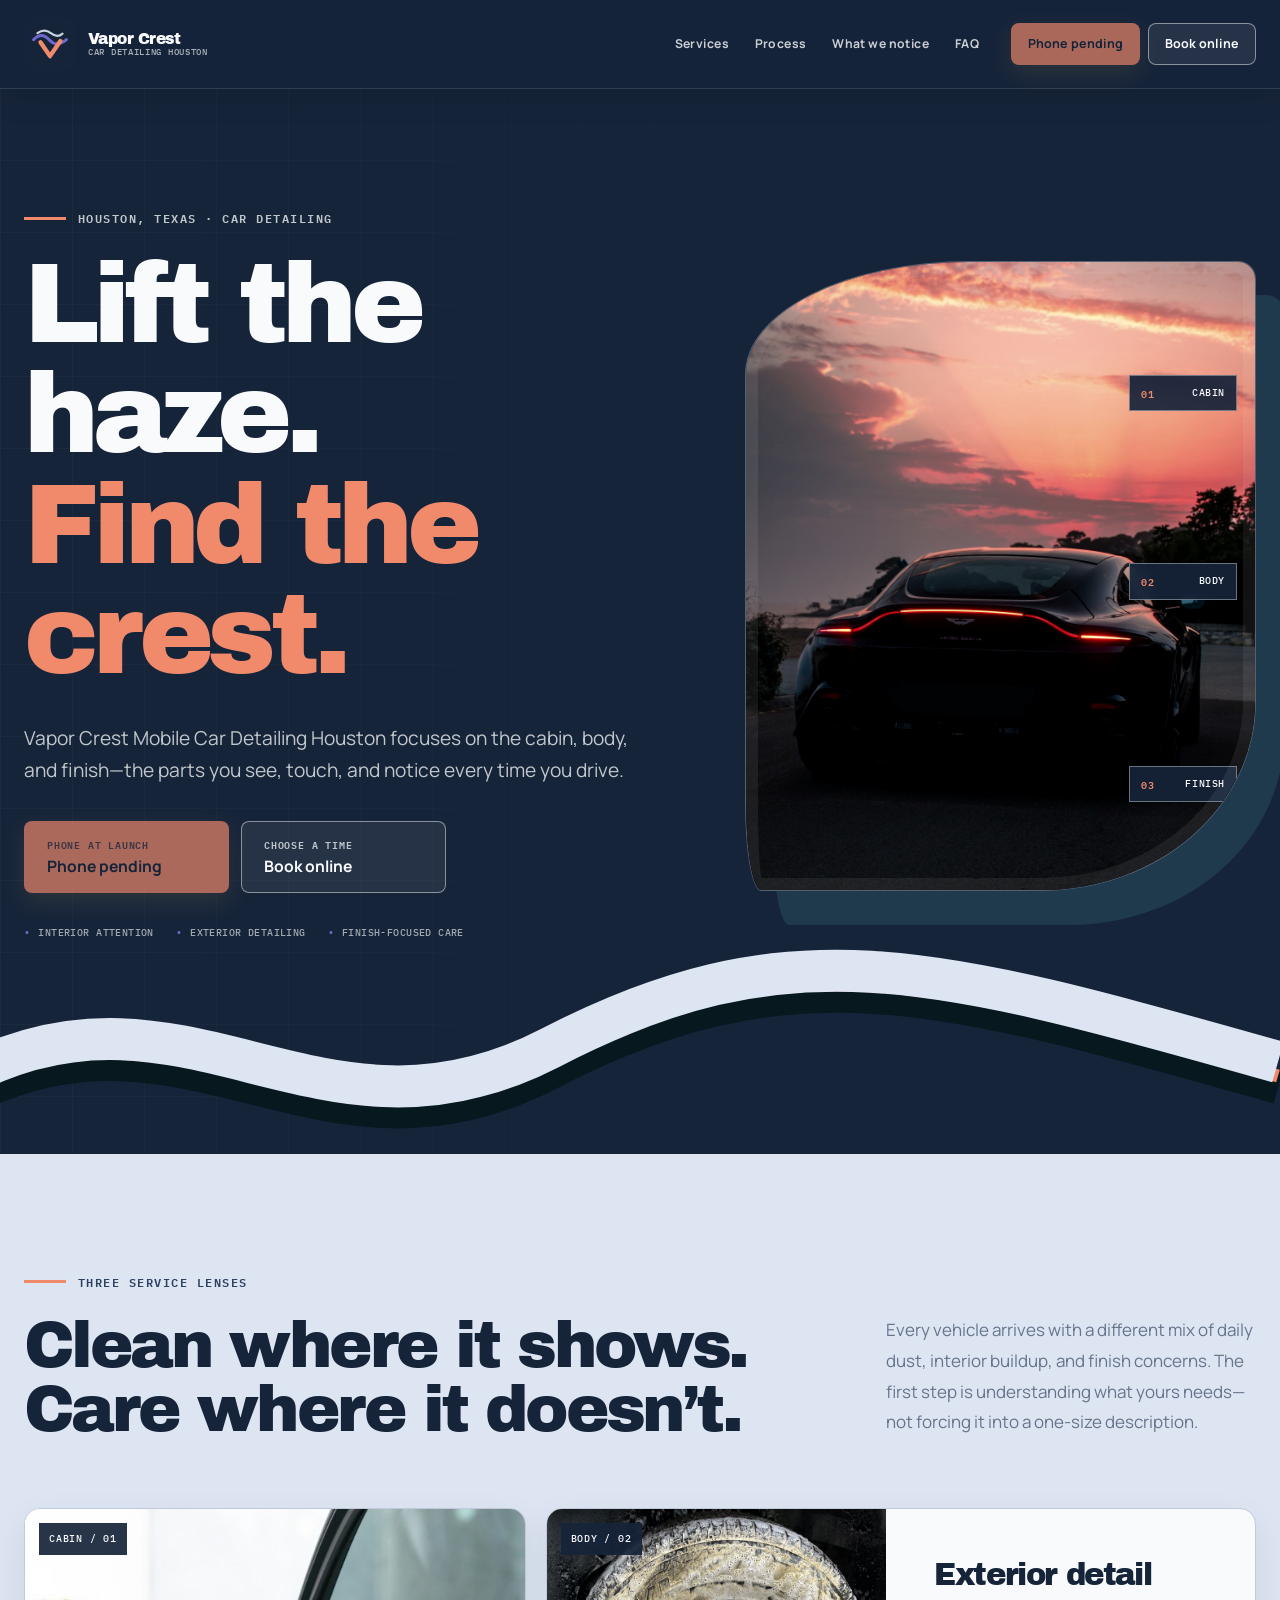
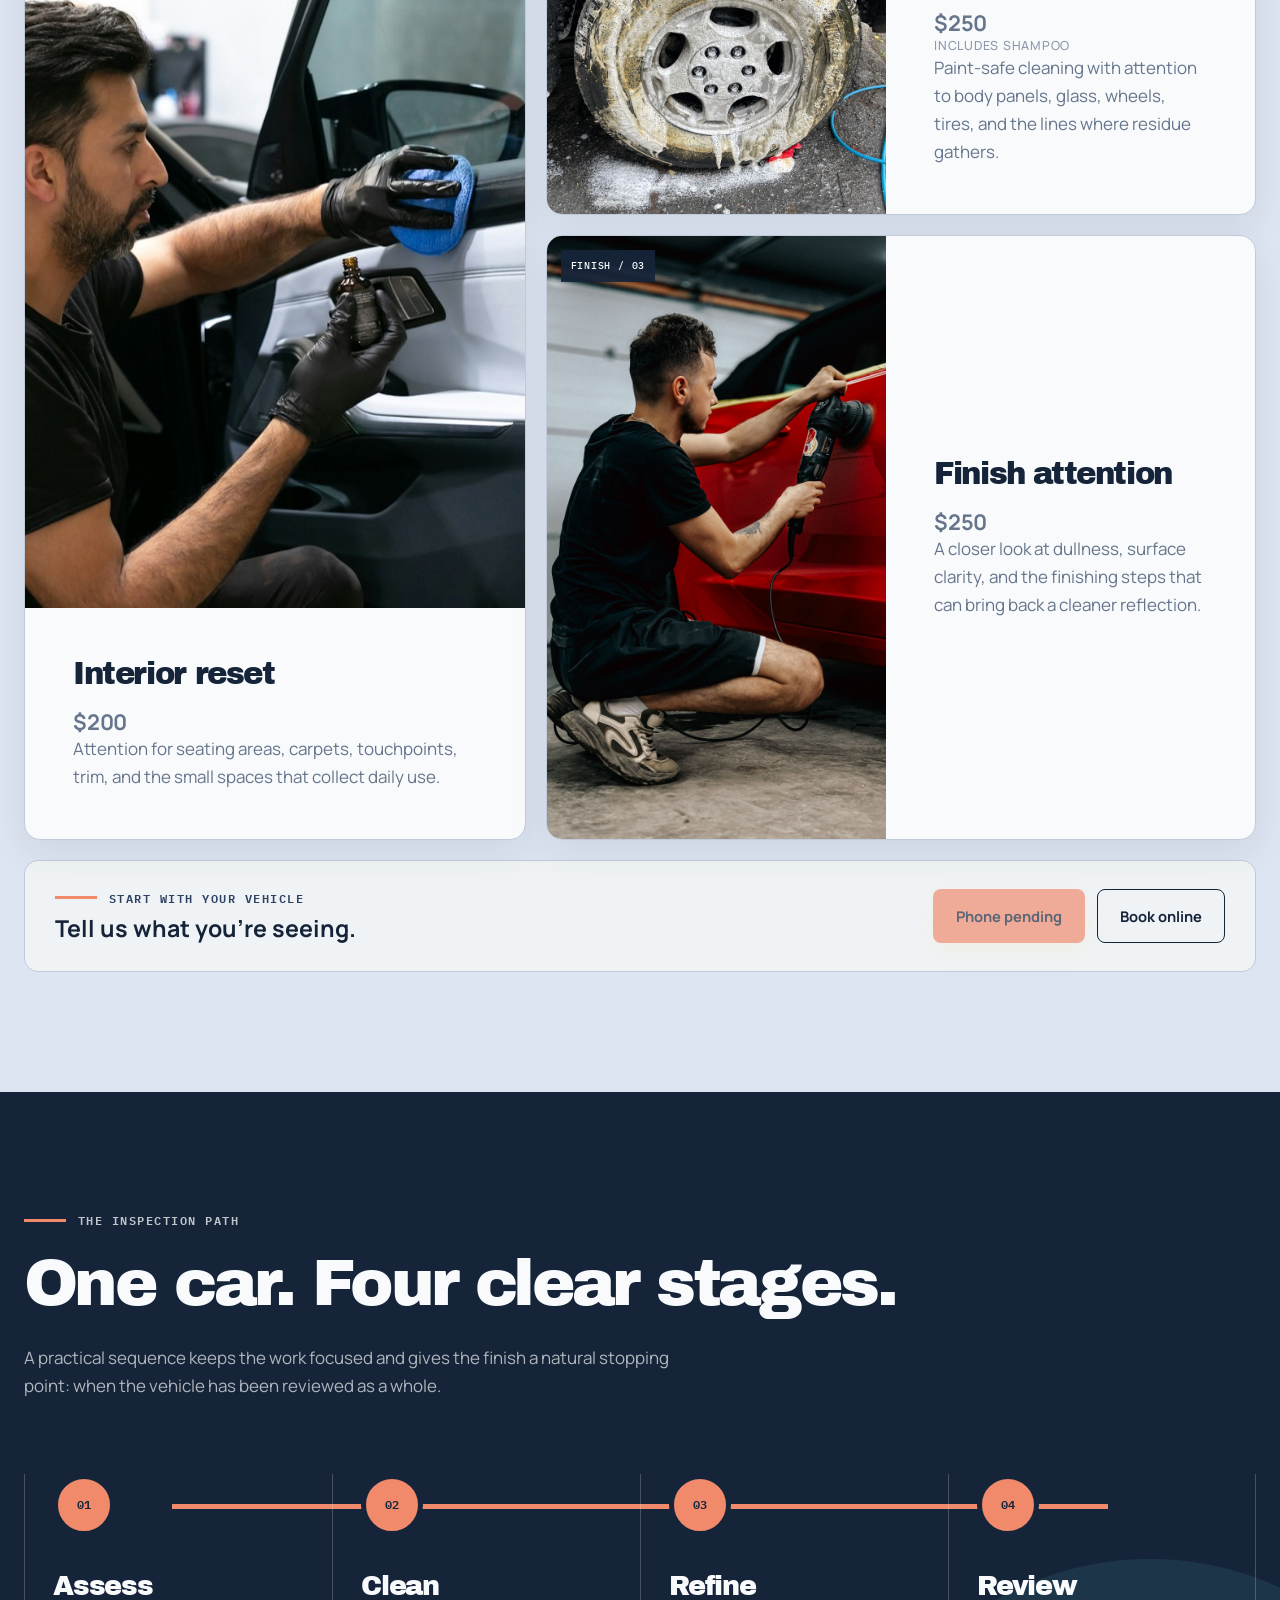
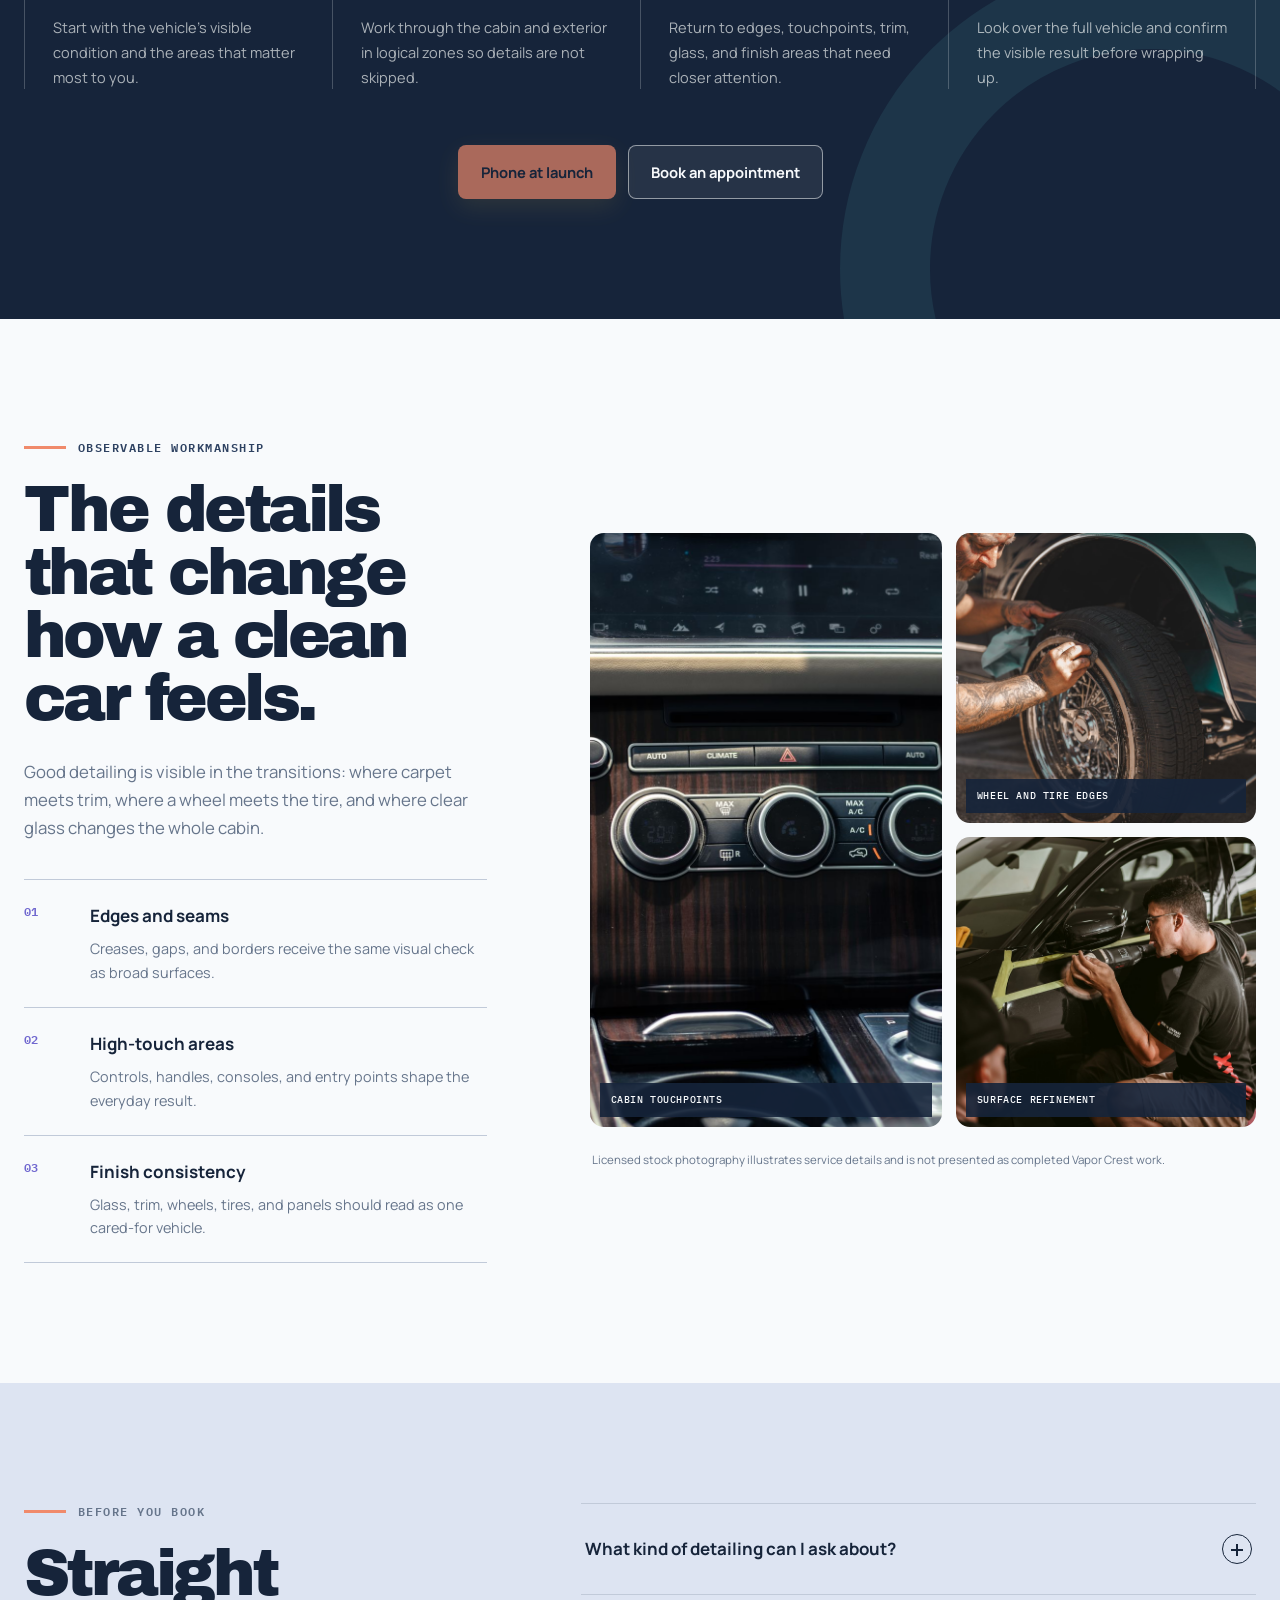
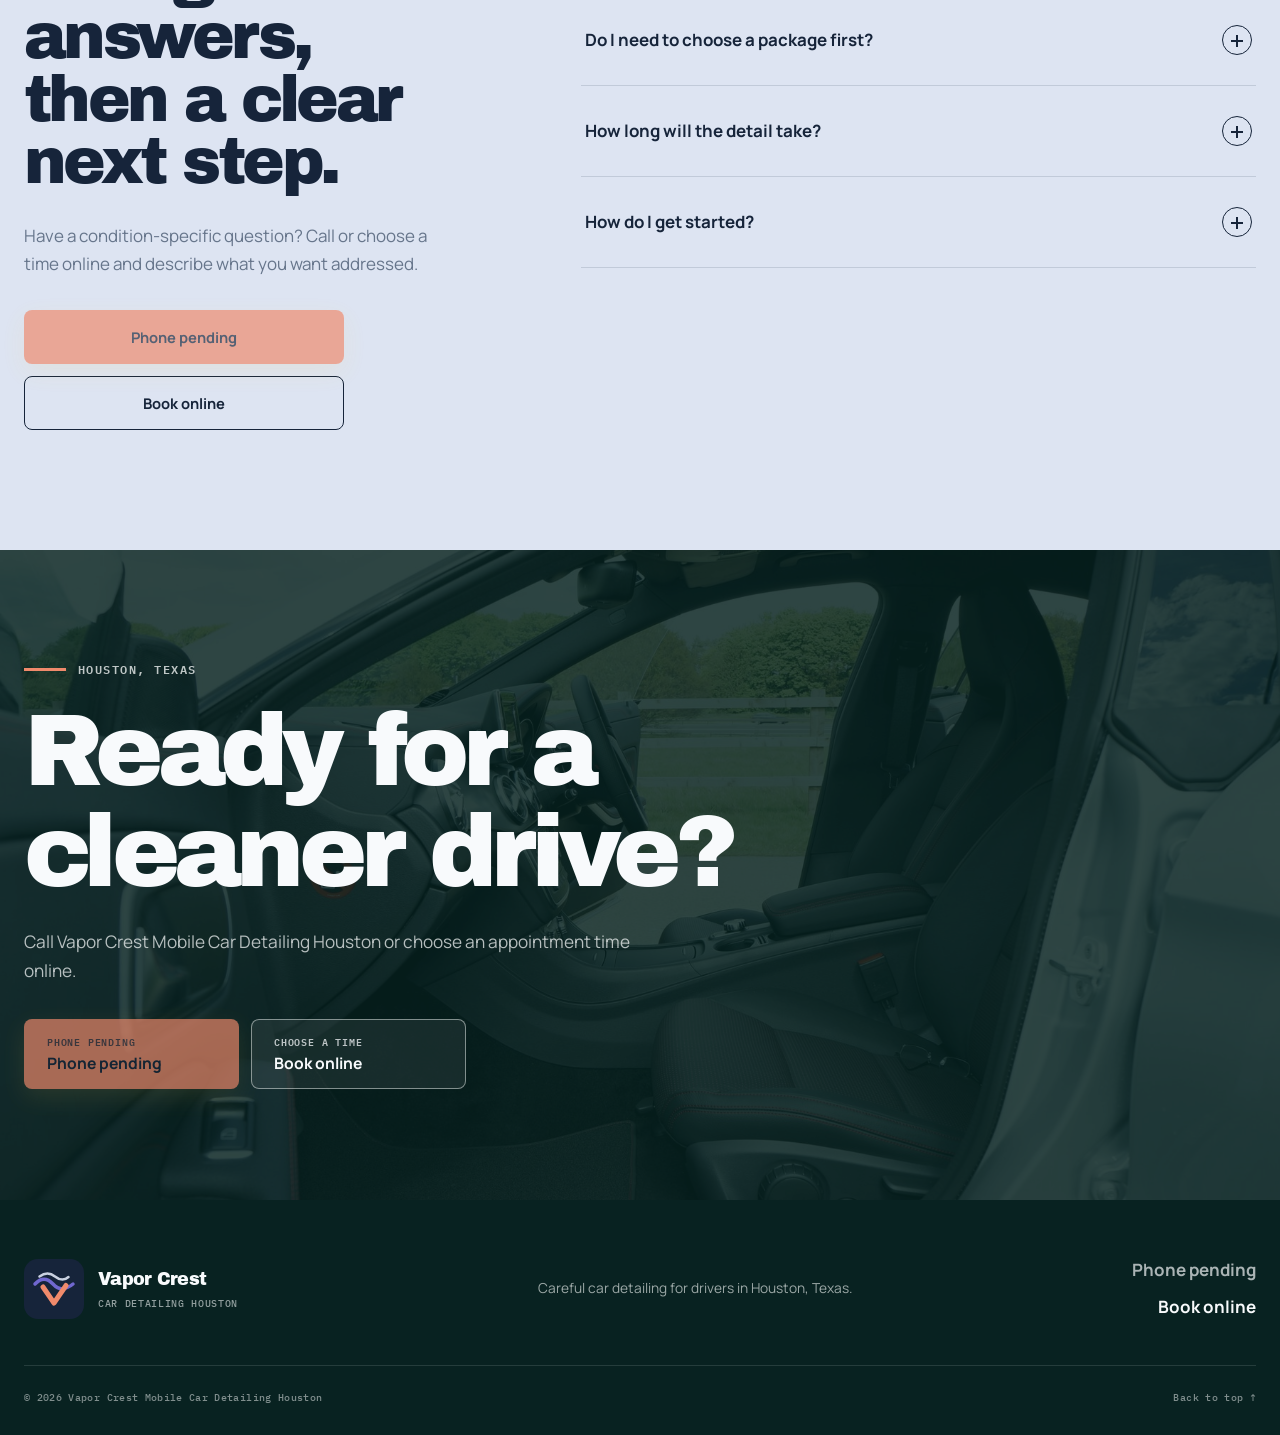
==== index.html @ 4734936b "feat: add service pricing to site Interior $200, exterior $250 with shampoo, complete $250. Adds pri" ====
<!doctype html>
<html lang="en">
  <head>
    <meta charset="utf-8">
    <meta name="viewport" content="width=device-width, initial-scale=1">
    <title>Vapor Crest Mobile Car Detailing Houston | Call or Book</title>
    <meta name="description" content="Vapor Crest Mobile Car Detailing Houston offers careful interior, exterior, and finish-focused car detailing in Houston, Texas. Call or book online.">
    <meta name="theme-color" content="#24152b">
    <meta name="robots" content="index,follow,max-image-preview:large">
    <link rel="canonical" href="https://vaporcrest.shop/">
    <link rel="icon" href="assets/favicon.svg" type="image/svg+xml">
    <link rel="preload" href="assets/fonts/archivo-black.ttf" as="font" type="font/ttf" crossorigin>
    <link rel="preload" href="assets/hero-foam-car.jpg" as="image">
    <link rel="stylesheet" href="styles.css">
    <meta property="og:type" content="website">
    <meta property="og:title" content="Vapor Crest Mobile Car Detailing Houston">
    <meta property="og:description" content="Careful car detailing for the cabin, body, and finish. Call or book online in Houston, Texas.">
    <meta property="og:url" content="https://vaporcrest.shop/">
    <meta property="og:image" content="https://vaporcrest.shop/assets/hero-foam-car.jpg">
    <meta property="og:locale" content="en_US">
    <meta name="twitter:card" content="summary_large_image">
    <script type="application/ld+json">
      {
        "@context": "https://schema.org",
        "@type": "LocalBusiness",
        "name": "Vapor Crest Mobile Car Detailing Houston",
        "url": "https://vaporcrest.shop/",
        "description": "Careful interior, exterior, and finish-focused car detailing for drivers in Houston, Texas.",
        "areaServed": {
          "@type": "City",
          "name": "Houston, Texas"
        },
        "knowsAbout": [
          "Car detailing",
          "Interior car detailing",
          "Exterior car detailing",
          "Vehicle finish care"
        ],
        "priceRange": "$200-$250"
      }
    </script>
  </head>
  <body>
    <a class="skip-link" href="#main-content">Skip to content</a>

    <header class="site-header" data-header>
      <div class="header-inner shell">
        <a class="brand" href="#top" aria-label="Vapor Crest home">
          <img src="assets/logo.svg" width="56" height="56" alt="">
          <span class="brand-copy">
            <strong>Vapor Crest</strong>
            <small>Car Detailing Houston</small>
          </span>
        </a>

        <button class="menu-toggle" type="button" aria-expanded="false" aria-controls="site-nav">
          <span class="menu-toggle-label">Menu</span>
          <span class="menu-icon" aria-hidden="true"><i></i><i></i></span>
        </button>

        <nav class="site-nav" id="site-nav" aria-label="Main navigation">
          <div class="nav-links">
            <a href="#services">Services</a>
            <a href="#process">Process</a>
            <a href="#details">What we notice</a>
            <a href="#questions">FAQ</a>
          </div>
          <div class="nav-actions">
            <a class="button button-call button-small" href="#contact" aria-disabled="true" aria-label="Call Vapor Crest at Phone pending">Phone pending</a>
            <a class="button button-book button-small" href="https://cal.com/sumitdatta/auto-detail-service">Book online</a>
          </div>
        </nav>
      </div>
    </header>

    <main id="main-content">
      <section class="hero" id="top">
        <div class="hero-grid shell">
          <div class="hero-copy">
            <p class="eyebrow light"><span></span> Houston, Texas · Car detailing</p>
            <h1>Lift the haze. <em>Find the crest.</em></h1>
            <p class="hero-lede">Vapor Crest Mobile Car Detailing Houston focuses on the cabin, body, and finish—the parts you see, touch, and notice every time you drive.</p>
            <div class="action-pair hero-actions">
              <a class="button button-call" href="#contact" aria-disabled="true">
                <span>Phone at launch</span>
                <strong>Phone pending</strong>
              </a>
              <a class="button button-book" href="https://cal.com/sumitdatta/auto-detail-service">
                <span>Choose a time</span>
                <strong>Book online</strong>
              </a>
            </div>
            <div class="hero-notes" aria-label="Service highlights">
              <span>Interior attention</span>
              <span>Exterior detailing</span>
              <span>Finish-focused care</span>
            </div>
          </div>

          <div class="hero-visual" aria-label="Vehicle finish shown in motion on a Houston road">
            <img src="assets/hero-foam-car.jpg" width="2200" height="3300" alt="A dark vehicle driving along a road at sunset">
            <div class="visual-label label-top"><b>01</b><span>Cabin</span></div>
            <div class="visual-label label-mid"><b>02</b><span>Body</span></div>
            <div class="visual-label label-bottom"><b>03</b><span>Finish</span></div>
          </div>
        </div>

        <svg class="waterline" viewBox="0 0 1600 220" preserveAspectRatio="none" aria-hidden="true">
          <path class="waterline-shadow" d="M-30 152 C260 18 425 238 720 116 S1190 30 1630 130"></path>
          <path class="waterline-sun" d="M-30 140 C260 6 425 226 720 104 S1190 18 1630 118"></path>
          <path class="waterline-glint" d="M-30 126 C260 -8 425 212 720 90 S1190 4 1630 104"></path>
        </svg>
      </section>

      <section class="services section" id="services">
        <div class="shell">
          <div class="section-heading split-heading">
            <div>
              <p class="eyebrow"><span></span> Three service lenses</p>
              <h2>Clean where it shows.<br>Care where it doesn’t.</h2>
            </div>
            <p>Every vehicle arrives with a different mix of daily dust, interior buildup, and finish concerns. The first step is understanding what yours needs—not forcing it into a one-size description.</p>
          </div>

          <div class="service-grid">
            <article class="service-card service-card-tall">
              <div class="service-photo">
                <img src="assets/clean-interior.jpg" width="1800" height="1200" loading="lazy" alt="Clean black vehicle seats and center console">
                <span class="photo-code">CABIN / 01</span>
              </div>
              <div class="service-copy">
                <h3>Interior reset</h3>
                <p class="service-price">$200</p>
                <p>Attention for seating areas, carpets, touchpoints, trim, and the small spaces that collect daily use.</p>
              </div>
            </article>

            <article class="service-card">
              <div class="service-photo">
                <img src="assets/wheel-suds.jpg" width="1800" height="1200" loading="lazy" alt="A wheel being cleaned by hand with soap suds">
                <span class="photo-code">BODY / 02</span>
              </div>
              <div class="service-copy">
                <h3>Exterior detail</h3>
                <p class="service-price">$250<span>Includes shampoo</span></p>
                <p>Paint-safe cleaning with attention to body panels, glass, wheels, tires, and the lines where residue gathers.</p>
              </div>
            </article>

            <article class="service-card service-card-wide">
              <div class="service-photo">
                <img src="assets/polish-closeup.jpg" width="1800" height="1200" loading="lazy" alt="A polishing machine moving across a dark vehicle panel">
                <span class="photo-code">FINISH / 03</span>
              </div>
              <div class="service-copy">
                <h3>Finish attention</h3>
                <p class="service-price">$250</p>
                <p>A closer look at dullness, surface clarity, and the finishing steps that can bring back a cleaner reflection.</p>
              </div>
            </article>
          </div>

          <div class="service-contact contact-strip">
            <div>
              <p class="eyebrow"><span></span> Start with your vehicle</p>
              <h3>Tell us what you’re seeing.</h3>
            </div>
            <div class="action-pair compact-actions">
              <a class="button button-call" href="#contact" aria-disabled="true">Phone pending</a>
              <a class="button button-book dark-book" href="https://cal.com/sumitdatta/auto-detail-service">Book online</a>
            </div>
          </div>
        </div>
      </section>

      <section class="process section" id="process">
        <div class="shell">
          <div class="process-intro">
            <p class="eyebrow light"><span></span> The inspection path</p>
            <h2>One car. Four clear stages.</h2>
            <p>A practical sequence keeps the work focused and gives the finish a natural stopping point: when the vehicle has been reviewed as a whole.</p>
          </div>

          <ol class="process-track">
            <li>
              <span class="step-number">01</span>
              <div><h3>Assess</h3><p>Start with the vehicle’s visible condition and the areas that matter most to you.</p></div>
            </li>
            <li>
              <span class="step-number">02</span>
              <div><h3>Clean</h3><p>Work through the cabin and exterior in logical zones so details are not skipped.</p></div>
            </li>
            <li>
              <span class="step-number">03</span>
              <div><h3>Refine</h3><p>Return to edges, touchpoints, trim, glass, and finish areas that need closer attention.</p></div>
            </li>
            <li>
              <span class="step-number">04</span>
              <div><h3>Review</h3><p>Look over the full vehicle and confirm the visible result before wrapping up.</p></div>
            </li>
          </ol>

          <div class="process-actions action-pair">
            <a class="button button-call" href="#contact" aria-disabled="true">Phone at launch</a>
            <a class="button button-book button-book-light" href="https://cal.com/sumitdatta/auto-detail-service">Book an appointment</a>
          </div>
        </div>
      </section>

      <section class="details section" id="details">
        <div class="shell details-grid">
          <div class="details-copy">
            <p class="eyebrow"><span></span> Observable workmanship</p>
            <h2>The details that change how a clean car feels.</h2>
            <p class="details-lede">Good detailing is visible in the transitions: where carpet meets trim, where a wheel meets the tire, and where clear glass changes the whole cabin.</p>
            <ul class="inspection-list">
              <li><span>01</span><div><strong>Edges and seams</strong><p>Creases, gaps, and borders receive the same visual check as broad surfaces.</p></div></li>
              <li><span>02</span><div><strong>High-touch areas</strong><p>Controls, handles, consoles, and entry points shape the everyday result.</p></div></li>
              <li><span>03</span><div><strong>Finish consistency</strong><p>Glass, trim, wheels, tires, and panels should read as one cared-for vehicle.</p></div></li>
            </ul>
          </div>

          <div class="detail-gallery" aria-label="Car detailing service illustrations">
            <figure class="gallery-main">
              <img src="assets/dashboard-detail.jpg" width="1800" height="1200" loading="lazy" alt="Close view of a vehicle dashboard and steering wheel">
              <figcaption>Cabin touchpoints</figcaption>
            </figure>
            <figure>
              <img src="assets/wheel-detail.jpg" width="1800" height="1200" loading="lazy" alt="A vehicle wheel being cleaned with detailing tools">
              <figcaption>Wheel and tire edges</figcaption>
            </figure>
            <figure>
              <img src="assets/polishing-work.jpg" width="1800" height="1200" loading="lazy" alt="A detailer polishing the side panel of a vehicle">
              <figcaption>Surface refinement</figcaption>
            </figure>
            <p class="stock-note">Licensed stock photography illustrates service details and is not presented as completed Vapor Crest work.</p>
          </div>
        </div>
      </section>

      <section class="questions section" id="questions">
        <div class="shell questions-grid">
          <div class="questions-intro">
            <p class="eyebrow"><span></span> Before you book</p>
            <h2>Straight answers, then a clear next step.</h2>
            <p>Have a condition-specific question? Call or choose a time online and describe what you want addressed.</p>
            <div class="action-pair stacked-actions">
              <a class="button button-call" href="#contact" aria-disabled="true">Phone pending</a>
              <a class="button button-book dark-book" href="https://cal.com/sumitdatta/auto-detail-service">Book online</a>
            </div>
          </div>

          <div class="faq-list">
            <details>
              <summary>What kind of detailing can I ask about?<span aria-hidden="true"></span></summary>
              <p>Ask about interior cleaning, exterior detailing, wheel and tire attention, or finish-focused care. Vehicle condition varies, so confirm the right scope when you call or book.</p>
            </details>
            <details>
              <summary>Do I need to choose a package first?<span aria-hidden="true"></span></summary>
              <p>No. Start with what you notice about the vehicle and what you want improved. The appropriate service scope can be discussed from there.</p>
            </details>
            <details>
              <summary>How long will the detail take?<span aria-hidden="true"></span></summary>
              <p>Timing depends on vehicle size, condition, and the agreed scope. Ask about timing for your specific vehicle when you call or book online.</p>
            </details>
            <details>
              <summary>How do I get started?<span aria-hidden="true"></span></summary>
              <p>Call Vapor Crest at Phone pending or use the online appointment link. Both paths let you start with your vehicle and what it needs.</p>
            </details>
          </div>
        </div>
      </section>

      <section class="final-cta" id="contact">
        <div class="final-photo" aria-hidden="true">
          <img src="assets/interior-finish.jpg" width="1800" height="1196" loading="lazy" alt="">
        </div>
        <div class="shell final-inner">
          <p class="eyebrow light"><span></span> Houston, Texas</p>
          <h2>Ready for a cleaner drive?</h2>
          <p>Call Vapor Crest Mobile Car Detailing Houston or choose an appointment time online.</p>
          <div class="action-pair final-actions">
            <a class="button button-call" href="#contact" aria-disabled="true"><span>Phone pending</span><strong>Phone pending</strong></a>
            <a class="button button-book" href="https://cal.com/sumitdatta/auto-detail-service"><span>Choose a time</span><strong>Book online</strong></a>
          </div>
        </div>
      </section>
    </main>

    <footer class="site-footer">
      <div class="shell footer-grid">
        <div class="footer-brand">
          <img src="assets/logo.svg" width="64" height="64" alt="">
          <div><strong>Vapor Crest</strong><span>Car Detailing Houston</span></div>
        </div>
        <p>Careful car detailing for drivers in Houston, Texas.</p>
        <div class="footer-actions">
          <a href="#contact" aria-disabled="true">Phone pending</a>
          <a href="https://cal.com/sumitdatta/auto-detail-service">Book online</a>
        </div>
      </div>
      <div class="shell footer-bottom">
        <span>© <span data-year>2026</span> Vapor Crest Mobile Car Detailing Houston</span>
        <a href="#top">Back to top ↑</a>
      </div>
    </footer>

    <div class="mobile-sticky" aria-label="Contact options">
      <a class="sticky-call" href="#contact" aria-disabled="true"><span>Call</span><strong>Phone pending</strong></a>
      <a class="sticky-book" href="https://cal.com/sumitdatta/auto-detail-service"><span>Book</span><strong>Online</strong></a>
    </div>

    <script src="script.js" defer></script>
  </body>
</html>
---- styles.css ----
@font-face {
  font-family: "Archivo Black";
  src: url("assets/fonts/archivo-black.ttf") format("truetype");
  font-style: normal;
  font-weight: 400;
  font-display: swap;
}

/* Vapor Crest identity layer */
:root {
  --bayou: #16243a;
  --bayou-bright: #2d4161;
  --ink: #16243a;
  --rain: #dde4f2;
  --chrome: #f8fafc;
  --sun: #f08a6b;
  --sun-dark: #b85c42;
  --reflection: #7067cf;
  --muted: #66758b;
  --line: #c1cad9;
}

a[aria-disabled="true"] {
  pointer-events: none;
  cursor: not-allowed;
  opacity: 0.68;
}

@font-face {
  font-family: "Manrope";
  src: url("assets/fonts/manrope-400.ttf") format("truetype");
  font-style: normal;
  font-weight: 400;
  font-display: swap;
}

@font-face {
  font-family: "Manrope";
  src: url("assets/fonts/manrope-500.ttf") format("truetype");
  font-style: normal;
  font-weight: 500;
  font-display: swap;
}

@font-face {
  font-family: "Manrope";
  src: url("assets/fonts/manrope-600.ttf") format("truetype");
  font-style: normal;
  font-weight: 600;
  font-display: swap;
}

@font-face {
  font-family: "Manrope";
  src: url("assets/fonts/manrope-700.ttf") format("truetype");
  font-style: normal;
  font-weight: 700;
  font-display: swap;
}

@font-face {
  font-family: "IBM Plex Mono";
  src: url("assets/fonts/ibm-plex-mono-500.ttf") format("truetype");
  font-style: normal;
  font-weight: 500;
  font-display: swap;
}

@font-face {
  font-family: "IBM Plex Mono";
  src: url("assets/fonts/ibm-plex-mono-600.ttf") format("truetype");
  font-style: normal;
  font-weight: 600;
  font-display: swap;
}

:root {
  --bayou: #16243a;
  --bayou-bright: #2d4161;
  --ink: #16243a;
  --rain: #dde4f2;
  --chrome: #f8fafc;
  --sun: #f08a6b;
  --sun-dark: #b85c42;
  --reflection: #7067cf;
  --muted: #66758b;
  --line: #c1cad9;
  --white-line: rgba(247, 250, 249, 0.22);
  --shadow: 0 20px 55px rgba(22, 36, 58, 0.14);
  --shell: min(1240px, calc(100vw - 48px));
  --header-height: 88px;
}

*,
*::before,
*::after {
  box-sizing: border-box;
}

html {
  scroll-behavior: smooth;
  scroll-padding-top: calc(var(--header-height) + 24px);
}

body {
  margin: 0;
  background: var(--rain);
  color: var(--ink);
  font-family: "Manrope", Arial, sans-serif;
  font-size: 17px;
  line-height: 1.65;
  text-rendering: optimizeLegibility;
  -webkit-font-smoothing: antialiased;
}

body.menu-open {
  overflow: hidden;
}

img,
svg {
  display: block;
  max-width: 100%;
}

a {
  color: inherit;
  text-decoration: none;
}

button,
a {
  -webkit-tap-highlight-color: transparent;
}

:focus-visible {
  outline: 3px solid var(--sun);
  outline-offset: 4px;
}

h1,
h2,
h3,
p {
  margin-top: 0;
}

h1,
h2 {
  font-family: "Archivo Black", "Arial Black", sans-serif;
  font-weight: 400;
  letter-spacing: -0.055em;
  line-height: 0.98;
}

h2 {
  font-size: clamp(2.65rem, 5.1vw, 5.2rem);
}

h3 {
  font-size: 1.35rem;
  line-height: 1.2;
}

.shell {
  width: var(--shell);
  margin-inline: auto;
}

.section {
  padding: 120px 0;
}

.skip-link {
  position: fixed;
  z-index: 1000;
  top: 12px;
  left: 12px;
  padding: 12px 16px;
  background: var(--sun);
  color: var(--ink);
  font-weight: 800;
  transform: translateY(-160%);
  transition: transform 160ms ease;
}

.skip-link:focus {
  transform: translateY(0);
}

.eyebrow {
  display: flex;
  align-items: center;
  gap: 12px;
  margin-bottom: 24px;
  color: var(--bayou-bright);
  font-family: "IBM Plex Mono", monospace;
  font-size: 0.72rem;
  font-weight: 600;
  letter-spacing: 0.13em;
  line-height: 1.4;
  text-transform: uppercase;
}

.eyebrow > span {
  width: 42px;
  height: 3px;
  background: var(--sun);
}

.eyebrow.light {
  color: rgba(247, 250, 249, 0.76);
}

.button {
  min-height: 54px;
  display: inline-flex;
  align-items: center;
  justify-content: center;
  gap: 8px;
  padding: 15px 22px;
  border: 1px solid transparent;
  border-radius: 8px;
  font-size: 0.92rem;
  font-weight: 750;
  line-height: 1.1;
  text-align: center;
  transition: transform 160ms ease, background-color 160ms ease, border-color 160ms ease;
}

.button:hover {
  transform: translateY(-2px);
}

.button-call {
  background: var(--sun);
  color: var(--ink);
  box-shadow: 0 8px 24px rgba(242, 200, 75, 0.16);
}

.button-call:hover {
  background: #ffdb61;
}

.button-book {
  border-color: rgba(247, 250, 249, 0.48);
  background: rgba(247, 250, 249, 0.07);
  color: var(--chrome);
}

.button-book:hover {
  border-color: var(--chrome);
  background: rgba(247, 250, 249, 0.13);
}

.dark-book {
  border-color: var(--bayou);
  background: transparent;
  color: var(--bayou);
}

.dark-book:hover {
  background: var(--bayou);
  color: var(--chrome);
}

.button-book-light {
  border-color: rgba(247, 250, 249, 0.52);
}

.button-small {
  min-height: 42px;
  padding: 11px 16px;
  font-size: 0.78rem;
}

.action-pair {
  display: flex;
  flex-wrap: wrap;
  gap: 12px;
}

/* Header */
.site-header {
  position: fixed;
  z-index: 100;
  inset: 0 0 auto;
  min-height: var(--header-height);
  background: rgba(22, 36, 58, 0.97);
  color: var(--chrome);
  border-bottom: 1px solid rgba(247, 250, 249, 0.12);
  box-shadow: 0 8px 28px rgba(2, 18, 17, 0.14);
  backdrop-filter: blur(16px);
  -webkit-backdrop-filter: blur(16px);
}

.header-inner {
  min-height: var(--header-height);
  display: flex;
  align-items: center;
  justify-content: space-between;
  gap: 28px;
}

.brand {
  flex: 0 0 auto;
  display: flex;
  align-items: center;
  gap: 12px;
}

.brand img {
  width: 52px;
  height: 52px;
}

.brand-copy {
  display: grid;
  gap: 2px;
  line-height: 1;
}

.brand-copy strong {
  font-family: "Archivo Black", "Arial Black", sans-serif;
  font-size: 0.97rem;
  font-weight: 400;
  letter-spacing: -0.035em;
}

.brand-copy small {
  color: rgba(247, 250, 249, 0.66);
  font-family: "IBM Plex Mono", monospace;
  font-size: 0.55rem;
  letter-spacing: 0.08em;
  text-transform: uppercase;
}

.site-nav {
  flex: 1;
  display: flex;
  align-items: center;
  justify-content: flex-end;
  gap: 32px;
}

.nav-links,
.nav-actions {
  display: flex;
  align-items: center;
}

.nav-links {
  gap: clamp(14px, 2vw, 28px);
}

.nav-links a {
  color: rgba(247, 250, 249, 0.8);
  font-size: 0.76rem;
  font-weight: 700;
  letter-spacing: 0.035em;
}

.nav-links a:hover {
  color: var(--sun);
}

.nav-actions {
  gap: 8px;
}

.site-nav .button-call {
  color: var(--ink);
}

.site-nav .button-book {
  color: var(--chrome);
}

.menu-toggle {
  display: none;
  min-width: 76px;
  min-height: 42px;
  align-items: center;
  justify-content: center;
  gap: 10px;
  border: 1px solid rgba(247, 250, 249, 0.34);
  border-radius: 7px;
  background: var(--bayou-bright);
  color: var(--chrome);
  font-family: "IBM Plex Mono", monospace;
  font-size: 0.65rem;
  letter-spacing: 0.07em;
  text-transform: uppercase;
}

.menu-icon {
  display: grid;
  width: 18px;
  gap: 5px;
}

.menu-icon i {
  width: 18px;
  height: 2px;
  display: block;
  background: currentColor;
  transition: transform 160ms ease;
}

.menu-toggle[aria-expanded="true"] .menu-icon i:first-child {
  transform: translateY(3.5px) rotate(45deg);
}

.menu-toggle[aria-expanded="true"] .menu-icon i:last-child {
  transform: translateY(-3.5px) rotate(-45deg);
}

/* Hero */
.hero {
  position: relative;
  min-height: 850px;
  overflow: hidden;
  padding: calc(var(--header-height) + 74px) 0 164px;
  background: var(--bayou);
  color: var(--chrome);
}

.hero::before {
  content: "";
  position: absolute;
  inset: var(--header-height) 0 0;
  opacity: 0.16;
  background-image: linear-gradient(rgba(247, 250, 249, 0.18) 1px, transparent 1px), linear-gradient(90deg, rgba(247, 250, 249, 0.18) 1px, transparent 1px);
  background-size: 72px 72px;
  mask-image: linear-gradient(to right, black, transparent 62%);
  pointer-events: none;
}

.hero-grid {
  position: relative;
  z-index: 2;
  display: grid;
  grid-template-columns: minmax(0, 0.94fr) minmax(410px, 0.76fr);
  align-items: center;
  gap: clamp(50px, 7vw, 110px);
}

.hero-copy {
  padding: 48px 0;
}

.hero h1 {
  max-width: 820px;
  margin-bottom: 30px;
  font-size: clamp(4.5rem, 8.8vw, 8.4rem);
}

.hero h1 em {
  display: block;
  color: var(--sun);
  font-style: normal;
}

.hero-lede {
  max-width: 650px;
  margin-bottom: 34px;
  color: rgba(247, 250, 249, 0.76);
  font-size: clamp(1.05rem, 1.5vw, 1.25rem);
  line-height: 1.7;
}

.hero-actions .button {
  min-width: 205px;
  min-height: 72px;
  flex-direction: column;
  align-items: flex-start;
  padding: 16px 22px;
}

.hero-actions .button span,
.final-actions .button span {
  font-family: "IBM Plex Mono", monospace;
  font-size: 0.62rem;
  font-weight: 600;
  letter-spacing: 0.08em;
  opacity: 0.74;
  text-transform: uppercase;
}

.hero-actions .button strong,
.final-actions .button strong {
  font-size: 0.98rem;
}

.hero-notes {
  display: flex;
  flex-wrap: wrap;
  gap: 8px 22px;
  margin-top: 32px;
  color: rgba(247, 250, 249, 0.62);
  font-family: "IBM Plex Mono", monospace;
  font-size: 0.64rem;
  letter-spacing: 0.04em;
  text-transform: uppercase;
}

.hero-notes span::before {
  content: "•";
  margin-right: 8px;
  color: var(--reflection);
}

.hero-visual {
  position: relative;
  height: min(670px, 70vh);
  min-height: 570px;
  overflow: hidden;
  border: 1px solid rgba(247, 250, 249, 0.28);
  border-radius: 44% 18px 42% 16px / 18% 18px 30% 14%;
  box-shadow: 28px 34px 0 rgba(76, 153, 160, 0.19);
}

.hero-visual::after {
  content: "";
  position: absolute;
  inset: 0;
  border: 12px solid rgba(247, 250, 249, 0.07);
  border-radius: inherit;
  pointer-events: none;
}

.hero-visual img {
  width: 100%;
  height: 100%;
  object-fit: cover;
  object-position: 51% 48%;
  filter: saturate(0.78) contrast(1.04);
}

.visual-label {
  position: absolute;
  right: 18px;
  min-width: 108px;
  display: flex;
  align-items: center;
  justify-content: space-between;
  gap: 12px;
  padding: 9px 11px;
  border: 1px solid rgba(247, 250, 249, 0.38);
  background: rgba(22, 36, 58, 0.92);
  color: var(--chrome);
  font-family: "IBM Plex Mono", monospace;
  font-size: 0.62rem;
  letter-spacing: 0.06em;
  text-transform: uppercase;
  backdrop-filter: blur(8px);
}

.visual-label b {
  color: var(--sun);
}

.label-top { top: 18%; }
.label-mid { top: 48%; }
.label-bottom { bottom: 14%; }

.waterline {
  position: absolute;
  z-index: 3;
  right: -2%;
  bottom: -24px;
  left: -2%;
  width: 104%;
  height: 220px;
  overflow: visible;
}

.waterline path {
  fill: none;
  vector-effect: non-scaling-stroke;
}

.waterline-shadow {
  stroke: rgba(2, 20, 19, 0.7);
  stroke-width: 32;
}

.waterline-sun {
  stroke: var(--sun);
  stroke-width: 13;
}

.waterline-glint {
  stroke: var(--rain);
  stroke-width: 42;
}

/* Services */
.services {
  background: var(--rain);
}

.split-heading {
  display: grid;
  grid-template-columns: 1.5fr 0.7fr;
  align-items: end;
  gap: 70px;
  margin-bottom: 66px;
}

.section-heading h2 {
  margin-bottom: 0;
}

.split-heading > p {
  margin-bottom: 4px;
  color: var(--muted);
  line-height: 1.8;
}

.service-grid {
  display: grid;
  grid-template-columns: repeat(12, 1fr);
  grid-template-rows: repeat(2, minmax(290px, auto));
  gap: 20px;
}

.service-card {
  grid-column: 6 / 13;
  display: grid;
  grid-template-columns: minmax(240px, 0.92fr) 1fr;
  min-height: 290px;
  overflow: hidden;
  background: var(--chrome);
  border: 1px solid var(--line);
  border-radius: 16px;
  box-shadow: 0 14px 36px rgba(14, 58, 55, 0.08);
}

.service-card-tall {
  grid-column: 1 / 6;
  grid-row: 1 / 3;
  display: flex;
  flex-direction: column;
}

.service-card-wide {
  grid-row: 2;
}

.service-photo {
  position: relative;
  min-height: 270px;
  overflow: hidden;
}

.service-card-tall .service-photo {
  flex: 1;
  min-height: 500px;
}

.service-photo img {
  width: 100%;
  height: 100%;
  object-fit: cover;
  transition: transform 500ms cubic-bezier(0.22, 1, 0.36, 1);
}

.service-card:hover .service-photo img {
  transform: scale(1.025);
}

.photo-code {
  position: absolute;
  top: 14px;
  left: 14px;
  padding: 8px 10px;
  background: rgba(22, 36, 58, 0.92);
  color: var(--chrome);
  font-family: "IBM Plex Mono", monospace;
  font-size: 0.6rem;
  letter-spacing: 0.08em;
}

.service-copy {
  align-self: center;
  padding: clamp(28px, 4vw, 48px);
}

.service-copy h3 {
  margin-bottom: 16px;
  font-family: "Archivo Black", "Arial Black", sans-serif;
  font-size: clamp(1.6rem, 2.4vw, 2.4rem);
  font-weight: 400;
  letter-spacing: -0.045em;
}

.service-copy p {
  margin-bottom: 0;
  color: var(--muted);
}

.contact-strip {
  margin-top: 20px;
  padding: 28px 30px;
  display: flex;
  align-items: center;
  justify-content: space-between;
  gap: 32px;
  border: 1px solid var(--line);
  border-radius: 14px;
  background: rgba(247, 250, 249, 0.72);
}

.contact-strip .eyebrow {
  margin-bottom: 9px;
}

.contact-strip h3 {
  margin-bottom: 0;
  font-size: 1.45rem;
}

.compact-actions {
  flex: 0 0 auto;
}

/* Process */
.process {
  position: relative;
  overflow: hidden;
  background: var(--bayou);
  color: var(--chrome);
}

.process::after {
  content: "";
  position: absolute;
  right: -180px;
  bottom: -260px;
  width: 620px;
  height: 620px;
  border: 90px solid rgba(76, 153, 160, 0.14);
  border-radius: 50%;
}

.process .shell {
  position: relative;
  z-index: 1;
}

.process-intro {
  max-width: 880px;
  margin-bottom: 74px;
}

.process-intro h2 {
  margin-bottom: 28px;
}

.process-intro > p:last-child {
  max-width: 690px;
  color: rgba(247, 250, 249, 0.68);
}

.process-track {
  position: relative;
  display: grid;
  grid-template-columns: repeat(4, 1fr);
  gap: 0;
  margin: 0;
  padding: 0;
  list-style: none;
}

.process-track::before {
  content: "";
  position: absolute;
  top: 30px;
  right: 12%;
  left: 12%;
  height: 5px;
  background: var(--sun);
}

.process-track li {
  position: relative;
  padding: 0 28px;
  border-left: 1px solid var(--white-line);
}

.process-track li:last-child {
  border-right: 1px solid var(--white-line);
}

.step-number {
  position: relative;
  z-index: 2;
  width: 62px;
  height: 62px;
  display: grid;
  place-items: center;
  margin-bottom: 34px;
  border: 5px solid var(--bayou);
  border-radius: 50%;
  background: var(--sun);
  color: var(--ink);
  font-family: "IBM Plex Mono", monospace;
  font-size: 0.75rem;
  font-weight: 700;
}

.process-track h3 {
  margin-bottom: 12px;
  font-family: "Archivo Black", "Arial Black", sans-serif;
  font-size: 1.7rem;
  font-weight: 400;
  letter-spacing: -0.045em;
}

.process-track p {
  margin-bottom: 0;
  color: rgba(247, 250, 249, 0.66);
  font-size: 0.91rem;
  line-height: 1.7;
}

.process-actions {
  margin-top: 56px;
  justify-content: center;
}

/* Details */
.details {
  background: var(--chrome);
}

.details-grid {
  display: grid;
  grid-template-columns: 0.82fr 1.18fr;
  align-items: center;
  gap: clamp(54px, 8vw, 110px);
}

.details-copy h2 {
  margin-bottom: 28px;
  font-size: clamp(2.9rem, 5vw, 5.4rem);
}

.details-lede {
  margin-bottom: 38px;
  color: var(--muted);
  font-size: 1.05rem;
}

.inspection-list {
  margin: 0;
  padding: 0;
  border-top: 1px solid var(--line);
  list-style: none;
}

.inspection-list li {
  display: grid;
  grid-template-columns: 48px 1fr;
  gap: 18px;
  padding: 22px 0;
  border-bottom: 1px solid var(--line);
}

.inspection-list > li > span {
  color: var(--reflection);
  font-family: "IBM Plex Mono", monospace;
  font-size: 0.72rem;
  font-weight: 700;
}

.inspection-list strong {
  display: block;
  margin-bottom: 7px;
}

.inspection-list p {
  margin: 0;
  color: var(--muted);
  font-size: 0.9rem;
}

.detail-gallery {
  display: grid;
  grid-template-columns: 1.08fr 0.92fr;
  grid-template-rows: 290px 290px auto;
  gap: 14px;
}

.detail-gallery figure {
  position: relative;
  margin: 0;
  overflow: hidden;
  border-radius: 14px;
  background: var(--bayou);
}

.detail-gallery .gallery-main {
  grid-row: 1 / 3;
}

.detail-gallery img {
  width: 100%;
  height: 100%;
  object-fit: cover;
}

.detail-gallery figcaption {
  position: absolute;
  right: 10px;
  bottom: 10px;
  left: 10px;
  padding: 9px 11px;
  background: rgba(22, 36, 58, 0.9);
  color: var(--chrome);
  font-family: "IBM Plex Mono", monospace;
  font-size: 0.62rem;
  letter-spacing: 0.06em;
  text-transform: uppercase;
}

.stock-note {
  grid-column: 1 / -1;
  margin: 0;
  padding: 10px 2px 0;
  color: var(--muted);
  font-size: 0.72rem;
  line-height: 1.55;
}

/* FAQ */
.questions {
  background: var(--rain);
}

.questions-grid {
  display: grid;
  grid-template-columns: 0.7fr 1.1fr;
  gap: clamp(60px, 10vw, 150px);
}

.questions-intro h2 {
  margin-bottom: 28px;
  font-size: clamp(2.8rem, 5vw, 5.1rem);
}

.questions-intro > p {
  color: var(--muted);
}

.stacked-actions {
  align-items: stretch;
  flex-direction: column;
  max-width: 320px;
  margin-top: 32px;
}

.faq-list {
  border-top: 1px solid var(--line);
}

.faq-list details {
  border-bottom: 1px solid var(--line);
}

.faq-list summary {
  min-height: 90px;
  display: flex;
  align-items: center;
  justify-content: space-between;
  gap: 24px;
  padding: 20px 4px;
  cursor: pointer;
  font-size: 1.06rem;
  font-weight: 700;
  list-style: none;
}

.faq-list summary::-webkit-details-marker {
  display: none;
}

.faq-list summary span {
  position: relative;
  flex: 0 0 30px;
  width: 30px;
  height: 30px;
  border: 1px solid var(--bayou);
  border-radius: 50%;
}

.faq-list summary span::before,
.faq-list summary span::after {
  content: "";
  position: absolute;
  top: 14px;
  left: 8px;
  width: 12px;
  height: 2px;
  background: var(--bayou);
}

.faq-list summary span::after {
  transform: rotate(90deg);
  transition: transform 160ms ease;
}

.faq-list details[open] summary span::after {
  transform: rotate(0deg);
}

.faq-list details p {
  max-width: 690px;
  margin: -2px 50px 26px 4px;
  color: var(--muted);
}

/* Final CTA */
.final-cta {
  position: relative;
  min-height: 650px;
  display: grid;
  align-items: center;
  overflow: hidden;
  background: var(--bayou);
  color: var(--chrome);
}

.final-photo {
  position: absolute;
  inset: 0;
}

.final-photo::after {
  content: "";
  position: absolute;
  inset: 0;
  background: rgba(7, 34, 32, 0.84);
}

.final-photo img {
  width: 100%;
  height: 100%;
  object-fit: cover;
  object-position: center 60%;
  filter: saturate(0.62);
}

.final-inner {
  position: relative;
  z-index: 1;
  padding: 110px 0;
}

.final-inner h2 {
  max-width: 860px;
  margin-bottom: 26px;
  font-size: clamp(4rem, 8vw, 8.5rem);
}

.final-inner > p:not(.eyebrow) {
  max-width: 620px;
  margin-bottom: 34px;
  color: rgba(247, 250, 249, 0.72);
  font-size: 1.08rem;
}

.final-actions .button {
  min-width: 215px;
  min-height: 70px;
  flex-direction: column;
  align-items: flex-start;
}

/* Footer */
.site-footer {
  padding: 56px 0 28px;
  background: #082221;
  color: var(--chrome);
}

.footer-grid {
  display: grid;
  grid-template-columns: 1.15fr 0.85fr 0.8fr;
  align-items: center;
  gap: 45px;
  padding-bottom: 44px;
}

.footer-brand {
  display: flex;
  align-items: center;
  gap: 14px;
}

.footer-brand img {
  width: 60px;
  height: 60px;
}

.footer-brand div {
  display: grid;
  gap: 2px;
}

.footer-brand strong {
  font-family: "Archivo Black", "Arial Black", sans-serif;
  font-size: 1.1rem;
  font-weight: 400;
  letter-spacing: -0.04em;
}

.footer-brand span {
  color: rgba(247, 250, 249, 0.58);
  font-family: "IBM Plex Mono", monospace;
  font-size: 0.6rem;
  letter-spacing: 0.07em;
  text-transform: uppercase;
}

.footer-grid > p {
  margin: 0;
  color: rgba(247, 250, 249, 0.62);
  font-size: 0.86rem;
}

.footer-actions {
  display: grid;
  justify-items: end;
  gap: 9px;
  font-weight: 700;
}

.footer-actions a:hover,
.footer-bottom a:hover {
  color: var(--sun);
}

.footer-bottom {
  display: flex;
  justify-content: space-between;
  gap: 30px;
  padding-top: 24px;
  border-top: 1px solid rgba(247, 250, 249, 0.12);
  color: rgba(247, 250, 249, 0.5);
  font-family: "IBM Plex Mono", monospace;
  font-size: 0.62rem;
  letter-spacing: 0.035em;
}

.mobile-sticky {
  display: none;
}

@media (max-width: 1120px) {
  :root {
    --shell: min(100% - 36px, 1240px);
  }

  .brand-copy {
    display: none;
  }

  .site-nav {
    gap: 20px;
  }

  .hero-grid {
    grid-template-columns: minmax(0, 1fr) minmax(360px, 0.72fr);
    gap: 46px;
  }

  .hero h1 {
    font-size: clamp(4.1rem, 8.5vw, 6.7rem);
  }

  .service-card {
    grid-template-columns: 0.95fr 1fr;
  }

  .detail-gallery {
    grid-template-rows: 245px 245px auto;
  }
}

@media (max-width: 980px) {
  :root {
    --header-height: 76px;
  }

  .section {
    padding: 92px 0;
  }

  .site-header {
    min-height: var(--header-height);
    background: #16243a;
  }

  .header-inner {
    min-height: var(--header-height);
  }

  .brand-copy {
    display: grid;
  }

  .menu-toggle {
    display: inline-flex;
  }

  .site-nav {
    position: fixed;
    z-index: 99;
    top: var(--header-height);
    right: 0;
    left: 0;
    max-height: calc(100svh - var(--header-height));
    display: none;
    align-items: stretch;
    overflow-y: auto;
    padding: 24px max(18px, calc((100vw - var(--shell)) / 2)) 32px;
    background: #16243a;
    border-top: 1px solid rgba(247, 250, 249, 0.14);
    box-shadow: 0 28px 60px rgba(2, 18, 17, 0.35);
  }

  .site-nav.is-open {
    display: flex;
    flex-direction: column;
  }

  .nav-links {
    display: grid;
    gap: 0;
  }

  .nav-links a {
    padding: 16px 2px;
    border-bottom: 1px solid rgba(247, 250, 249, 0.14);
    color: var(--chrome);
    font-size: 0.95rem;
  }

  .nav-actions {
    align-items: stretch;
    margin-top: 20px;
  }

  .nav-actions .button {
    min-height: 52px;
    flex: 1;
  }

  .hero {
    min-height: auto;
    padding-top: calc(var(--header-height) + 66px);
  }

  .hero-grid {
    grid-template-columns: 1fr;
  }

  .hero-copy {
    max-width: 760px;
    padding: 18px 0 0;
  }

  .hero-visual {
    width: min(660px, 88%);
    height: 590px;
    min-height: 0;
    margin-left: auto;
  }

  .split-heading,
  .details-grid,
  .questions-grid {
    grid-template-columns: 1fr;
  }

  .split-heading {
    gap: 28px;
  }

  .split-heading > p {
    max-width: 690px;
  }

  .service-grid {
    grid-template-rows: auto;
  }

  .service-card,
  .service-card-tall,
  .service-card-wide {
    grid-column: 1 / -1;
    grid-row: auto;
    display: grid;
    grid-template-columns: minmax(280px, 0.95fr) 1fr;
  }

  .service-card-tall .service-photo,
  .service-photo {
    min-height: 310px;
  }

  .process-track {
    grid-template-columns: repeat(2, 1fr);
    row-gap: 60px;
  }

  .process-track::before {
    display: none;
  }

  .process-track li:nth-child(3) {
    border-left: 1px solid var(--white-line);
  }

  .process-track li:nth-child(2) {
    border-right: 1px solid var(--white-line);
  }

  .details-grid {
    gap: 62px;
  }

  .details-copy {
    max-width: 770px;
  }

  .detail-gallery {
    grid-template-rows: 330px 330px auto;
  }

  .questions-grid {
    gap: 58px;
  }

  .questions-intro {
    max-width: 760px;
  }

  .stacked-actions {
    max-width: none;
    flex-direction: row;
  }

  .footer-grid {
    grid-template-columns: 1fr 1fr;
  }

  .footer-grid > p {
    display: none;
  }
}

@media (max-width: 700px) {
  :root {
    --shell: calc(100vw - 28px);
  }

  html {
    scroll-padding-top: calc(var(--header-height) + 14px);
  }

  body {
    padding-bottom: 70px;
    font-size: 16px;
  }

  .section {
    padding: 76px 0;
  }

  .brand img {
    width: 44px;
    height: 44px;
  }

  .brand-copy strong {
    font-size: 0.84rem;
  }

  .brand-copy small {
    font-size: 0.48rem;
  }

  .menu-toggle {
    min-width: 68px;
  }

  .menu-toggle-label {
    position: absolute;
    width: 1px;
    height: 1px;
    overflow: hidden;
    clip: rect(0 0 0 0);
  }

  .eyebrow {
    gap: 9px;
    margin-bottom: 18px;
    font-size: 0.63rem;
  }

  .eyebrow > span {
    width: 30px;
  }

  h2 {
    font-size: clamp(2.65rem, 14vw, 4.4rem);
  }

  .hero {
    padding-top: calc(var(--header-height) + 42px);
    padding-bottom: 126px;
  }

  .hero::before {
    background-size: 52px 52px;
  }

  .hero-grid {
    gap: 42px;
  }

  .hero h1 {
    margin-bottom: 22px;
    font-size: clamp(3.5rem, 18vw, 5.25rem);
  }

  .hero-lede {
    font-size: 1rem;
  }

  .hero-actions,
  .final-actions {
    flex-direction: column;
  }

  .hero-actions .button,
  .final-actions .button {
    width: 100%;
    min-width: 0;
  }

  .hero-notes {
    display: grid;
  }

  .hero-visual {
    width: calc(100% - 10px);
    height: 470px;
    margin: 0 0 0 auto;
    border-radius: 38% 12px 32% 12px / 14% 12px 22% 12px;
    box-shadow: 12px 18px 0 rgba(76, 153, 160, 0.19);
  }

  .visual-label {
    right: 10px;
    min-width: 92px;
    font-size: 0.54rem;
  }

  .waterline {
    bottom: -50px;
    height: 180px;
  }

  .split-heading {
    margin-bottom: 42px;
  }

  .section-heading h2 br {
    display: none;
  }

  .service-grid {
    display: grid;
    gap: 14px;
  }

  .service-card,
  .service-card-tall,
  .service-card-wide {
    display: flex;
    flex-direction: column;
  }

  .service-card-tall .service-photo,
  .service-photo {
    flex: none;
    min-height: 260px;
    aspect-ratio: 4 / 3;
  }

  .service-copy {
    padding: 27px 24px 30px;
  }

  .service-copy h3 {
    font-size: 1.7rem;
  }

  .contact-strip {
    align-items: stretch;
    flex-direction: column;
    padding: 24px 20px;
  }

  .compact-actions,
  .stacked-actions {
    flex-direction: column;
  }

  .compact-actions .button,
  .stacked-actions .button {
    width: 100%;
  }

  .process-intro {
    margin-bottom: 48px;
  }

  .process-track {
    grid-template-columns: 1fr;
    gap: 0;
  }

  .process-track li,
  .process-track li:nth-child(2),
  .process-track li:nth-child(3),
  .process-track li:last-child {
    display: grid;
    grid-template-columns: 58px 1fr;
    gap: 18px;
    padding: 26px 0;
    border: 0;
    border-top: 1px solid var(--white-line);
  }

  .process-track li:last-child {
    border-bottom: 1px solid var(--white-line);
  }

  .step-number {
    width: 46px;
    height: 46px;
    margin: 0;
    border-width: 3px;
    font-size: 0.65rem;
  }

  .process-track h3 {
    margin-bottom: 7px;
    font-size: 1.45rem;
  }

  .process-actions {
    align-items: stretch;
    flex-direction: column;
    margin-top: 38px;
  }

  .details-grid,
  .questions-grid {
    gap: 48px;
  }

  .details-copy h2,
  .questions-intro h2 {
    font-size: clamp(2.65rem, 13.5vw, 4.1rem);
  }

  .inspection-list li {
    grid-template-columns: 38px 1fr;
    gap: 10px;
  }

  .detail-gallery {
    grid-template-columns: 1fr 1fr;
    grid-template-rows: 330px 190px auto;
    gap: 9px;
  }

  .detail-gallery .gallery-main {
    grid-column: 1 / -1;
    grid-row: auto;
  }

  .detail-gallery figcaption {
    right: 7px;
    bottom: 7px;
    left: 7px;
    font-size: 0.53rem;
  }

  .faq-list summary {
    min-height: 78px;
    font-size: 0.98rem;
  }

  .faq-list details p {
    margin-right: 28px;
  }

  .final-cta {
    min-height: 620px;
  }

  .final-inner {
    padding: 84px 0;
  }

  .final-inner h2 {
    font-size: clamp(3.7rem, 18vw, 5.6rem);
  }

  .site-footer {
    padding-top: 44px;
  }

  .footer-grid {
    grid-template-columns: 1fr;
    gap: 28px;
  }

  .footer-actions {
    justify-items: start;
  }

  .footer-bottom {
    align-items: flex-start;
    flex-direction: column;
    gap: 12px;
  }

  .mobile-sticky {
    position: fixed;
    z-index: 200;
    right: 0;
    bottom: 0;
    left: 0;
    height: 70px;
    display: grid;
    grid-template-columns: 1.15fr 0.85fr;
    border-top: 1px solid rgba(247, 250, 249, 0.2);
    box-shadow: 0 -12px 30px rgba(2, 18, 17, 0.24);
  }

  .mobile-sticky a {
    display: flex;
    align-items: center;
    justify-content: center;
    flex-direction: column;
    gap: 2px;
    font-size: 0.72rem;
    line-height: 1.05;
  }

  .mobile-sticky span {
    font-family: "IBM Plex Mono", monospace;
    font-size: 0.55rem;
    letter-spacing: 0.08em;
    text-transform: uppercase;
  }

  .sticky-call {
    background: var(--sun);
    color: var(--ink);
  }

  .sticky-book {
    background: var(--bayou);
    color: var(--chrome);
  }
}

@media (max-width: 420px) {
  .brand-copy strong {
    max-width: 150px;
    overflow: hidden;
    text-overflow: ellipsis;
    white-space: nowrap;
  }

  .hero h1 {
    font-size: clamp(3.25rem, 17.8vw, 4.5rem);
  }

  .detail-gallery {
    grid-template-rows: 270px 165px auto;
  }
}

@media (prefers-reduced-motion: reduce) {
  html {
    scroll-behavior: auto;
  }

  *,
  *::before,
  *::after {
    animation-duration: 0.01ms !important;
    animation-iteration-count: 1 !important;
    transition-duration: 0.01ms !important;
  }
}

.service-price {
  margin-top: 0.9rem;
  font-size: 1.35rem;
  font-weight: 700;
  letter-spacing: -0.01em;
  line-height: 1.2;
}

.service-price span {
  display: block;
  margin-top: 0.2rem;
  font-size: 0.78rem;
  font-weight: 500;
  letter-spacing: 0.06em;
  text-transform: uppercase;
  opacity: 0.72;
}
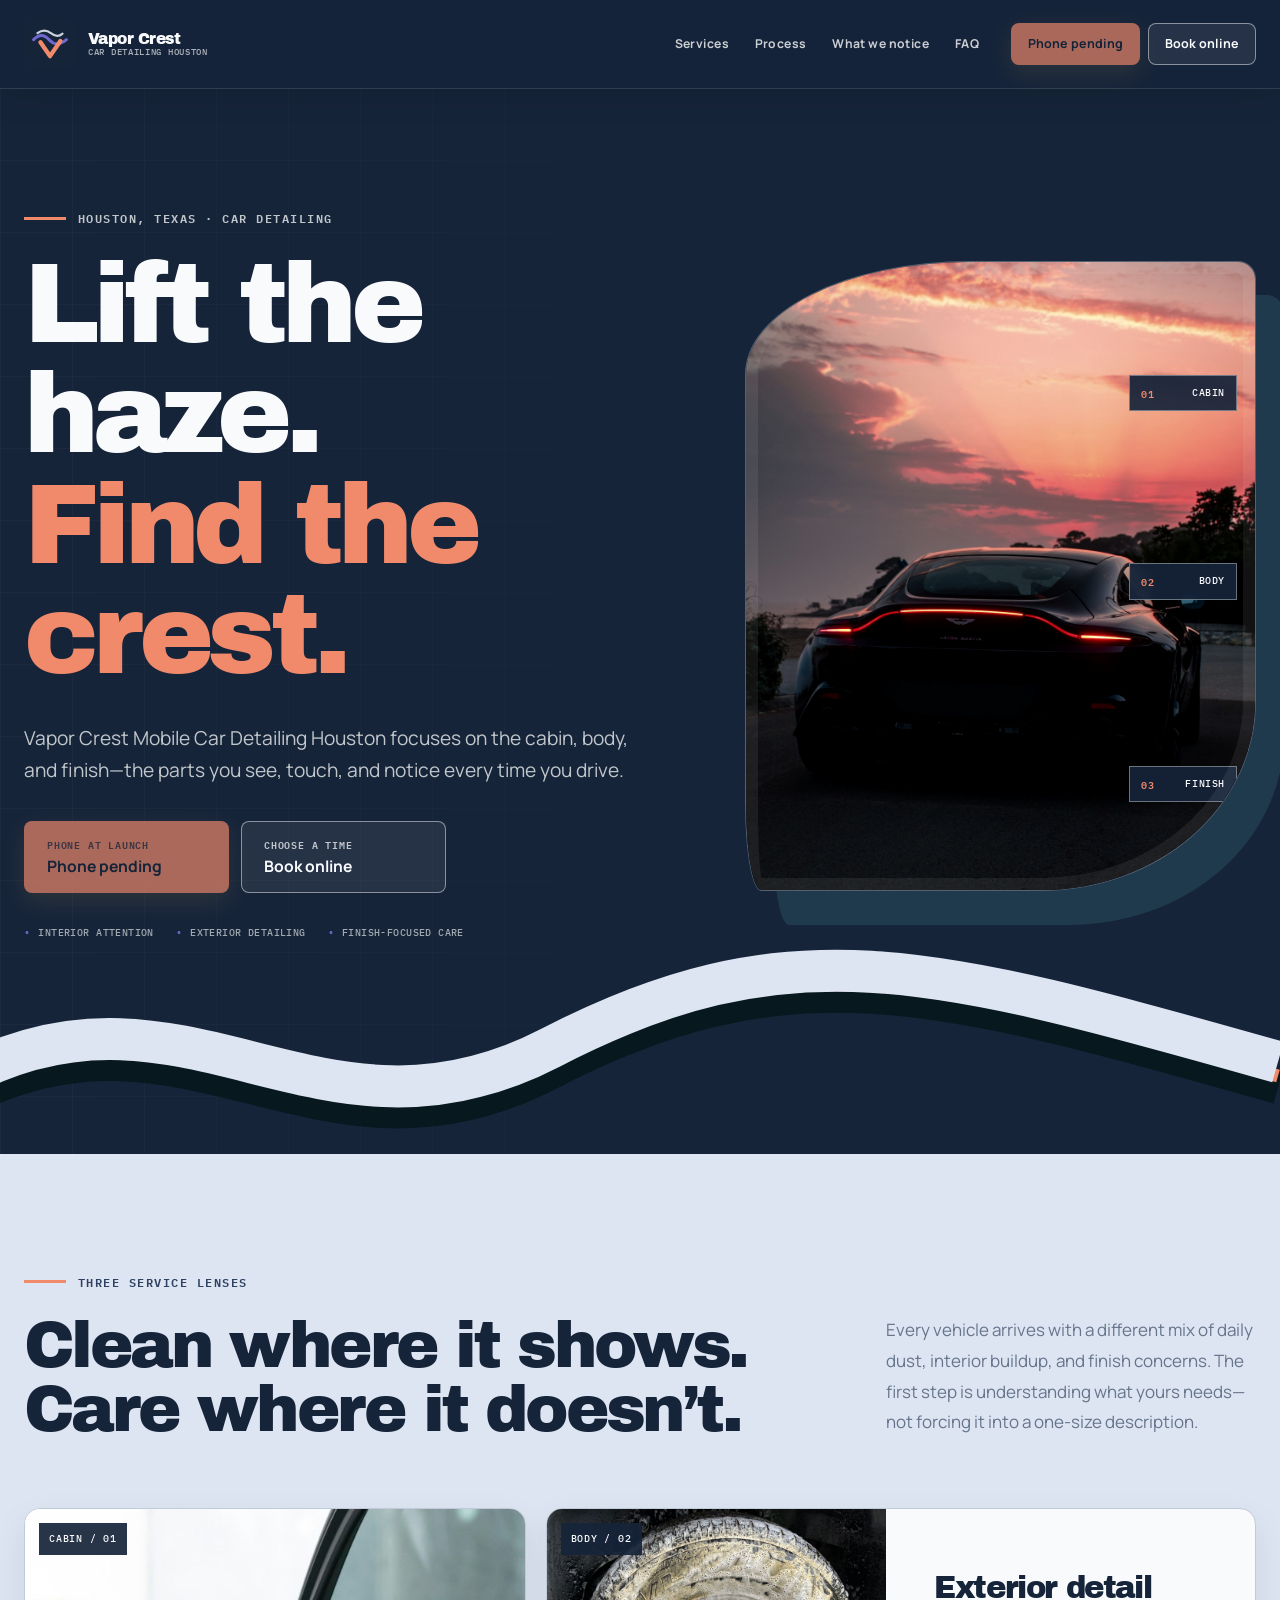
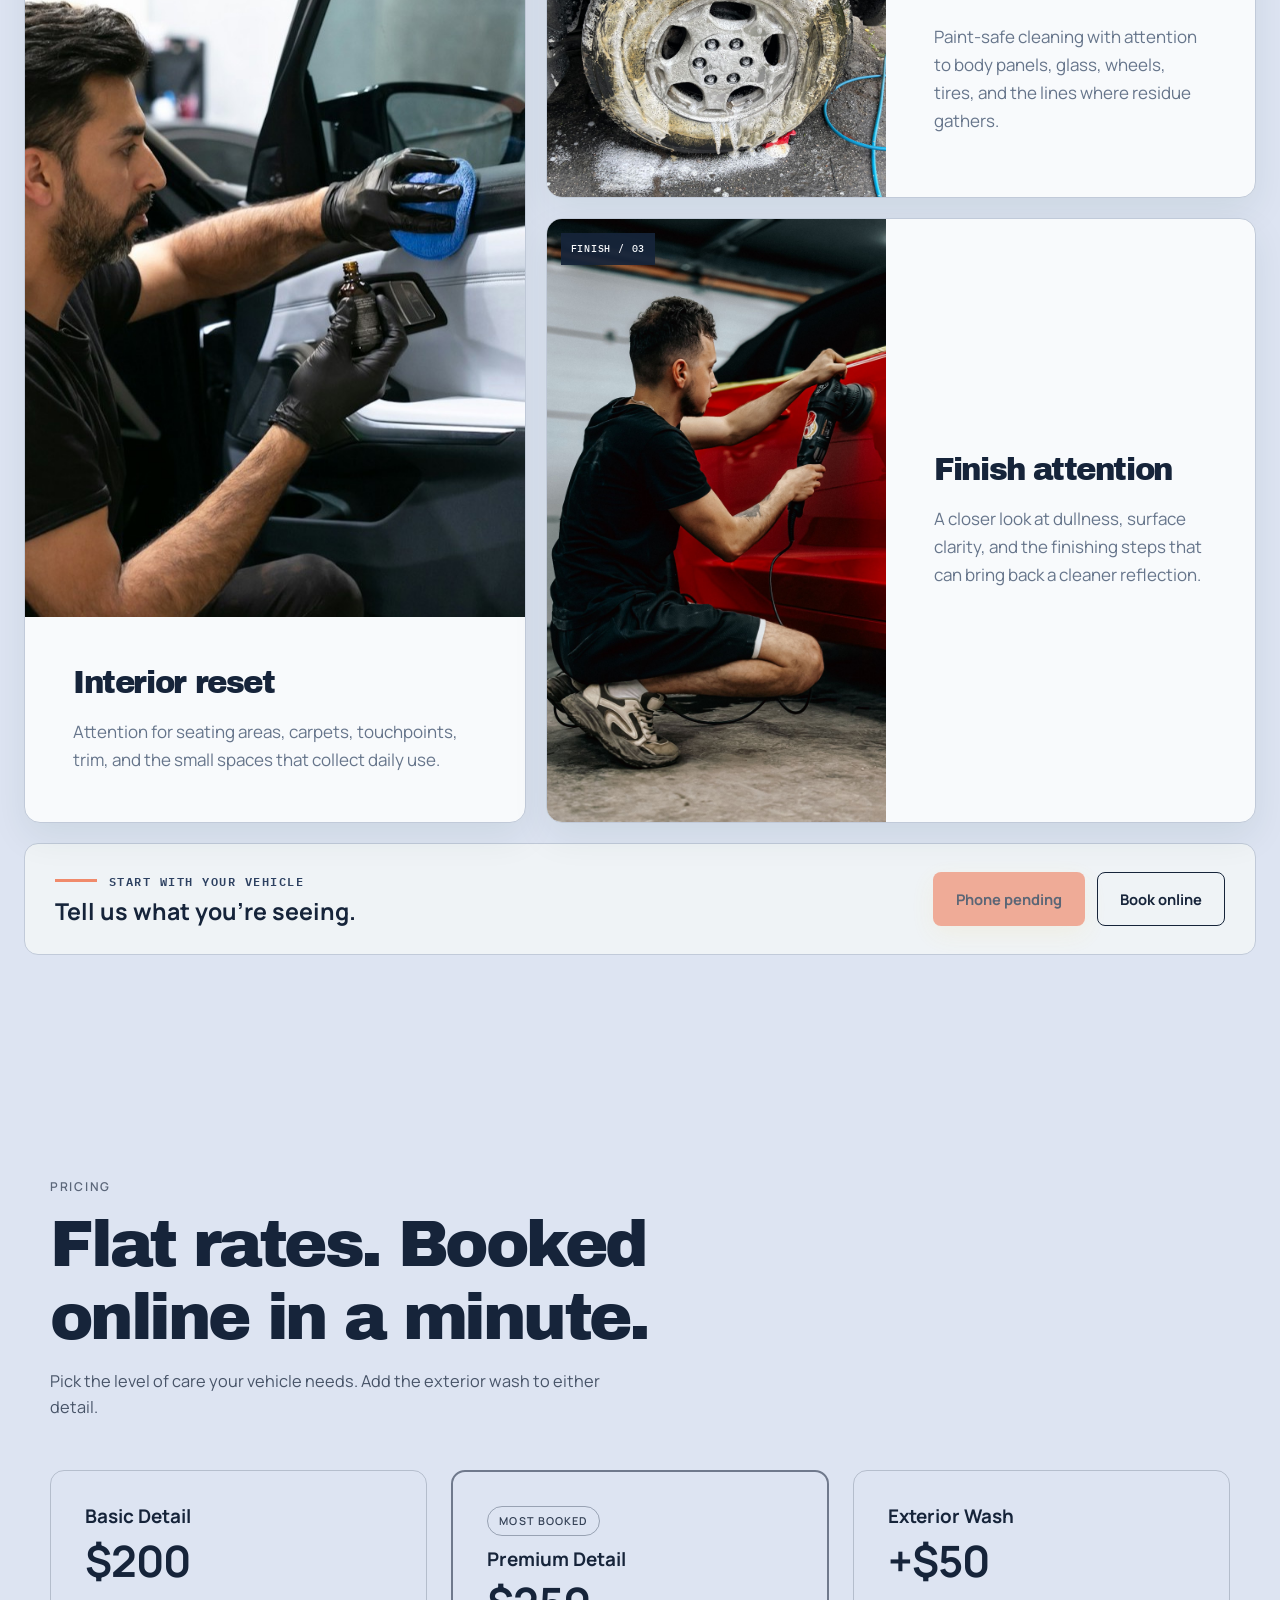
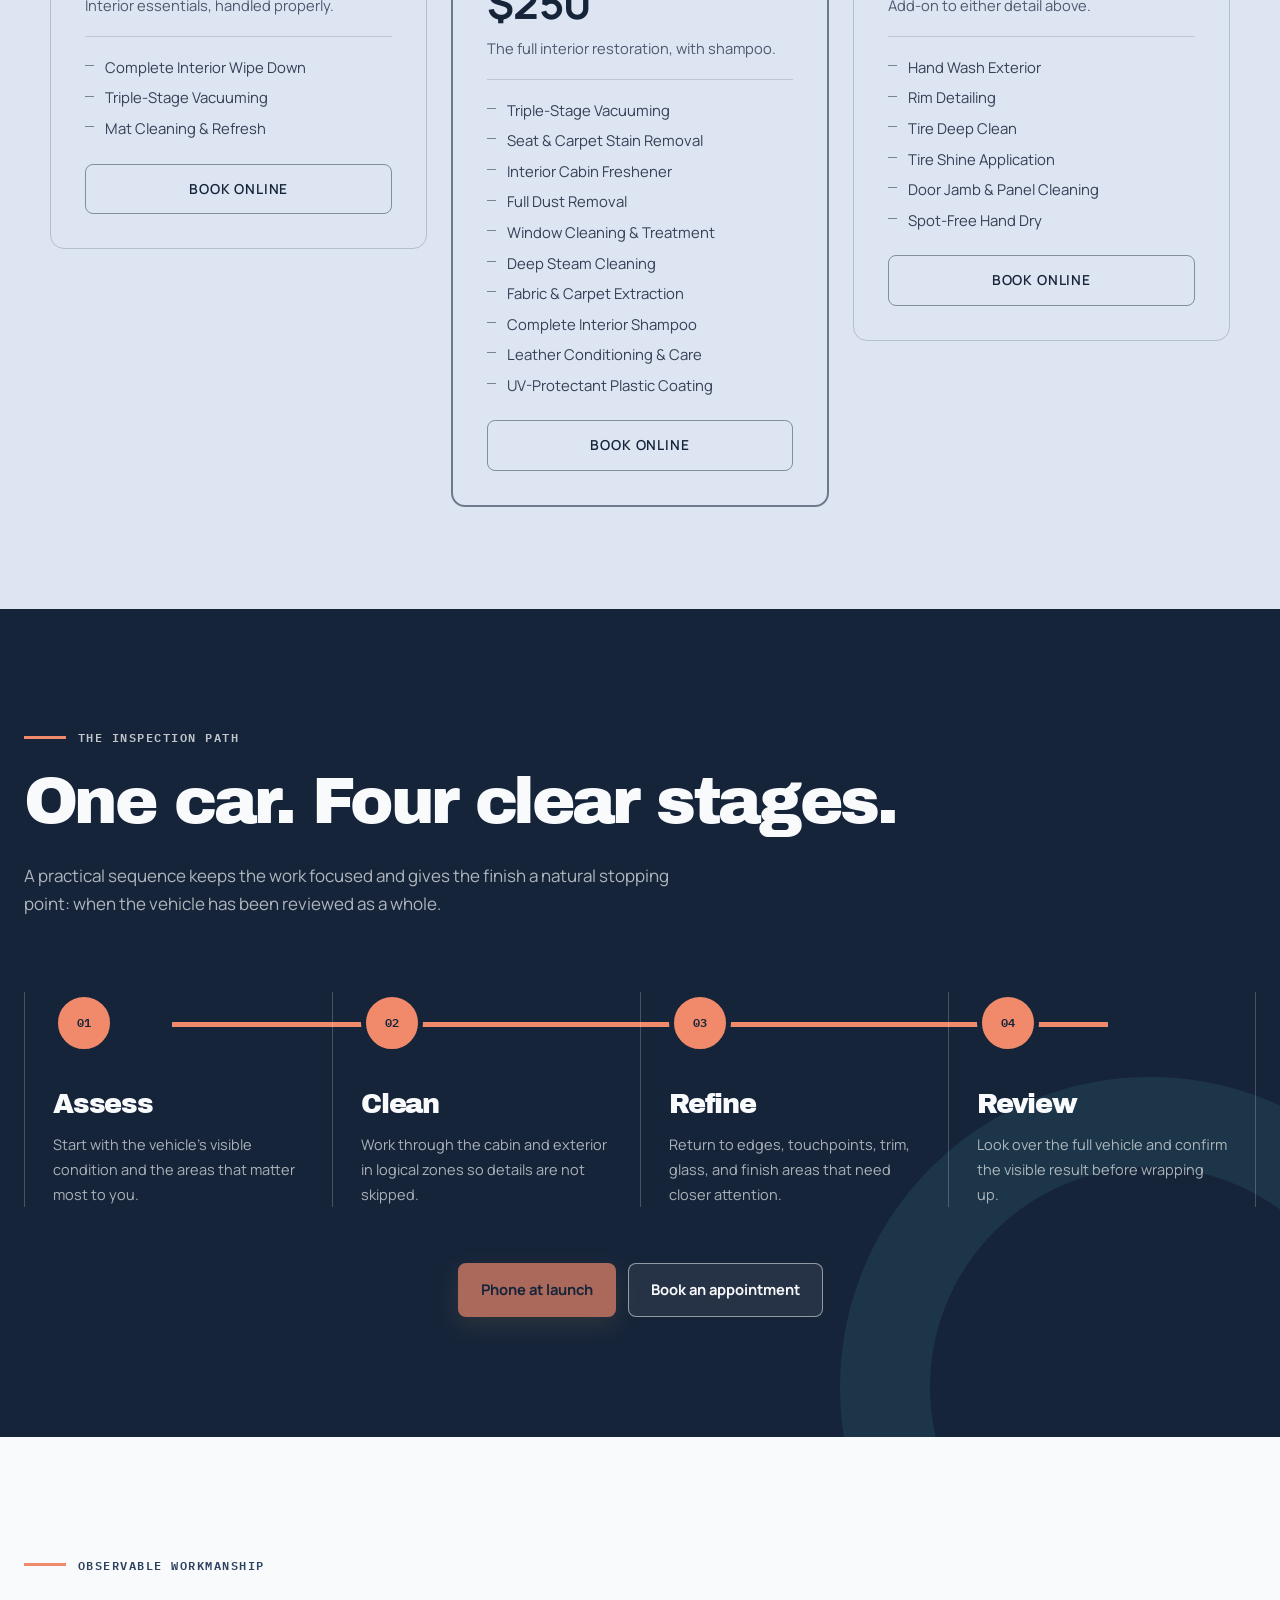
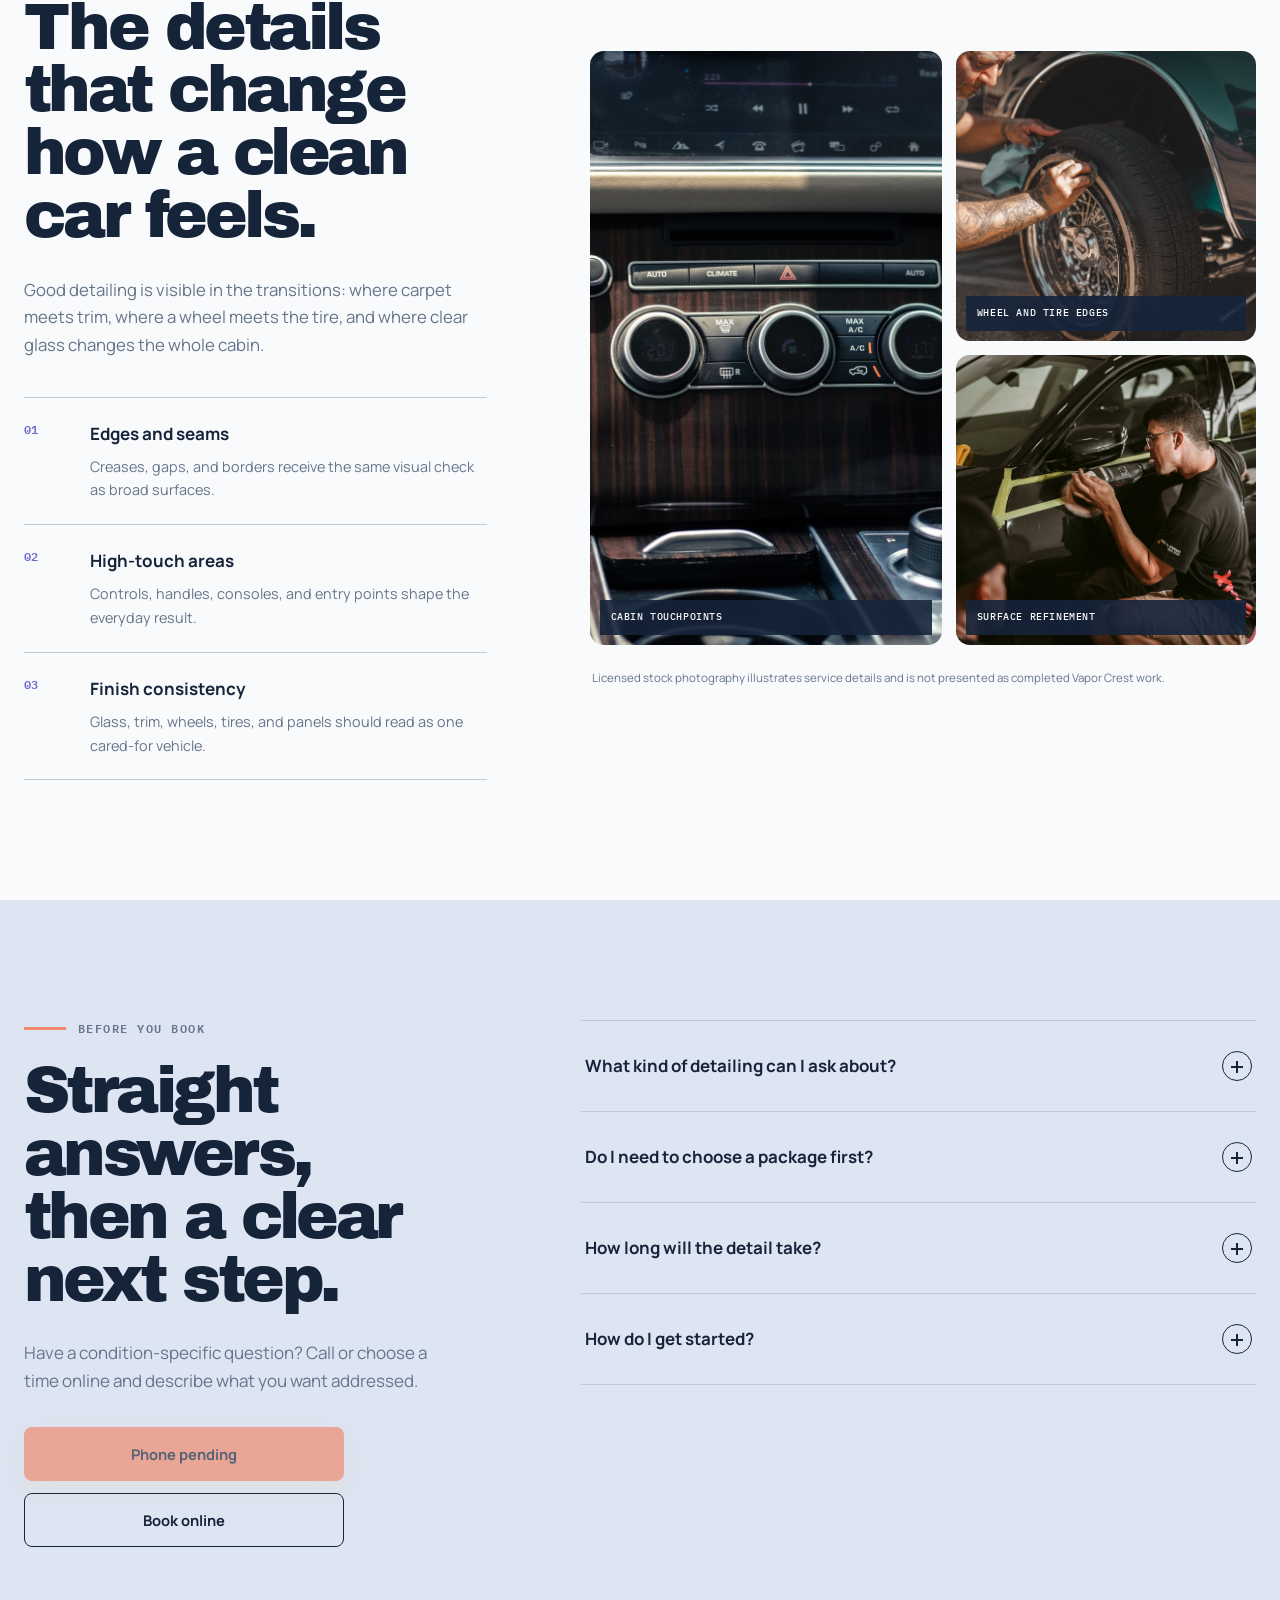
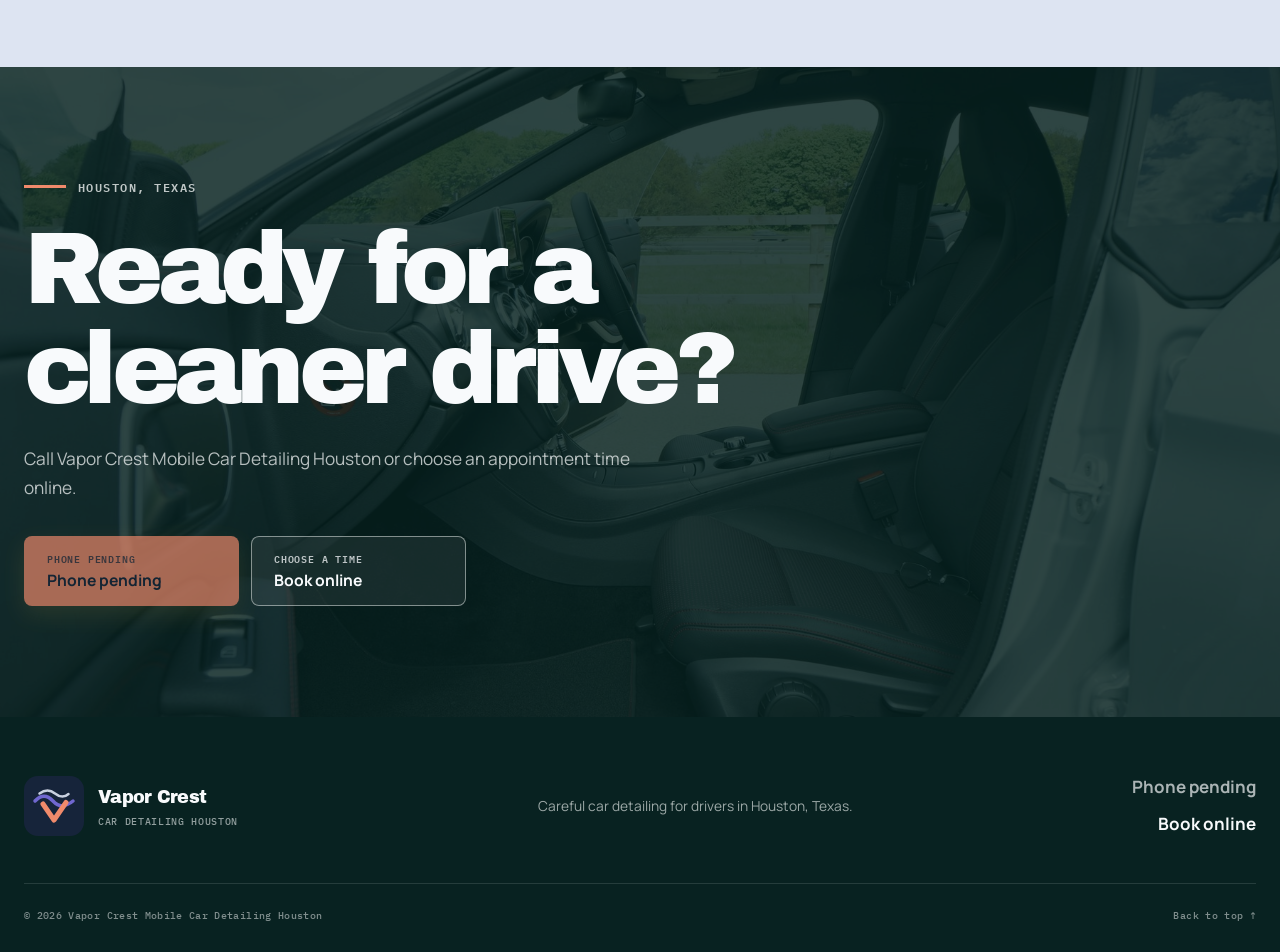
==== commit 719733c0: "feat: replace pricing with the standard rate grid Basic Detail $200, Premium Detail $250 including s" ====
--- a/index.html
+++ b/index.html
@@ -36,7 +36,45 @@
           "Exterior car detailing",
           "Vehicle finish care"
         ],
-        "priceRange": "$200-$250"
+        "priceRange": "$200-$250",
+        "makesOffer": [
+          {
+            "@type": "Offer",
+            "name": "Basic Detail",
+            "price": "200",
+            "priceCurrency": "USD",
+            "availability": "https://schema.org/InStock",
+            "itemOffered": {
+              "@type": "Service",
+              "name": "Basic Detail",
+              "description": "Interior essentials: complete interior wipe down, triple-stage vacuuming, and mat cleaning and refresh."
+            }
+          },
+          {
+            "@type": "Offer",
+            "name": "Premium Detail",
+            "price": "250",
+            "priceCurrency": "USD",
+            "availability": "https://schema.org/InStock",
+            "itemOffered": {
+              "@type": "Service",
+              "name": "Premium Detail",
+              "description": "The full interior restoration, including complete interior shampoo, deep steam cleaning, fabric and carpet extraction, and leather conditioning."
+            }
+          },
+          {
+            "@type": "Offer",
+            "name": "Exterior Wash",
+            "price": "50",
+            "priceCurrency": "USD",
+            "availability": "https://schema.org/InStock",
+            "itemOffered": {
+              "@type": "Service",
+              "name": "Exterior Wash",
+              "description": "Add-on exterior wash: hand wash, rim detailing, tire deep clean and shine, door jamb cleaning, and spot-free hand dry."
+            }
+          }
+        ]
       }
     </script>
   </head>
@@ -130,7 +168,6 @@
               </div>
               <div class="service-copy">
                 <h3>Interior reset</h3>
-                <p class="service-price">$200</p>
                 <p>Attention for seating areas, carpets, touchpoints, trim, and the small spaces that collect daily use.</p>
               </div>
             </article>
@@ -142,7 +179,6 @@
               </div>
               <div class="service-copy">
                 <h3>Exterior detail</h3>
-                <p class="service-price">$250<span>Includes shampoo</span></p>
                 <p>Paint-safe cleaning with attention to body panels, glass, wheels, tires, and the lines where residue gathers.</p>
               </div>
             </article>
@@ -154,7 +190,6 @@
               </div>
               <div class="service-copy">
                 <h3>Finish attention</h3>
-                <p class="service-price">$250</p>
                 <p>A closer look at dullness, surface clarity, and the finishing steps that can bring back a cleaner reflection.</p>
               </div>
             </article>
@@ -172,6 +207,64 @@
           </div>
         </div>
       </section>
+
+    <section class="rates" id="pricing" aria-labelledby="pricing-title">
+      <div class="rates-shell">
+        <div class="rates-head">
+          <p class="rates-eyebrow">Pricing</p>
+          <h2 id="pricing-title">Flat rates. Booked online in a minute.</h2>
+          <p class="rates-intro">Pick the level of care your vehicle needs. Add the exterior wash to either detail.</p>
+        </div>
+
+        <div class="rate-grid">
+          <article class="rate-card">
+            <h3>Basic Detail</h3>
+            <p class="rate-figure">$200</p>
+            <p class="rate-note">Interior essentials, handled properly.</p>
+            <ul class="rate-list">
+              <li>Complete Interior Wipe Down</li>
+              <li>Triple-Stage Vacuuming</li>
+              <li>Mat Cleaning &amp; Refresh</li>
+            </ul>
+            <a class="rate-cta" href="https://cal.com/sumitdatta/auto-detail-service" target="_blank" rel="noopener">Book Online</a>
+          </article>
+          <article class="rate-card rate-card-featured">
+            <span class="rate-badge">Most booked</span>
+            <h3>Premium Detail</h3>
+            <p class="rate-figure">$250</p>
+            <p class="rate-note">The full interior restoration, with shampoo.</p>
+            <ul class="rate-list">
+              <li>Triple-Stage Vacuuming</li>
+              <li>Seat &amp; Carpet Stain Removal</li>
+              <li>Interior Cabin Freshener</li>
+              <li>Full Dust Removal</li>
+              <li>Window Cleaning &amp; Treatment</li>
+              <li>Deep Steam Cleaning</li>
+              <li>Fabric &amp; Carpet Extraction</li>
+              <li>Complete Interior Shampoo</li>
+              <li>Leather Conditioning &amp; Care</li>
+              <li>UV-Protectant Plastic Coating</li>
+            </ul>
+            <a class="rate-cta" href="https://cal.com/sumitdatta/auto-detail-service" target="_blank" rel="noopener">Book Online</a>
+          </article>
+          <article class="rate-card">
+            <h3>Exterior Wash</h3>
+            <p class="rate-figure">+$50</p>
+            <p class="rate-note">Add-on to either detail above.</p>
+            <ul class="rate-list">
+              <li>Hand Wash Exterior</li>
+              <li>Rim Detailing</li>
+              <li>Tire Deep Clean</li>
+              <li>Tire Shine Application</li>
+              <li>Door Jamb &amp; Panel Cleaning</li>
+              <li>Spot-Free Hand Dry</li>
+            </ul>
+            <a class="rate-cta" href="https://cal.com/sumitdatta/auto-detail-service" target="_blank" rel="noopener">Book Online</a>
+          </article>
+        </div>
+      </div>
+    </section>
+
 
       <section class="process section" id="process">
         <div class="shell">
--- a/styles.css
+++ b/styles.css
@@ -1715,20 +1715,147 @@
   }
 }
 
-.service-price {
-  margin-top: 0.9rem;
-  font-size: 1.35rem;
+/* Pricing section — self-contained, inherits each site's own colors and type. */
+.rates {
+  padding: clamp(56px, 8vw, 104px) clamp(20px, 5vw, 48px);
+}
+
+.rates-shell {
+  width: min(1180px, 100%);
+  margin-inline: auto;
+}
+
+.rates-head {
+  max-width: 60ch;
+  margin-bottom: clamp(30px, 4vw, 50px);
+}
+
+.rates-eyebrow {
+  margin: 0 0 10px;
+  font-size: 0.76rem;
+  font-weight: 600;
+  letter-spacing: 0.14em;
+  text-transform: uppercase;
+  opacity: 0.65;
+}
+
+.rates-head h2 {
+  margin: 0 0 14px;
+  line-height: 1.12;
+}
+
+.rates-intro {
+  margin: 0;
+  font-size: 1.02rem;
+  line-height: 1.6;
+  opacity: 0.75;
+}
+
+.rate-grid {
+  display: grid;
+  gap: clamp(16px, 2vw, 24px);
+  grid-template-columns: repeat(auto-fit, minmax(260px, 1fr));
+  align-items: start;
+}
+
+.rate-card {
+  position: relative;
+  display: flex;
+  flex-direction: column;
+  padding: clamp(24px, 3vw, 34px);
+  border: 1px solid color-mix(in srgb, currentColor 20%, transparent);
+  border-radius: 14px;
+}
+
+.rate-card-featured {
+  border-width: 2px;
+  border-color: color-mix(in srgb, currentColor 55%, transparent);
+}
+
+.rate-badge {
+  align-self: flex-start;
+  margin-bottom: 12px;
+  padding: 5px 11px;
+  border: 1px solid color-mix(in srgb, currentColor 40%, transparent);
+  border-radius: 999px;
+  font-size: 0.68rem;
+  font-weight: 600;
+  letter-spacing: 0.1em;
+  text-transform: uppercase;
+  opacity: 0.85;
+}
+
+.rate-card h3 {
+  margin: 0;
+  font-size: 1.18rem;
+  line-height: 1.25;
+}
+
+.rate-figure {
+  margin: 10px 0 0;
+  font-size: clamp(2.1rem, 4vw, 2.7rem);
   font-weight: 700;
-  letter-spacing: -0.01em;
-  line-height: 1.2;
-}
-
-.service-price span {
-  display: block;
-  margin-top: 0.2rem;
-  font-size: 0.78rem;
-  font-weight: 500;
+  letter-spacing: -0.02em;
+  line-height: 1;
+}
+
+.rate-note {
+  margin: 12px 0 0;
+  font-size: 0.92rem;
+  line-height: 1.5;
+  opacity: 0.72;
+}
+
+.rate-list {
+  margin: 20px 0 0;
+  padding: 20px 0 0;
+  border-top: 1px solid color-mix(in srgb, currentColor 15%, transparent);
+  list-style: none;
+  display: grid;
+  gap: 9px;
+}
+
+.rate-list li {
+  position: relative;
+  padding-left: 20px;
+  font-size: 0.93rem;
+  line-height: 1.45;
+  opacity: 0.85;
+}
+
+.rate-list li::before {
+  content: "";
+  position: absolute;
+  left: 0;
+  top: 0.55em;
+  width: 9px;
+  height: 1px;
+  background: currentColor;
+  opacity: 0.6;
+}
+
+.rate-cta {
+  margin-top: 24px;
+  padding: 13px 20px;
+  border: 1px solid color-mix(in srgb, currentColor 45%, transparent);
+  border-radius: 8px;
+  font-size: 0.86rem;
+  font-weight: 600;
   letter-spacing: 0.06em;
   text-transform: uppercase;
-  opacity: 0.72;
-}
+  text-align: center;
+  text-decoration: none;
+  color: inherit;
+  transition: opacity 0.18s ease;
+}
+
+.rate-cta:hover,
+.rate-cta:focus-visible {
+  opacity: 0.7;
+}
+
+@media (max-width: 640px) {
+  .rate-grid {
+    grid-template-columns: 1fr;
+  }
+}
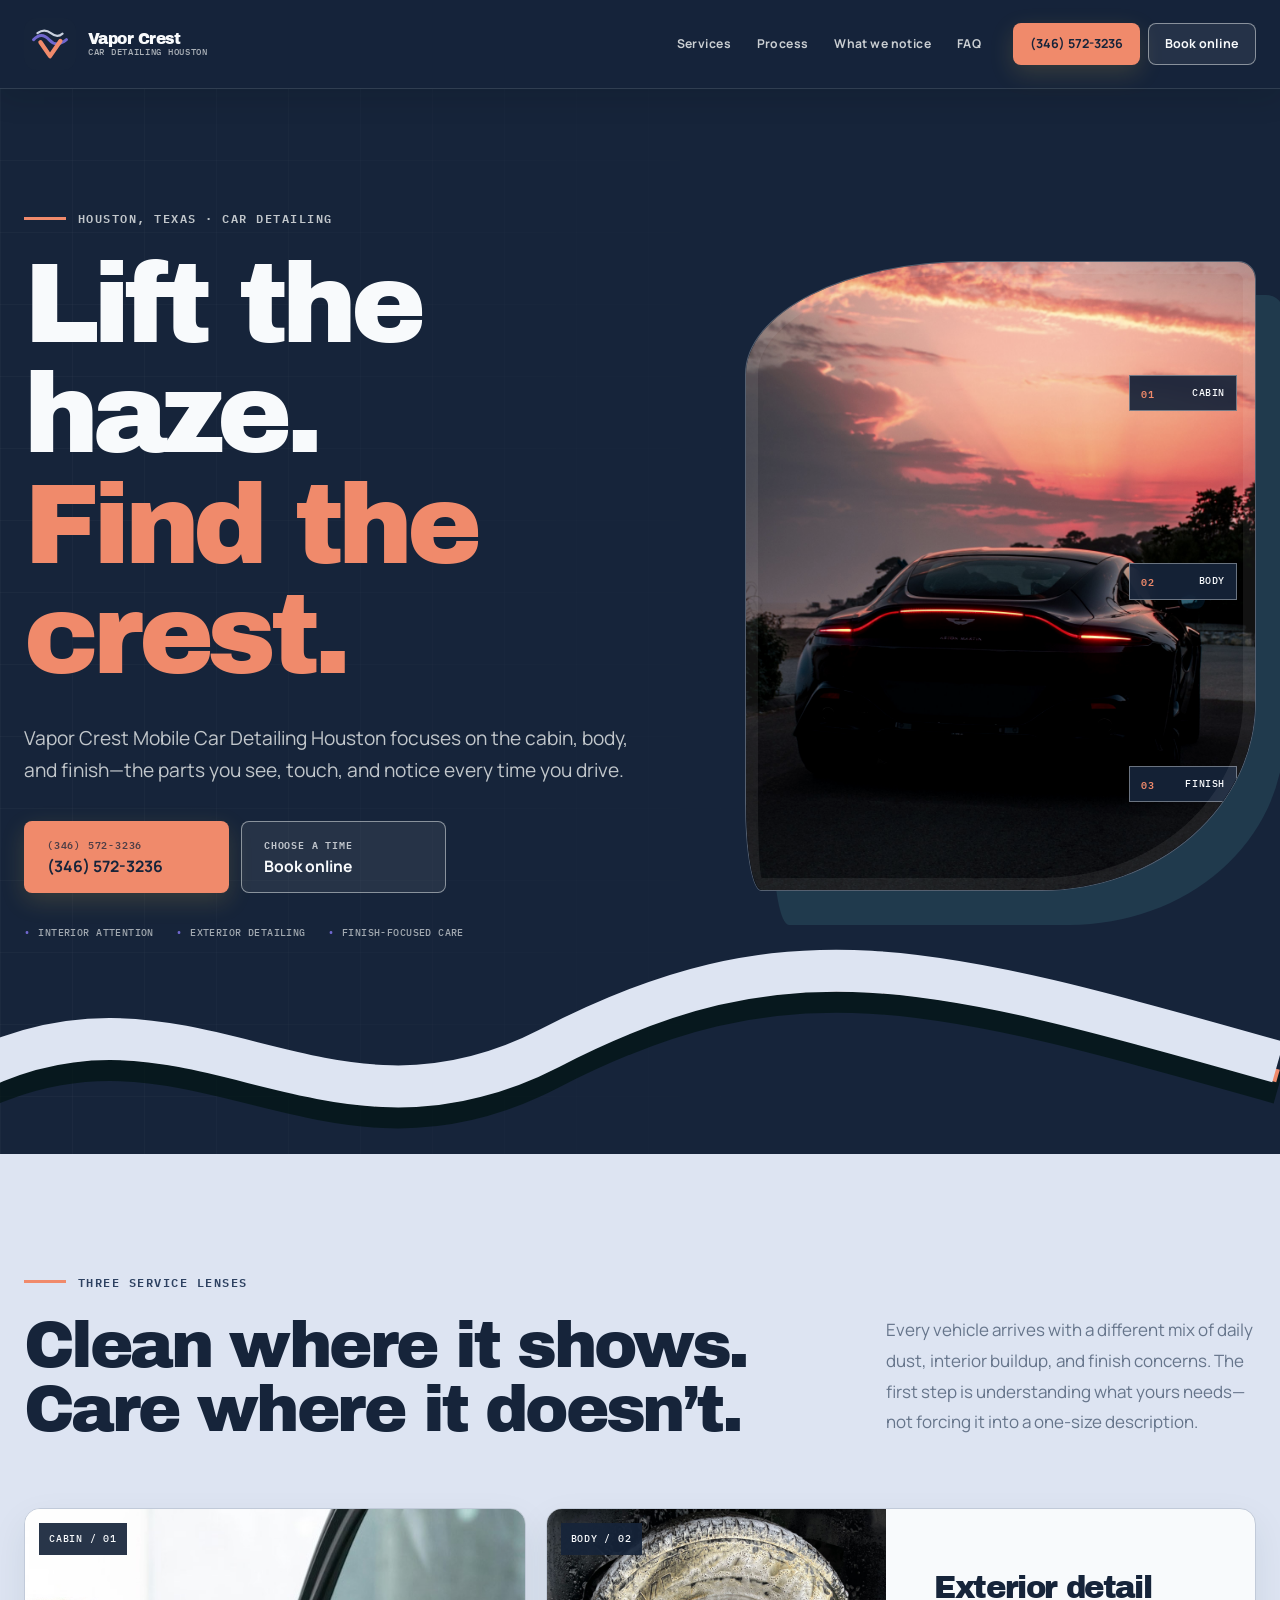
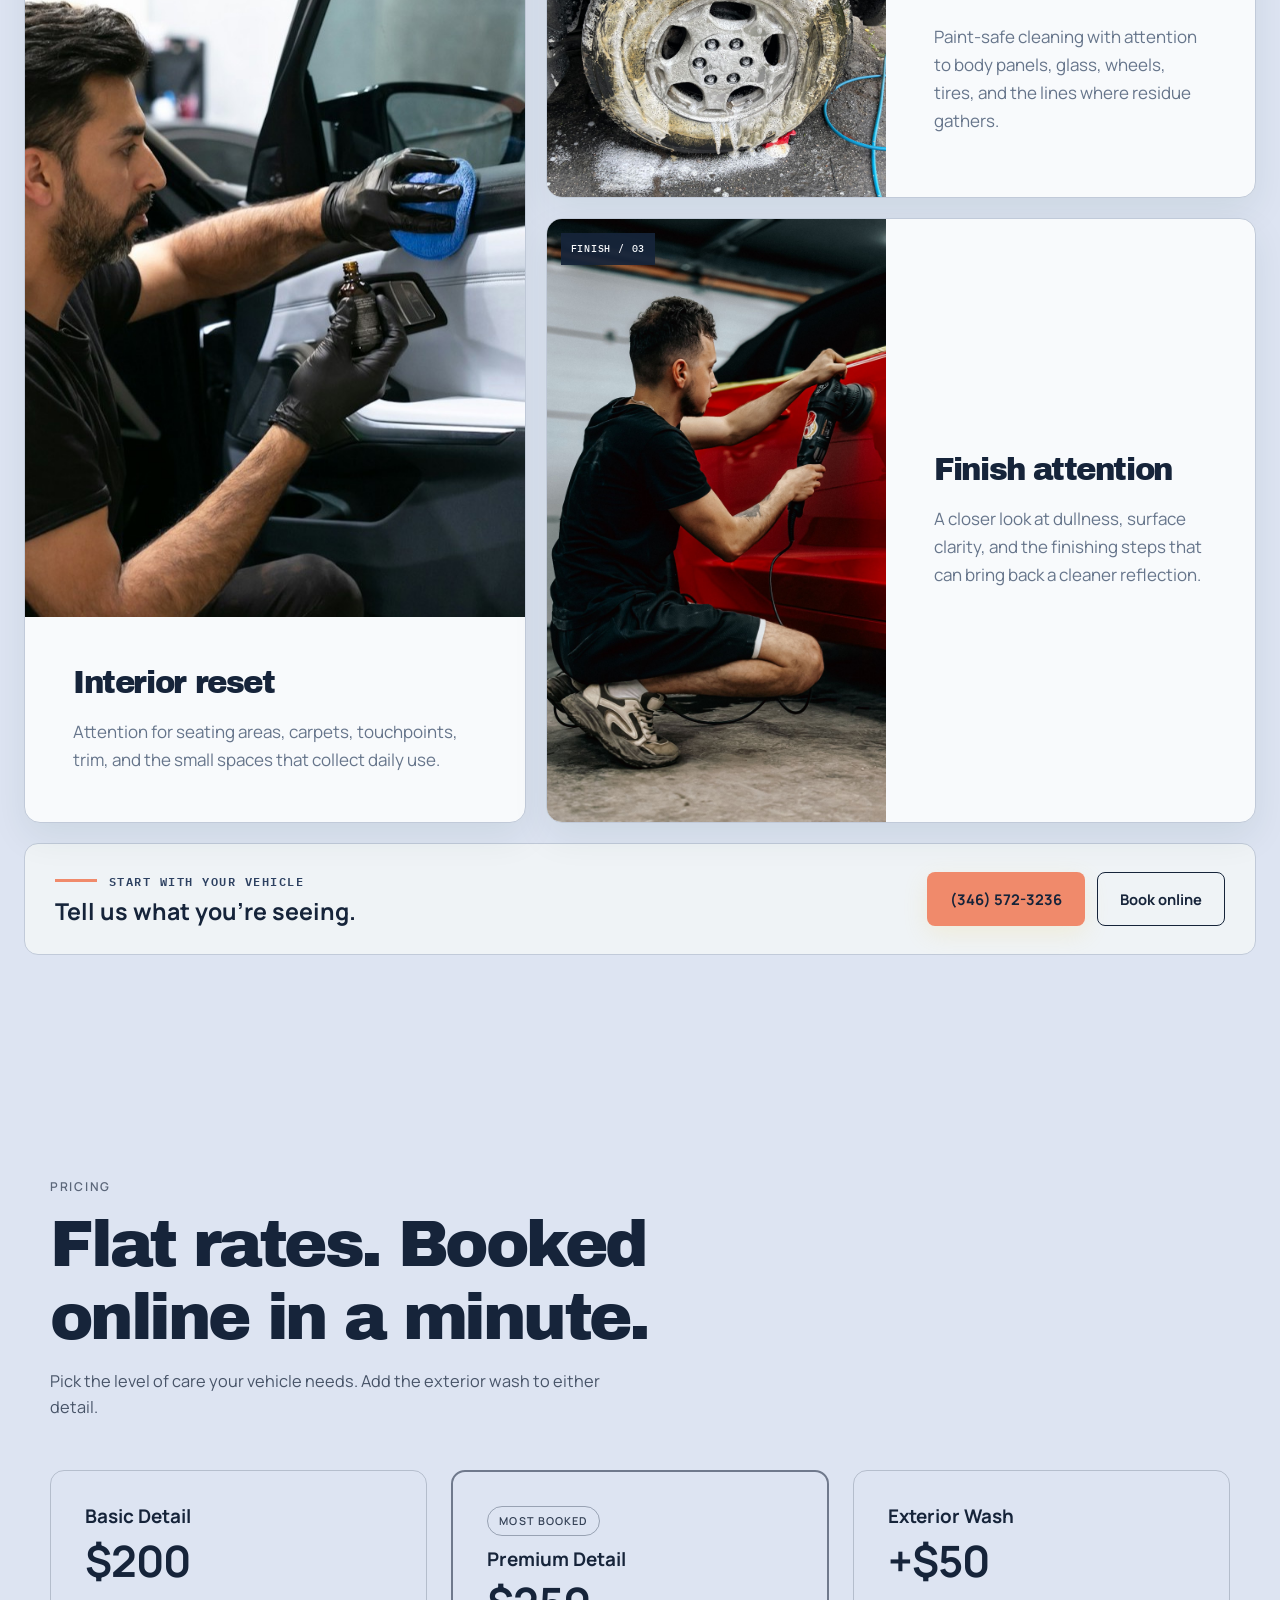
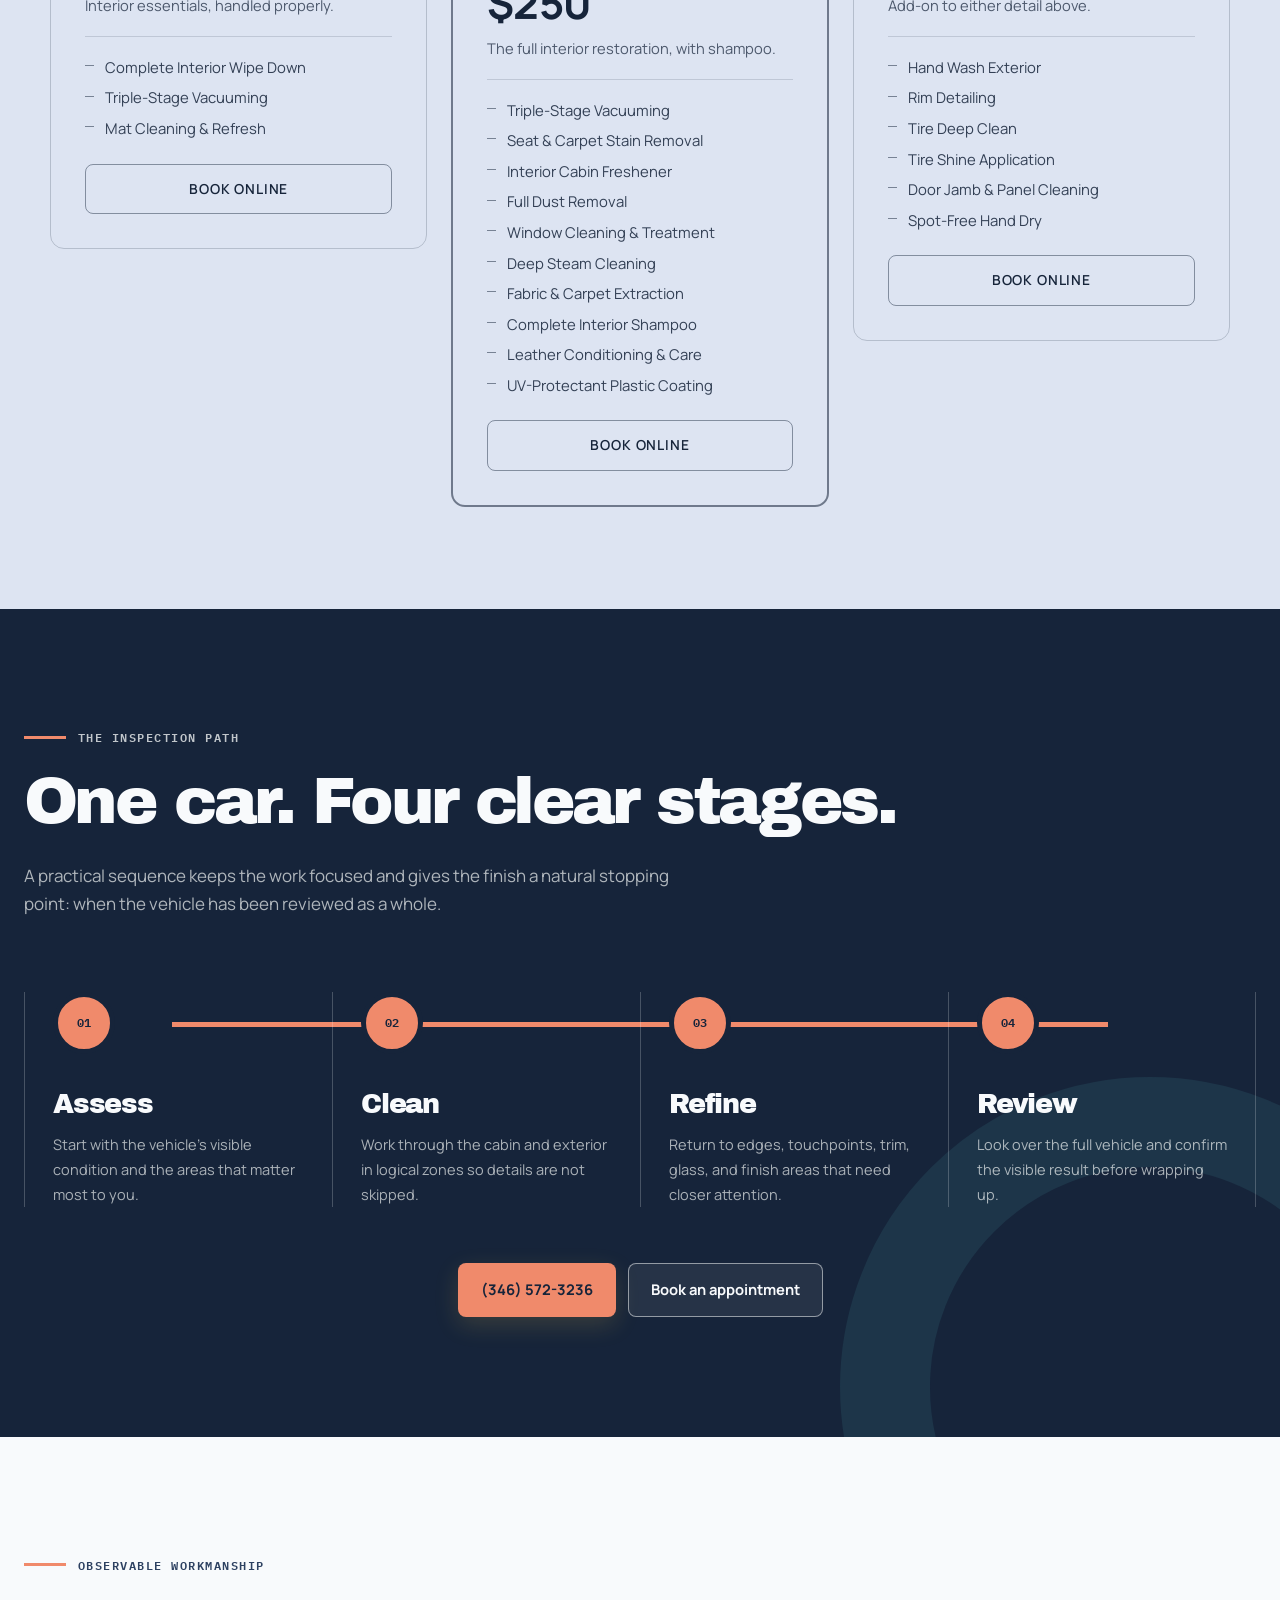
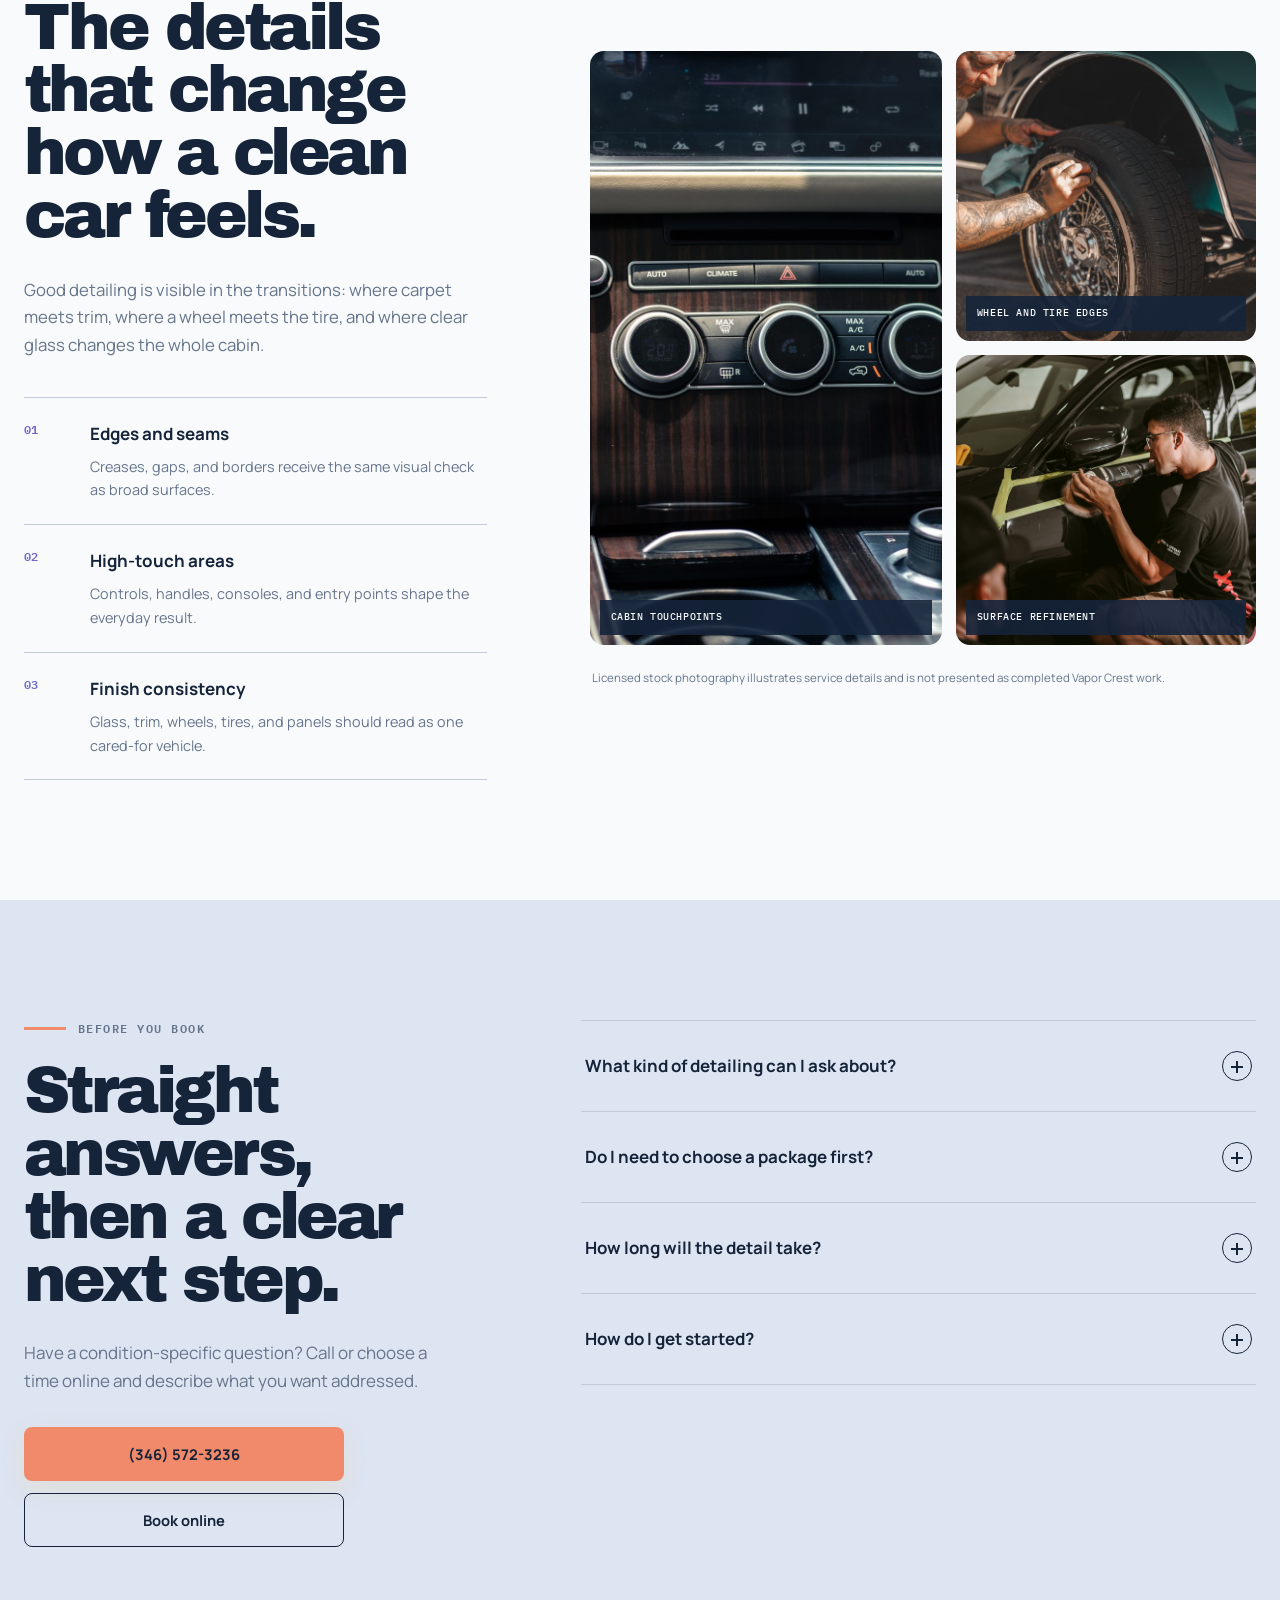
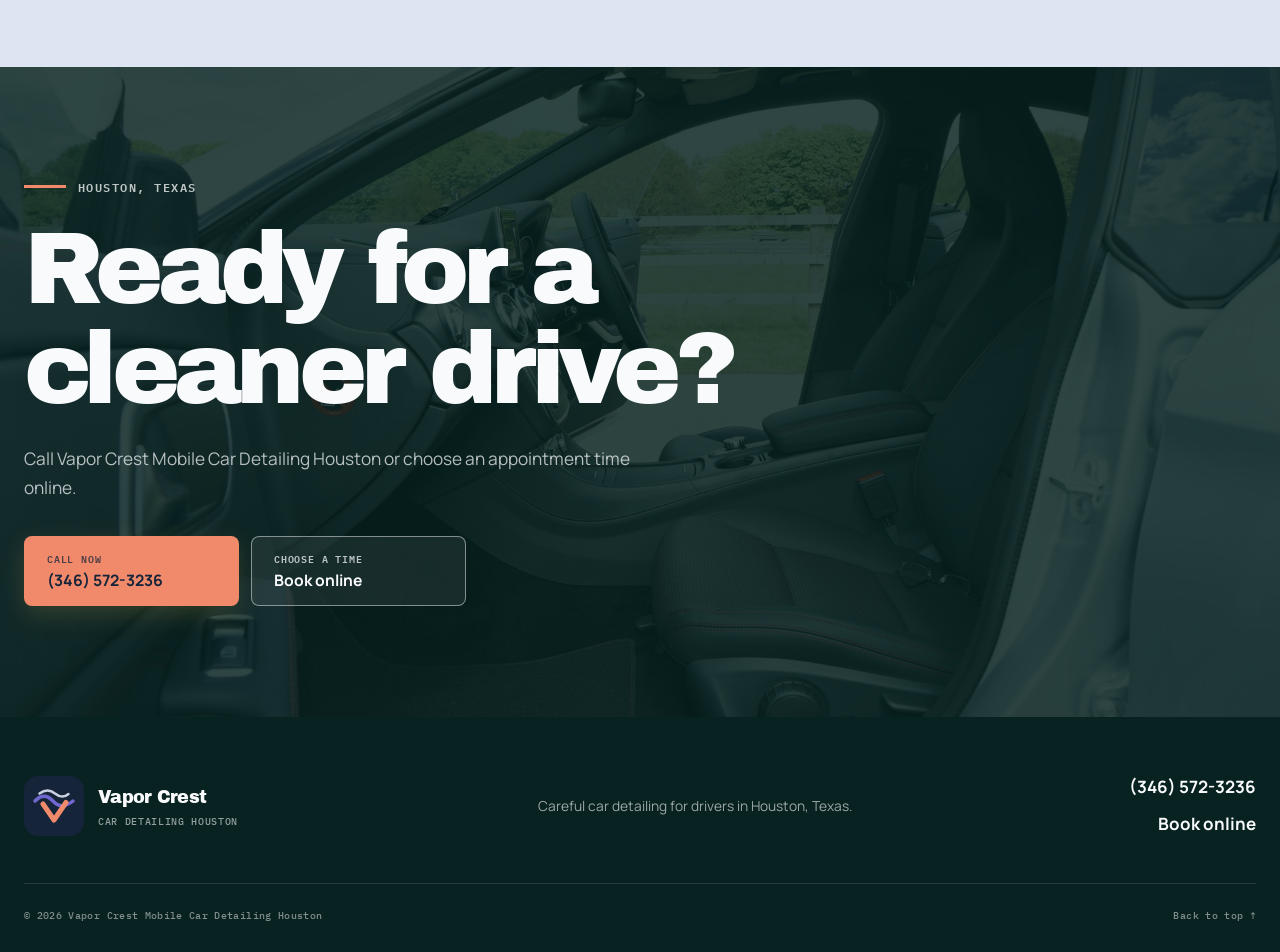
==== commit d942cd62: "fix: sync GMB identity and pricing" ====
--- a/index.html
+++ b/index.html
@@ -3,7 +3,7 @@
   <head>
     <meta charset="utf-8">
     <meta name="viewport" content="width=device-width, initial-scale=1">
-    <title>Vapor Crest Mobile Car Detailing Houston | Call or Book</title>
+    <title>Vapor Crest Mobile Car Detailing Houston | Call or Book Online</title>
     <meta name="description" content="Vapor Crest Mobile Car Detailing Houston offers careful interior, exterior, and finish-focused car detailing in Houston, Texas. Call or book online.">
     <meta name="theme-color" content="#24152b">
     <meta name="robots" content="index,follow,max-image-preview:large">
@@ -25,6 +25,15 @@
         "@type": "LocalBusiness",
         "name": "Vapor Crest Mobile Car Detailing Houston",
         "url": "https://vaporcrest.shop/",
+        "telephone": "+1 346-572-3236",
+        "address": {
+          "@type": "PostalAddress",
+          "streetAddress": "4107 Westerdale Dr",
+          "addressLocality": "Fulshear",
+          "addressRegion": "TX",
+          "postalCode": "77441",
+          "addressCountry": "US"
+        },
         "description": "Careful interior, exterior, and finish-focused car detailing for drivers in Houston, Texas.",
         "areaServed": {
           "@type": "City",
@@ -104,7 +113,7 @@
             <a href="#questions">FAQ</a>
           </div>
           <div class="nav-actions">
-            <a class="button button-call button-small" href="#contact" aria-disabled="true" aria-label="Call Vapor Crest at Phone pending">Phone pending</a>
+            <a class="button button-call button-small" href="tel:+13465723236" aria-label="Call Vapor Crest at (346) 572-3236">(346) 572-3236</a>
             <a class="button button-book button-small" href="https://cal.com/sumitdatta/auto-detail-service">Book online</a>
           </div>
         </nav>
@@ -119,9 +128,9 @@
             <h1>Lift the haze. <em>Find the crest.</em></h1>
             <p class="hero-lede">Vapor Crest Mobile Car Detailing Houston focuses on the cabin, body, and finish—the parts you see, touch, and notice every time you drive.</p>
             <div class="action-pair hero-actions">
-              <a class="button button-call" href="#contact" aria-disabled="true">
-                <span>Phone at launch</span>
-                <strong>Phone pending</strong>
+              <a class="button button-call" href="tel:+13465723236">
+                <span>(346) 572-3236</span>
+                <strong>(346) 572-3236</strong>
               </a>
               <a class="button button-book" href="https://cal.com/sumitdatta/auto-detail-service">
                 <span>Choose a time</span>
@@ -201,7 +210,7 @@
               <h3>Tell us what you’re seeing.</h3>
             </div>
             <div class="action-pair compact-actions">
-              <a class="button button-call" href="#contact" aria-disabled="true">Phone pending</a>
+              <a class="button button-call" href="tel:+13465723236">(346) 572-3236</a>
               <a class="button button-book dark-book" href="https://cal.com/sumitdatta/auto-detail-service">Book online</a>
             </div>
           </div>
@@ -294,7 +303,7 @@
           </ol>
 
           <div class="process-actions action-pair">
-            <a class="button button-call" href="#contact" aria-disabled="true">Phone at launch</a>
+            <a class="button button-call" href="tel:+13465723236">(346) 572-3236</a>
             <a class="button button-book button-book-light" href="https://cal.com/sumitdatta/auto-detail-service">Book an appointment</a>
           </div>
         </div>
@@ -338,7 +347,7 @@
             <h2>Straight answers, then a clear next step.</h2>
             <p>Have a condition-specific question? Call or choose a time online and describe what you want addressed.</p>
             <div class="action-pair stacked-actions">
-              <a class="button button-call" href="#contact" aria-disabled="true">Phone pending</a>
+              <a class="button button-call" href="tel:+13465723236">(346) 572-3236</a>
               <a class="button button-book dark-book" href="https://cal.com/sumitdatta/auto-detail-service">Book online</a>
             </div>
           </div>
@@ -358,7 +367,7 @@
             </details>
             <details>
               <summary>How do I get started?<span aria-hidden="true"></span></summary>
-              <p>Call Vapor Crest at Phone pending or use the online appointment link. Both paths let you start with your vehicle and what it needs.</p>
+              <p>Call Vapor Crest at (346) 572-3236 or use the online appointment link. Both paths let you start with your vehicle and what it needs.</p>
             </details>
           </div>
         </div>
@@ -373,7 +382,7 @@
           <h2>Ready for a cleaner drive?</h2>
           <p>Call Vapor Crest Mobile Car Detailing Houston or choose an appointment time online.</p>
           <div class="action-pair final-actions">
-            <a class="button button-call" href="#contact" aria-disabled="true"><span>Phone pending</span><strong>Phone pending</strong></a>
+            <a class="button button-call" href="tel:+13465723236"><span>Call now</span><strong>(346) 572-3236</strong></a>
             <a class="button button-book" href="https://cal.com/sumitdatta/auto-detail-service"><span>Choose a time</span><strong>Book online</strong></a>
           </div>
         </div>
@@ -388,7 +397,7 @@
         </div>
         <p>Careful car detailing for drivers in Houston, Texas.</p>
         <div class="footer-actions">
-          <a href="#contact" aria-disabled="true">Phone pending</a>
+          <a href="tel:+13465723236">(346) 572-3236</a>
           <a href="https://cal.com/sumitdatta/auto-detail-service">Book online</a>
         </div>
       </div>
@@ -399,7 +408,7 @@
     </footer>
 
     <div class="mobile-sticky" aria-label="Contact options">
-      <a class="sticky-call" href="#contact" aria-disabled="true"><span>Call</span><strong>Phone pending</strong></a>
+      <a class="sticky-call" href="tel:+13465723236"><span>Call</span><strong>(346) 572-3236</strong></a>
       <a class="sticky-book" href="https://cal.com/sumitdatta/auto-detail-service"><span>Book</span><strong>Online</strong></a>
     </div>
 
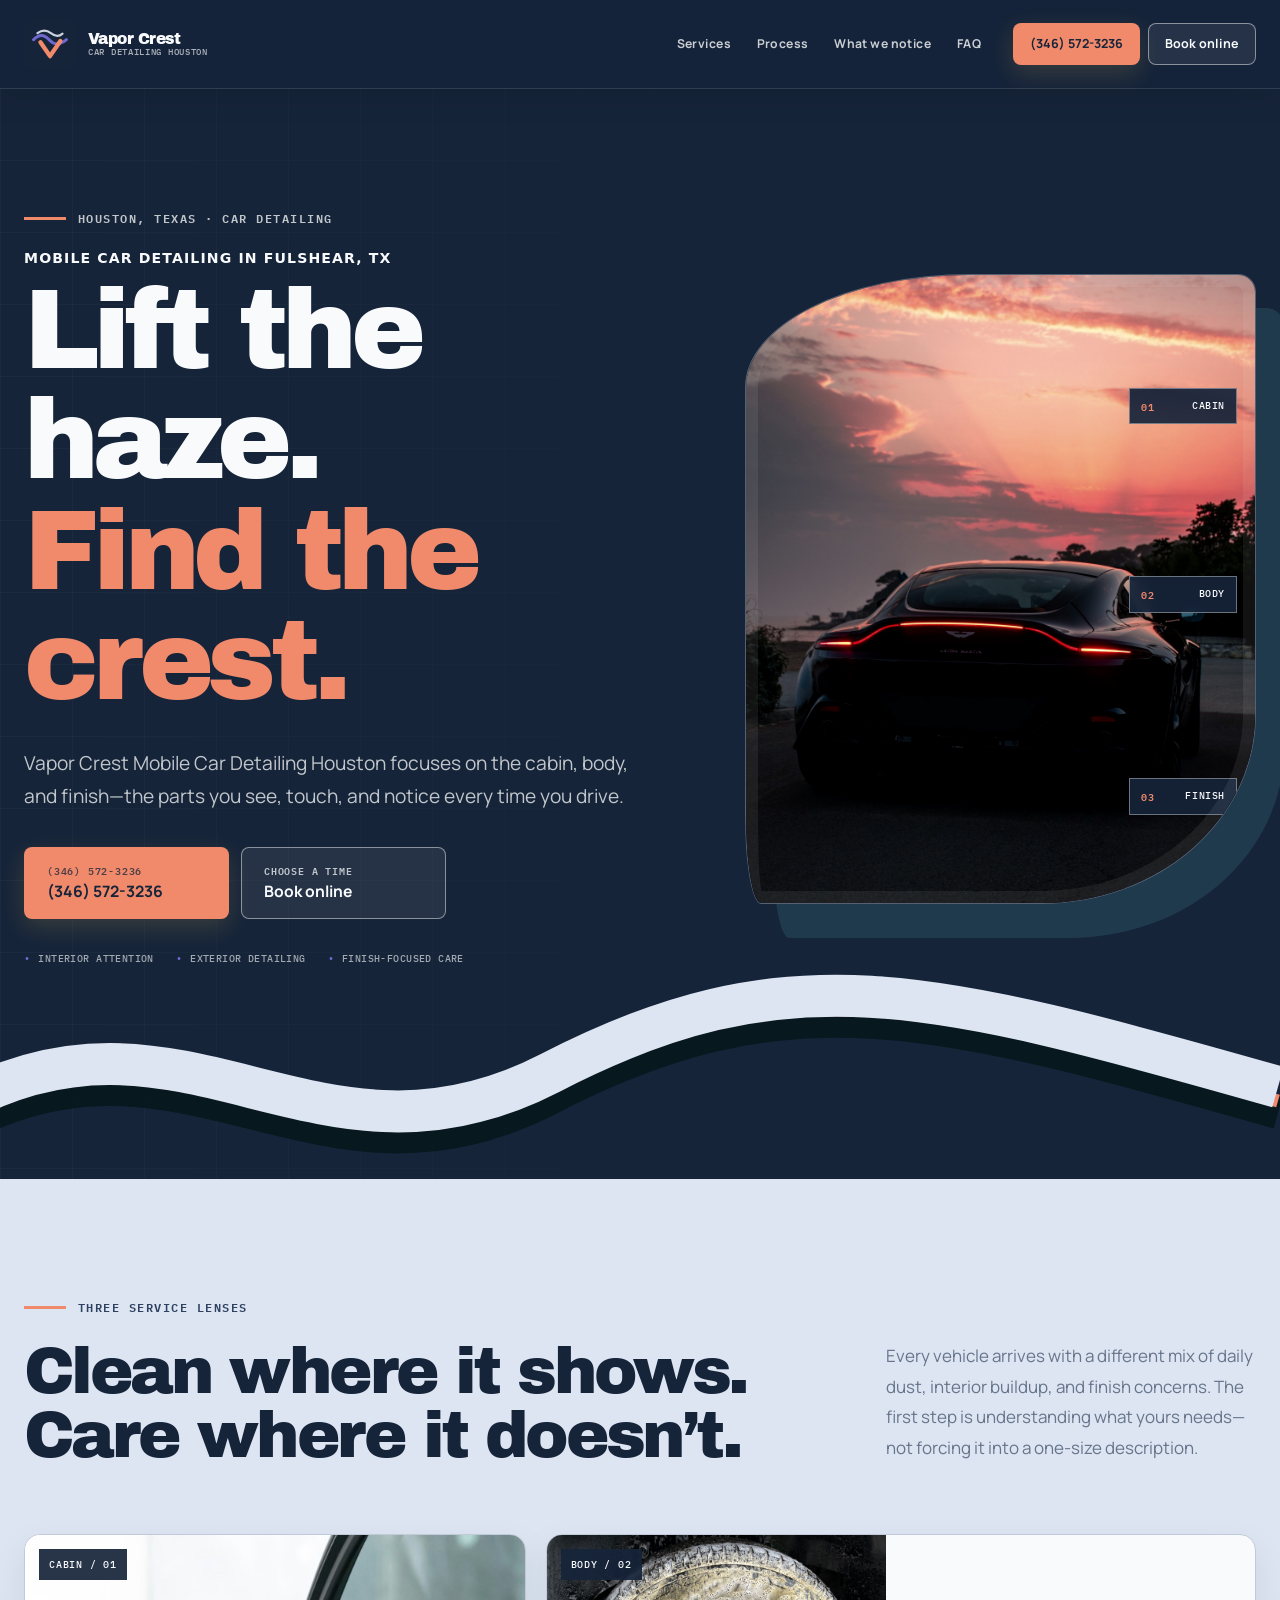
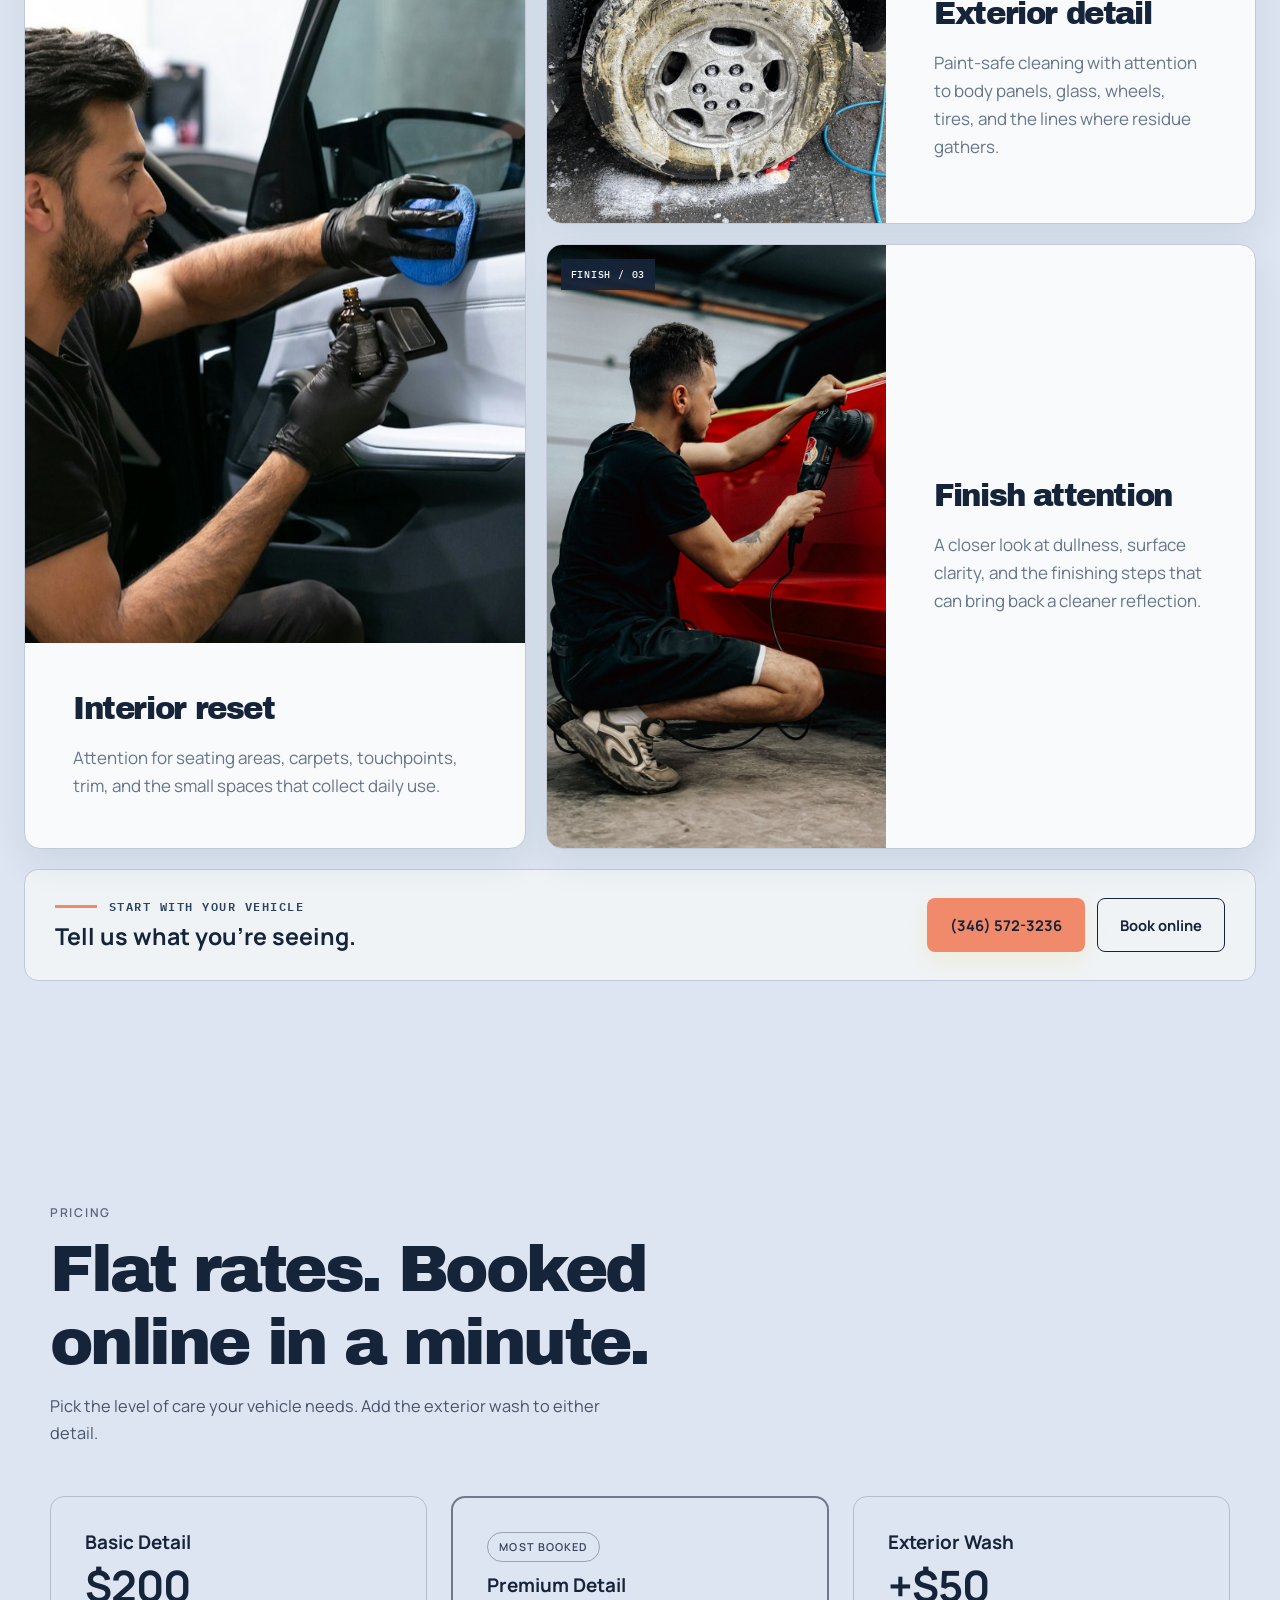
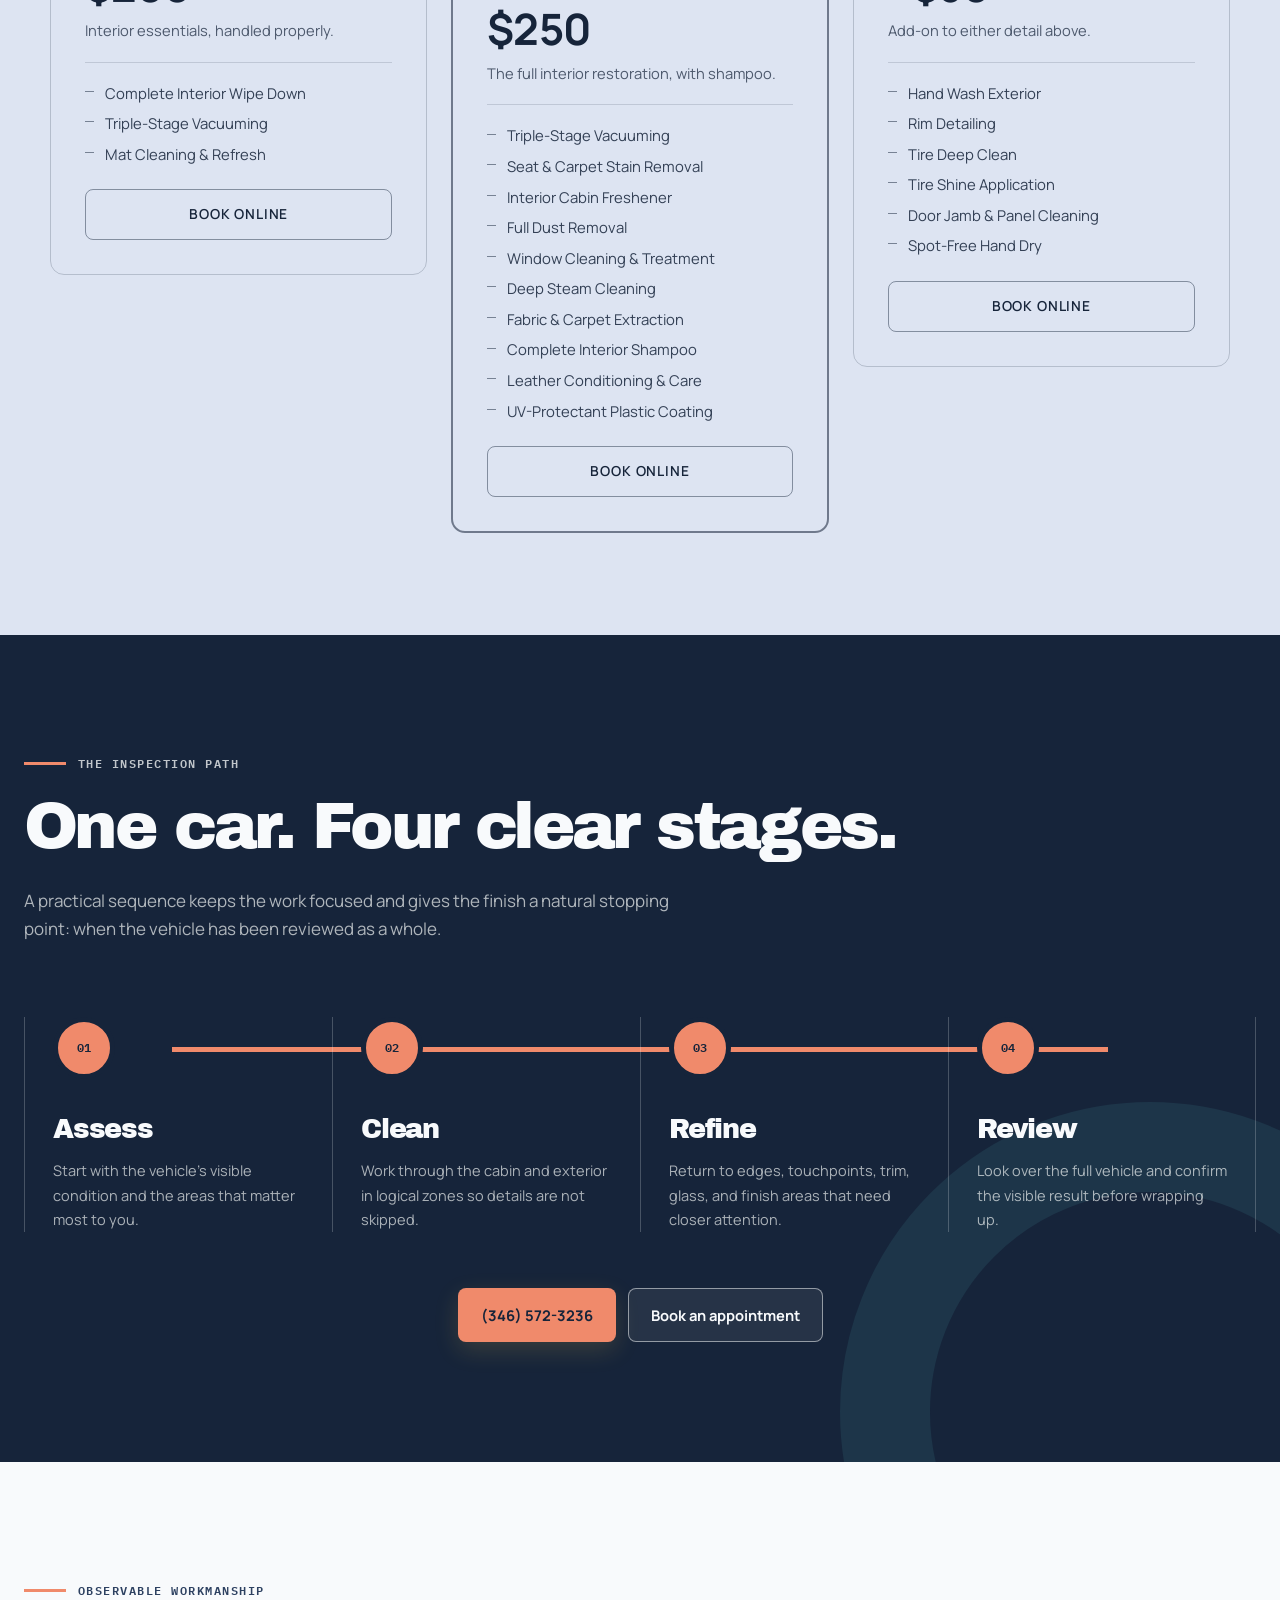
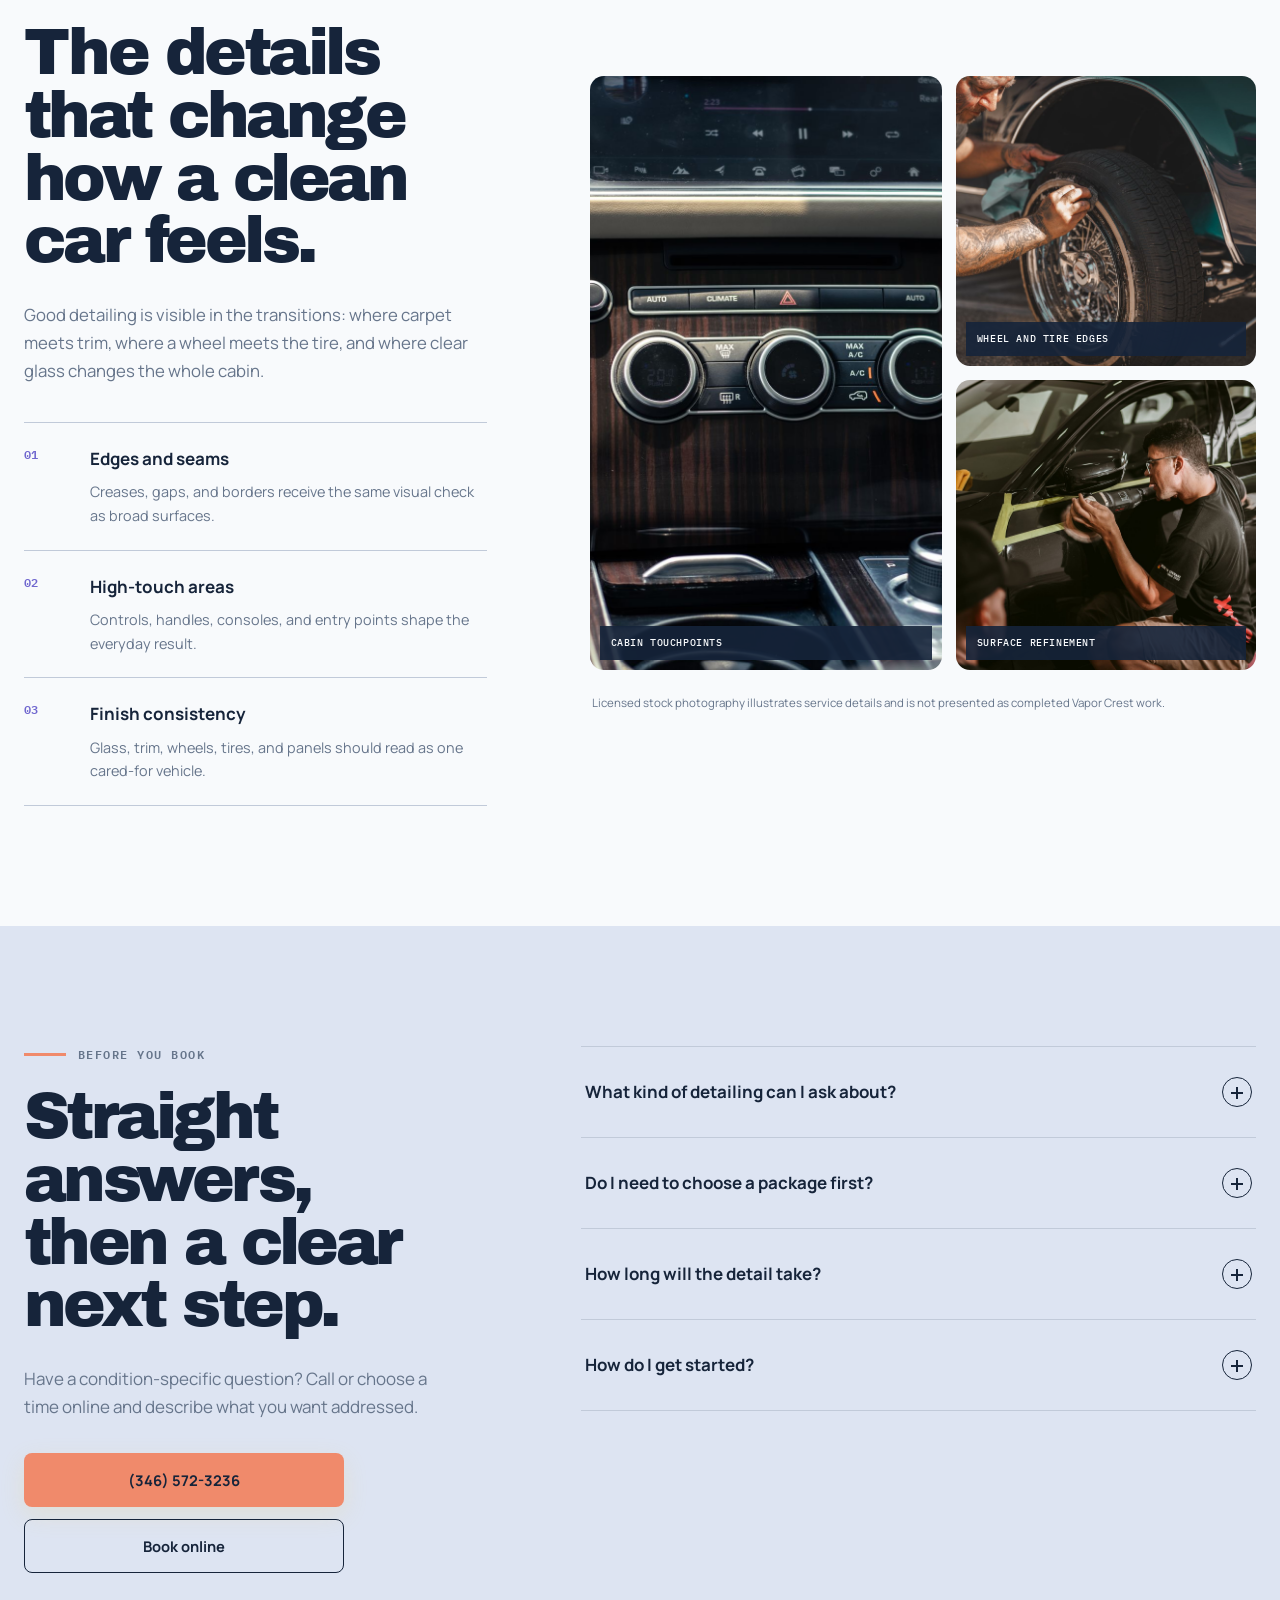
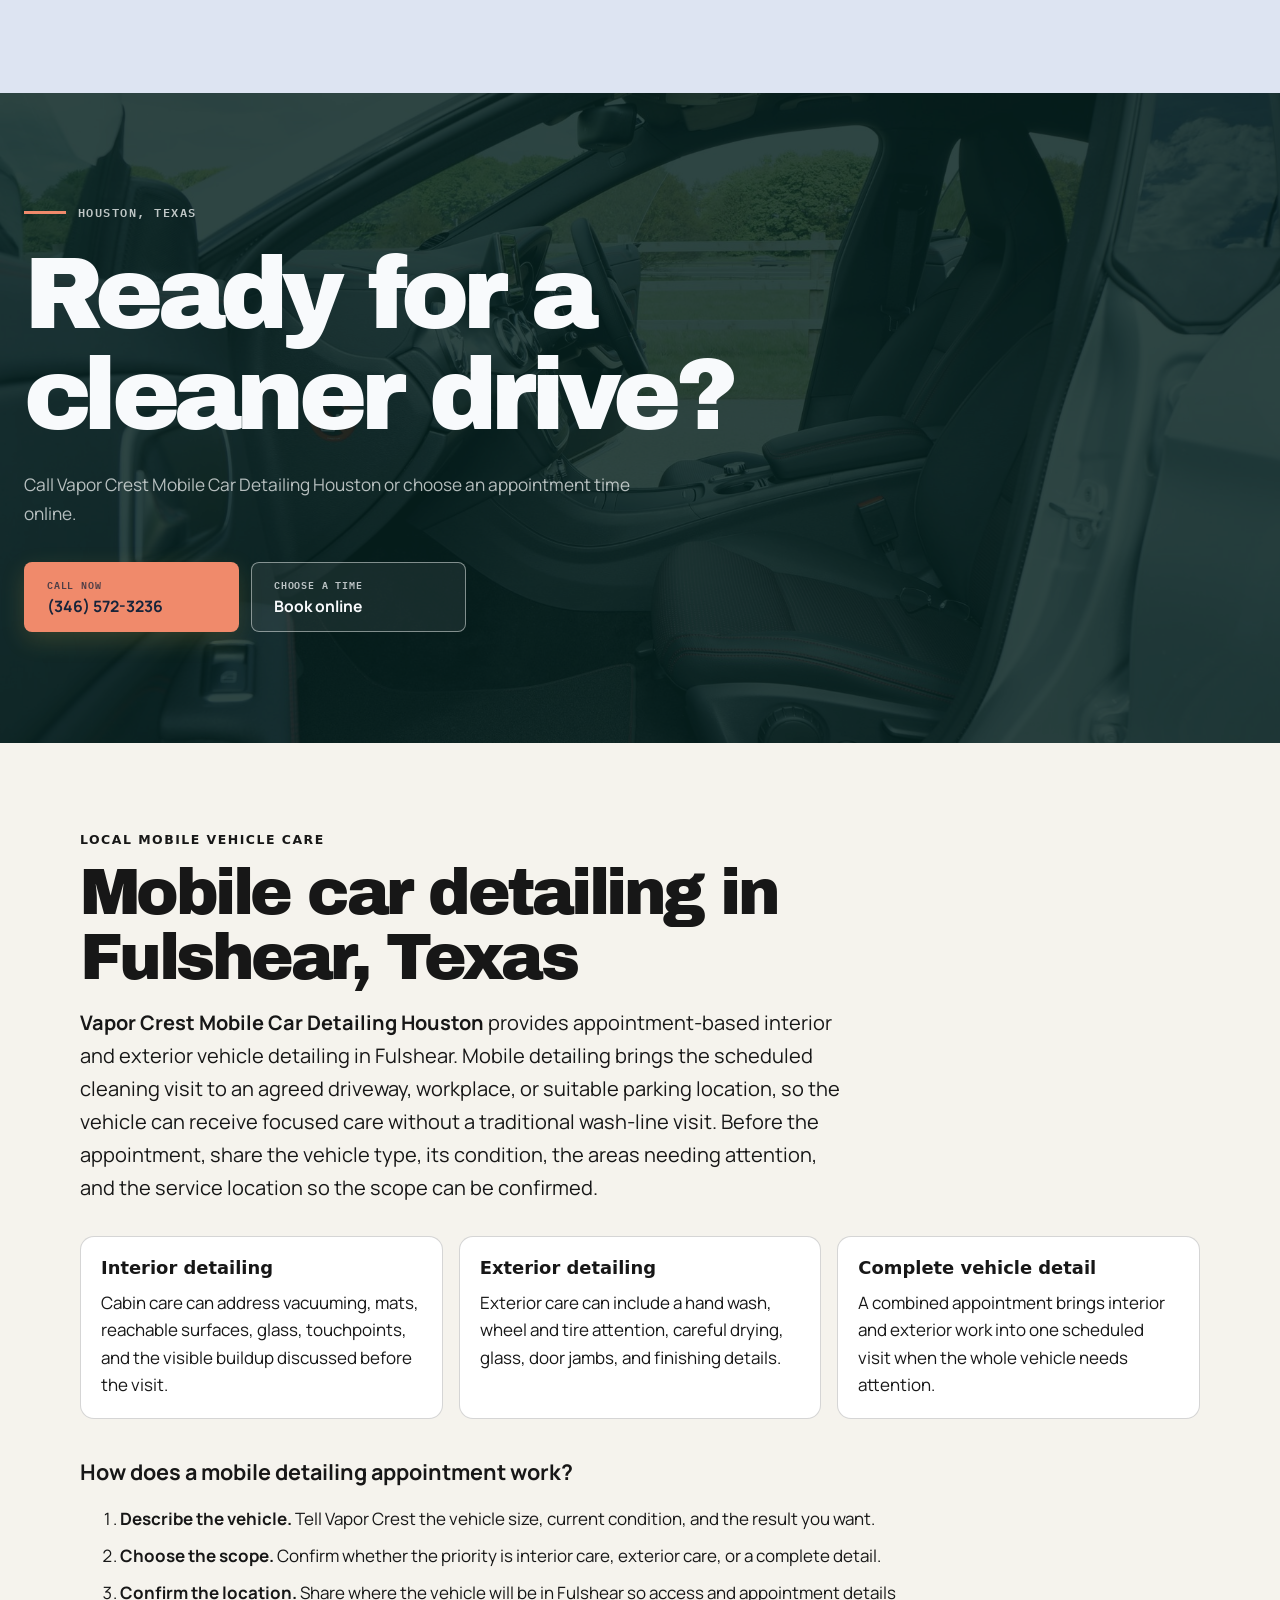
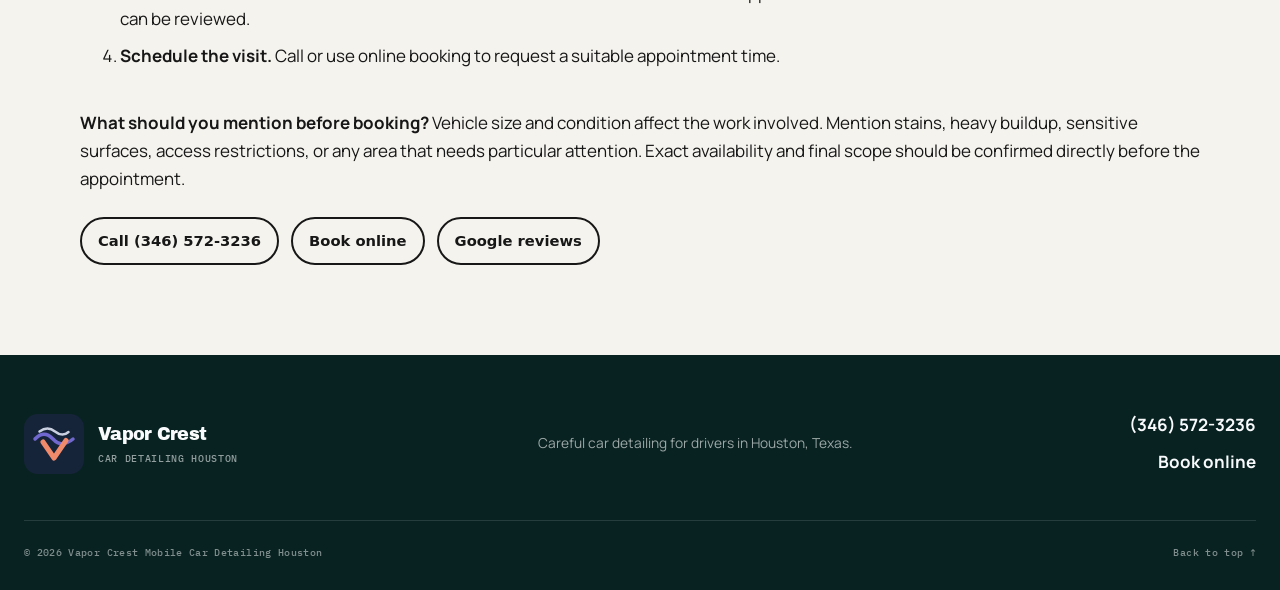
==== commit abd5a985: "Improve local SEO and AI search visibility" ====
--- a/index.html
+++ b/index.html
@@ -3,90 +3,169 @@
   <head>
     <meta charset="utf-8">
     <meta name="viewport" content="width=device-width, initial-scale=1">
-    <title>Vapor Crest Mobile Car Detailing Houston | Call or Book Online</title>
-    <meta name="description" content="Vapor Crest Mobile Car Detailing Houston offers careful interior, exterior, and finish-focused car detailing in Houston, Texas. Call or book online.">
+    <title>Mobile Car Detailing in Fulshear, TX | Vapor Crest</title>
     <meta name="theme-color" content="#24152b">
-    <meta name="robots" content="index,follow,max-image-preview:large">
     <link rel="canonical" href="https://vaporcrest.shop/">
     <link rel="icon" href="assets/favicon.svg" type="image/svg+xml">
     <link rel="preload" href="assets/fonts/archivo-black.ttf" as="font" type="font/ttf" crossorigin>
     <link rel="preload" href="assets/hero-foam-car.jpg" as="image">
     <link rel="stylesheet" href="styles.css">
-    <meta property="og:type" content="website">
-    <meta property="og:title" content="Vapor Crest Mobile Car Detailing Houston">
-    <meta property="og:description" content="Careful car detailing for the cabin, body, and finish. Call or book online in Houston, Texas.">
-    <meta property="og:url" content="https://vaporcrest.shop/">
-    <meta property="og:image" content="https://vaporcrest.shop/assets/hero-foam-car.jpg">
-    <meta property="og:locale" content="en_US">
-    <meta name="twitter:card" content="summary_large_image">
     <script type="application/ld+json">
-      {
-        "@context": "https://schema.org",
-        "@type": "LocalBusiness",
-        "name": "Vapor Crest Mobile Car Detailing Houston",
-        "url": "https://vaporcrest.shop/",
-        "telephone": "+1 346-572-3236",
-        "address": {
-          "@type": "PostalAddress",
-          "streetAddress": "4107 Westerdale Dr",
-          "addressLocality": "Fulshear",
-          "addressRegion": "TX",
-          "postalCode": "77441",
-          "addressCountry": "US"
-        },
-        "description": "Careful interior, exterior, and finish-focused car detailing for drivers in Houston, Texas.",
-        "areaServed": {
-          "@type": "City",
-          "name": "Houston, Texas"
-        },
-        "knowsAbout": [
-          "Car detailing",
-          "Interior car detailing",
-          "Exterior car detailing",
-          "Vehicle finish care"
-        ],
-        "priceRange": "$200-$250",
-        "makesOffer": [
-          {
-            "@type": "Offer",
-            "name": "Basic Detail",
-            "price": "200",
-            "priceCurrency": "USD",
-            "availability": "https://schema.org/InStock",
-            "itemOffered": {
-              "@type": "Service",
-              "name": "Basic Detail",
-              "description": "Interior essentials: complete interior wipe down, triple-stage vacuuming, and mat cleaning and refresh."
-            }
-          },
-          {
-            "@type": "Offer",
-            "name": "Premium Detail",
-            "price": "250",
-            "priceCurrency": "USD",
-            "availability": "https://schema.org/InStock",
-            "itemOffered": {
-              "@type": "Service",
-              "name": "Premium Detail",
-              "description": "The full interior restoration, including complete interior shampoo, deep steam cleaning, fabric and carpet extraction, and leather conditioning."
-            }
-          },
-          {
-            "@type": "Offer",
-            "name": "Exterior Wash",
-            "price": "50",
-            "priceCurrency": "USD",
-            "availability": "https://schema.org/InStock",
-            "itemOffered": {
-              "@type": "Service",
-              "name": "Exterior Wash",
-              "description": "Add-on exterior wash: hand wash, rim detailing, tire deep clean and shine, door jamb cleaning, and spot-free hand dry."
-            }
-          }
-        ]
+{
+  "@context": "https://schema.org",
+  "@type": "AutomotiveBusiness",
+  "name": "Vapor Crest Mobile Car Detailing Houston",
+  "url": "https://vaporcrest.shop/",
+  "telephone": "+1 346-572-3236",
+  "address": {
+    "@type": "PostalAddress",
+    "streetAddress": "4107 Westerdale Dr",
+    "addressLocality": "Fulshear",
+    "addressRegion": "TX",
+    "postalCode": "77441",
+    "addressCountry": "US"
+  },
+  "description": "Careful interior, exterior, and finish-focused car detailing for drivers in Houston, Texas.",
+  "areaServed": {
+    "@type": "City",
+    "name": "Fulshear",
+    "containedInPlace": {
+      "@type": "State",
+      "name": "Texas"
+    }
+  },
+  "knowsAbout": [
+    "Car detailing",
+    "Interior car detailing",
+    "Exterior car detailing",
+    "Vehicle finish care"
+  ],
+  "priceRange": "$200-$250",
+  "makesOffer": [
+    {
+      "@type": "Offer",
+      "name": "Basic Detail",
+      "price": "200",
+      "priceCurrency": "USD",
+      "availability": "https://schema.org/InStock",
+      "itemOffered": {
+        "@type": "Service",
+        "name": "Basic Detail",
+        "description": "Interior essentials: complete interior wipe down, triple-stage vacuuming, and mat cleaning and refresh."
       }
+    },
+    {
+      "@type": "Offer",
+      "name": "Premium Detail",
+      "price": "250",
+      "priceCurrency": "USD",
+      "availability": "https://schema.org/InStock",
+      "itemOffered": {
+        "@type": "Service",
+        "name": "Premium Detail",
+        "description": "The full interior restoration, including complete interior shampoo, deep steam cleaning, fabric and carpet extraction, and leather conditioning."
+      }
+    },
+    {
+      "@type": "Offer",
+      "name": "Exterior Wash",
+      "price": "50",
+      "priceCurrency": "USD",
+      "availability": "https://schema.org/InStock",
+      "itemOffered": {
+        "@type": "Service",
+        "name": "Exterior Wash",
+        "description": "Add-on exterior wash: hand wash, rim detailing, tire deep clean and shine, door jamb cleaning, and spot-free hand dry."
+      }
+    }
+  ],
+  "@id": "https://vaporcrest.shop/#business",
+  "geo": {
+    "@type": "GeoCoordinates",
+    "latitude": 29.66011923674,
+    "longitude": -95.936088434336
+  },
+  "image": "https://vaporcrest.shop/assets/hero-foam-car.jpg",
+  "sameAs": [
+    "https://g.page/r/CbskpBU1GV57EBM/review"
+  ],
+  "contactPoint": {
+    "@type": "ContactPoint",
+    "telephone": "+1 346-572-3236",
+    "contactType": "customer service",
+    "areaServed": "US-TX",
+    "availableLanguage": "English"
+  }
+}
     </script>
-  </head>
+<!-- SEO-GEO:START -->
+  <meta name="description" content="Mobile car detailing in Fulshear, TX from Vapor Crest, with interior cleaning, exterior hand washing, and complete details. Call or book online.">
+  <meta name="robots" content="index, follow, max-image-preview:large, max-snippet:-1, max-video-preview:-1">
+  <meta property="og:locale" content="en_US">
+  <meta property="og:type" content="website">
+  <meta property="og:site_name" content="Vapor Crest">
+  <meta property="og:title" content="Mobile Car Detailing in Fulshear, TX | Vapor Crest">
+  <meta property="og:description" content="Mobile car detailing in Fulshear, TX from Vapor Crest, with interior cleaning, exterior hand washing, and complete details. Call or book online.">
+  <meta property="og:url" content="https://vaporcrest.shop/">
+  <meta property="og:image" content="https://vaporcrest.shop/assets/hero-foam-car.jpg">
+  <meta name="twitter:image" content="https://vaporcrest.shop/assets/hero-foam-car.jpg">
+  <meta name="twitter:card" content="summary_large_image">
+  <meta name="twitter:title" content="Mobile Car Detailing in Fulshear, TX | Vapor Crest">
+  <meta name="twitter:description" content="Mobile car detailing in Fulshear, TX from Vapor Crest, with interior cleaning, exterior hand washing, and complete details. Call or book online.">
+  <style id="seo-geo-styles">
+    .seo-local-intent { display:block; margin:0 0 .55rem; font:700 clamp(.78rem,1.1vw,.95rem)/1.2 system-ui,sans-serif; letter-spacing:.08em; text-transform:uppercase; }
+    .seo-geo-section { background:#f5f3ed; color:#171717; padding:clamp(3.5rem,7vw,6.5rem) clamp(1.25rem,5vw,5rem); }
+    .seo-geo-inner { width:min(1120px,100%); margin:0 auto; }
+    .seo-geo-kicker { margin:0 0 .75rem; font:700 .78rem/1.2 system-ui,sans-serif; letter-spacing:.12em; text-transform:uppercase; }
+    .seo-geo-section h2 { max-width:22ch; margin:0 0 1rem; color:inherit; font-size:clamp(2rem,5vw,4rem); line-height:1.02; }
+    .seo-geo-answer { max-width:760px; margin:0 0 2rem; font-size:clamp(1.05rem,2vw,1.25rem); line-height:1.65; }
+    .seo-geo-grid { display:grid; grid-template-columns:repeat(3,minmax(0,1fr)); gap:1rem; margin:2rem 0; }
+    .seo-geo-card { border:1px solid rgba(23,23,23,.18); border-radius:14px; padding:1.25rem; background:#fff; }
+    .seo-geo-card h3 { margin:0 0 .6rem; color:inherit; font:700 1.12rem/1.25 system-ui,sans-serif; }
+    .seo-geo-card p { margin:0; line-height:1.6; }
+    .seo-geo-steps { max-width:820px; margin:2.5rem 0; }
+    .seo-geo-steps li { margin:.65rem 0; line-height:1.55; }
+    .seo-geo-actions { display:flex; flex-wrap:wrap; gap:.75rem; margin-top:1.5rem; }
+    .seo-geo-action { display:inline-flex; align-items:center; min-height:48px; padding:.75rem 1rem; border:2px solid currentColor; border-radius:999px; color:inherit; font:700 .92rem/1 system-ui,sans-serif; text-decoration:none; }
+    @media (max-width:760px) { .seo-geo-grid { grid-template-columns:1fr; } }
+  </style>
+<!-- SEO-GEO:END -->
+  <script id="seo-geo-entity-schema" type="application/ld+json">
+{
+  "@context": "https://schema.org",
+  "@graph": [
+    {
+      "@type": "WebSite",
+      "@id": "https://vaporcrest.shop/#website",
+      "url": "https://vaporcrest.shop/",
+      "name": "Vapor Crest Mobile Car Detailing Houston",
+      "inLanguage": "en-US",
+      "publisher": {
+        "@id": "https://vaporcrest.shop/#business"
+      }
+    },
+    {
+      "@type": "Service",
+      "@id": "https://vaporcrest.shop/#mobile-car-detailing",
+      "name": "Mobile Car Detailing in Fulshear, Texas",
+      "serviceType": "Mobile car detailing",
+      "provider": {
+        "@id": "https://vaporcrest.shop/#business"
+      },
+      "areaServed": {
+        "@type": "City",
+        "name": "Fulshear",
+        "containedInPlace": {
+          "@type": "State",
+          "name": "Texas"
+        }
+      },
+      "url": "https://vaporcrest.shop/#services"
+    }
+  ]
+}
+  </script>
+</head>
   <body>
     <a class="skip-link" href="#main-content">Skip to content</a>
 
@@ -125,7 +204,7 @@
         <div class="hero-grid shell">
           <div class="hero-copy">
             <p class="eyebrow light"><span></span> Houston, Texas · Car detailing</p>
-            <h1>Lift the haze. <em>Find the crest.</em></h1>
+            <h1><span class="seo-local-intent" data-seo-local-intent>Mobile Car Detailing in Fulshear, TX</span>Lift the haze. <em>Find the crest.</em></h1>
             <p class="hero-lede">Vapor Crest Mobile Car Detailing Houston focuses on the cabin, body, and finish—the parts you see, touch, and notice every time you drive.</p>
             <div class="action-pair hero-actions">
               <a class="button button-call" href="tel:+13465723236">
@@ -387,7 +466,48 @@
           </div>
         </div>
       </section>
-    </main>
+    <!-- SEO-GEO-LOCAL:START -->
+    <section class="seo-geo-section" id="local-detailing" aria-labelledby="local-detailing-title">
+      <div class="seo-geo-inner">
+        <p class="seo-geo-kicker">Local mobile vehicle care</p>
+        <h2 id="local-detailing-title">Mobile car detailing in Fulshear, Texas</h2>
+        <p class="seo-geo-answer"><strong>Vapor Crest Mobile Car Detailing Houston</strong> provides appointment-based interior and exterior vehicle detailing in Fulshear. Mobile detailing brings the scheduled cleaning visit to an agreed driveway, workplace, or suitable parking location, so the vehicle can receive focused care without a traditional wash-line visit. Before the appointment, share the vehicle type, its condition, the areas needing attention, and the service location so the scope can be confirmed.</p>
+
+        <div class="seo-geo-grid" aria-label="Available detailing options">
+          <article class="seo-geo-card">
+            <h3>Interior detailing</h3>
+            <p>Cabin care can address vacuuming, mats, reachable surfaces, glass, touchpoints, and the visible buildup discussed before the visit.</p>
+          </article>
+          <article class="seo-geo-card">
+            <h3>Exterior detailing</h3>
+            <p>Exterior care can include a hand wash, wheel and tire attention, careful drying, glass, door jambs, and finishing details.</p>
+          </article>
+          <article class="seo-geo-card">
+            <h3>Complete vehicle detail</h3>
+            <p>A combined appointment brings interior and exterior work into one scheduled visit when the whole vehicle needs attention.</p>
+          </article>
+        </div>
+
+        <div class="seo-geo-steps">
+          <h3>How does a mobile detailing appointment work?</h3>
+          <ol>
+            <li><strong>Describe the vehicle.</strong> Tell Vapor Crest the vehicle size, current condition, and the result you want.</li>
+            <li><strong>Choose the scope.</strong> Confirm whether the priority is interior care, exterior care, or a complete detail.</li>
+            <li><strong>Confirm the location.</strong> Share where the vehicle will be in Fulshear so access and appointment details can be reviewed.</li>
+            <li><strong>Schedule the visit.</strong> Call or use online booking to request a suitable appointment time.</li>
+          </ol>
+        </div>
+
+        <p><strong>What should you mention before booking?</strong> Vehicle size and condition affect the work involved. Mention stains, heavy buildup, sensitive surfaces, access restrictions, or any area that needs particular attention. Exact availability and final scope should be confirmed directly before the appointment.</p>
+        <div class="seo-geo-actions">
+          <a class="seo-geo-action" href="tel:+13465723236">Call (346) 572-3236</a>
+          <a class="seo-geo-action" href="https://cal.com/sumitdatta/auto-detail-service" target="_blank" rel="noopener">Book online</a>
+          <a class="seo-geo-action" href="https://g.page/r/CbskpBU1GV57EBM/review" target="_blank" rel="noopener">Google reviews</a>
+        </div>
+      </div>
+    </section>
+<!-- SEO-GEO-LOCAL:END -->
+  </main>
 
     <footer class="site-footer">
       <div class="shell footer-grid">
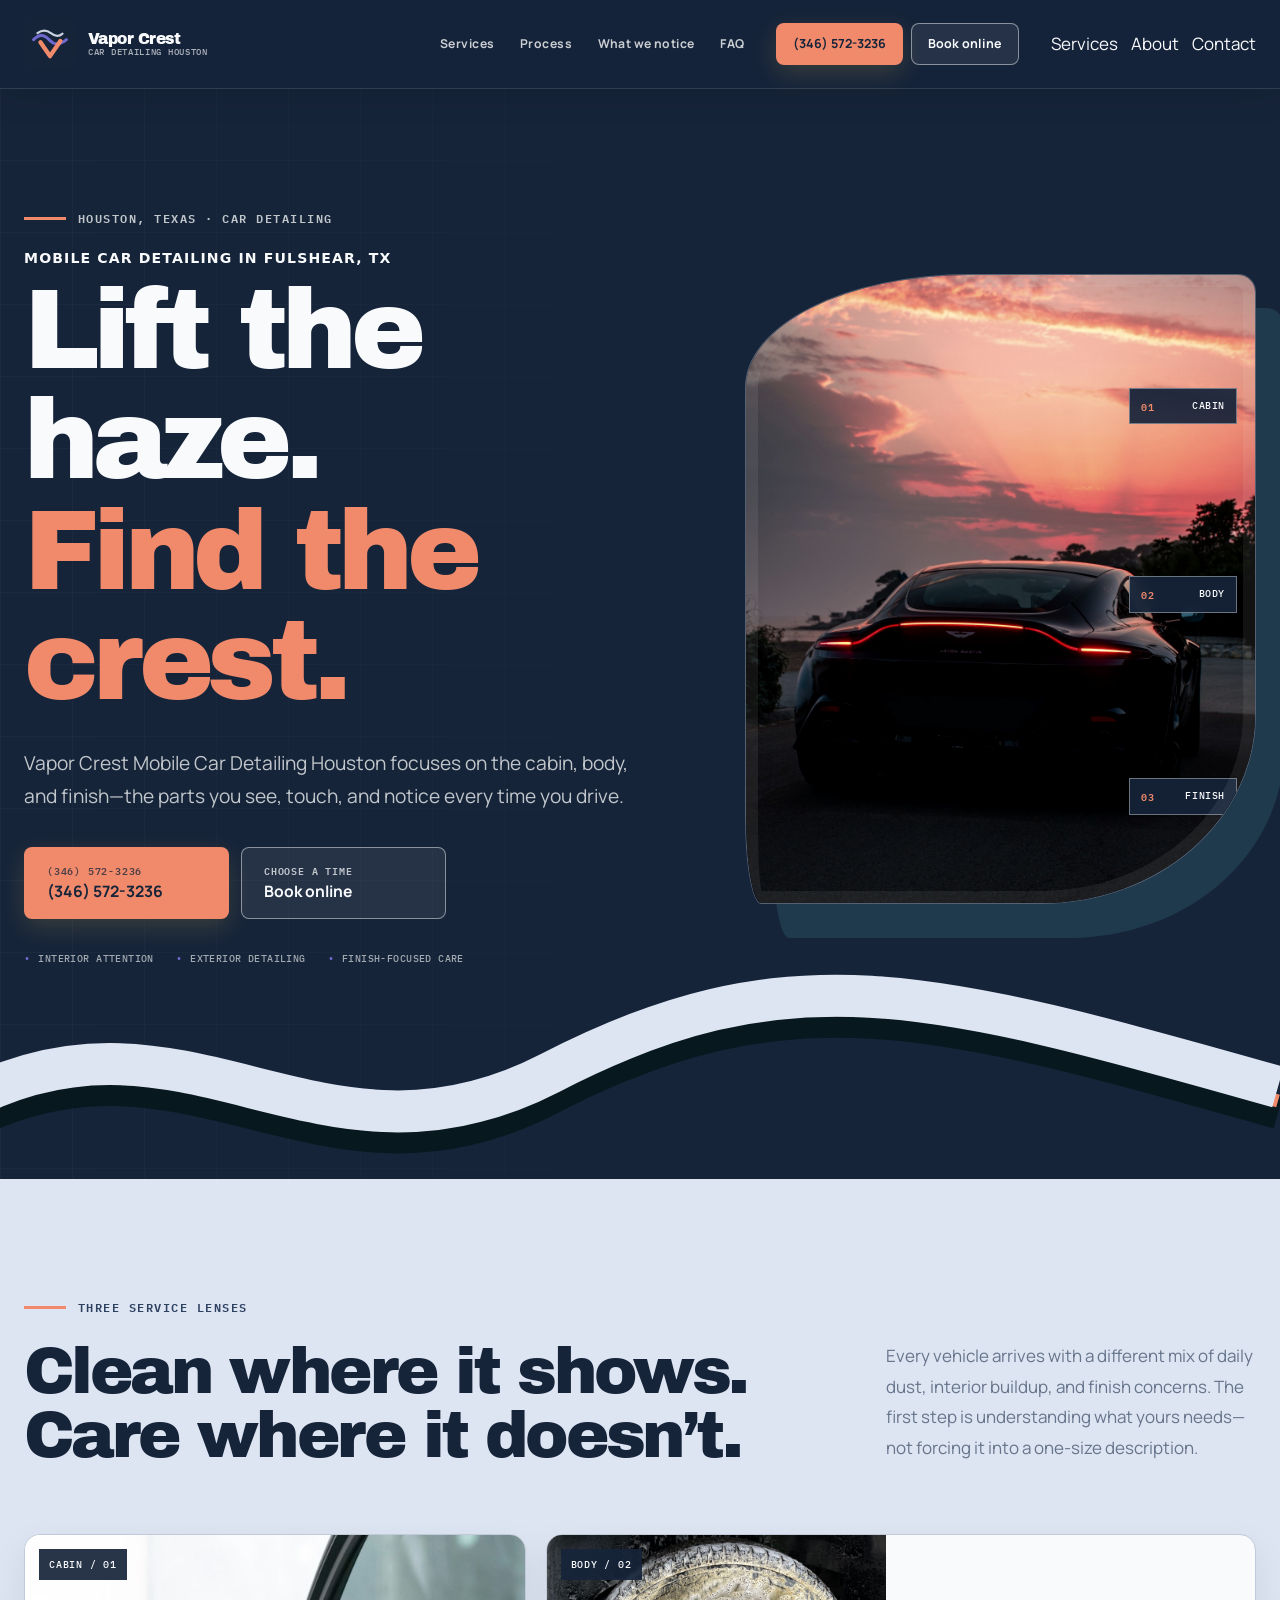
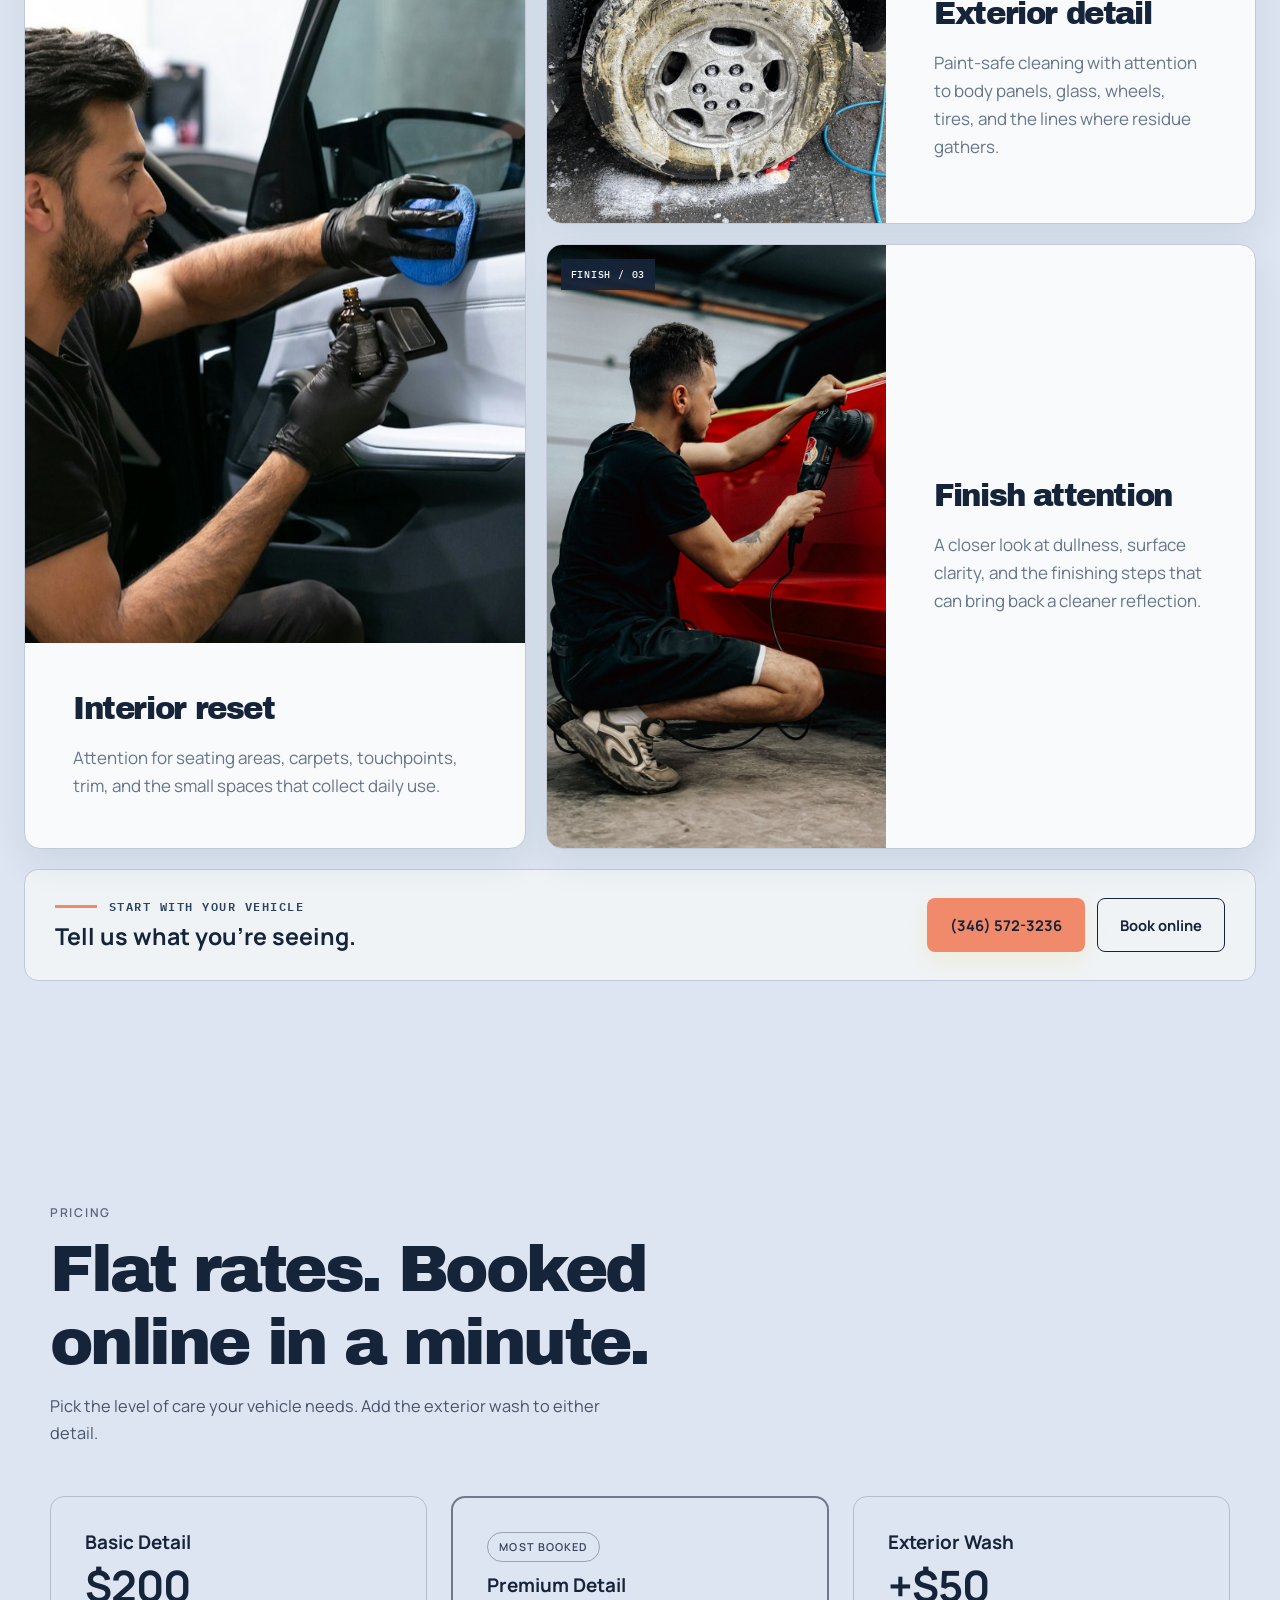
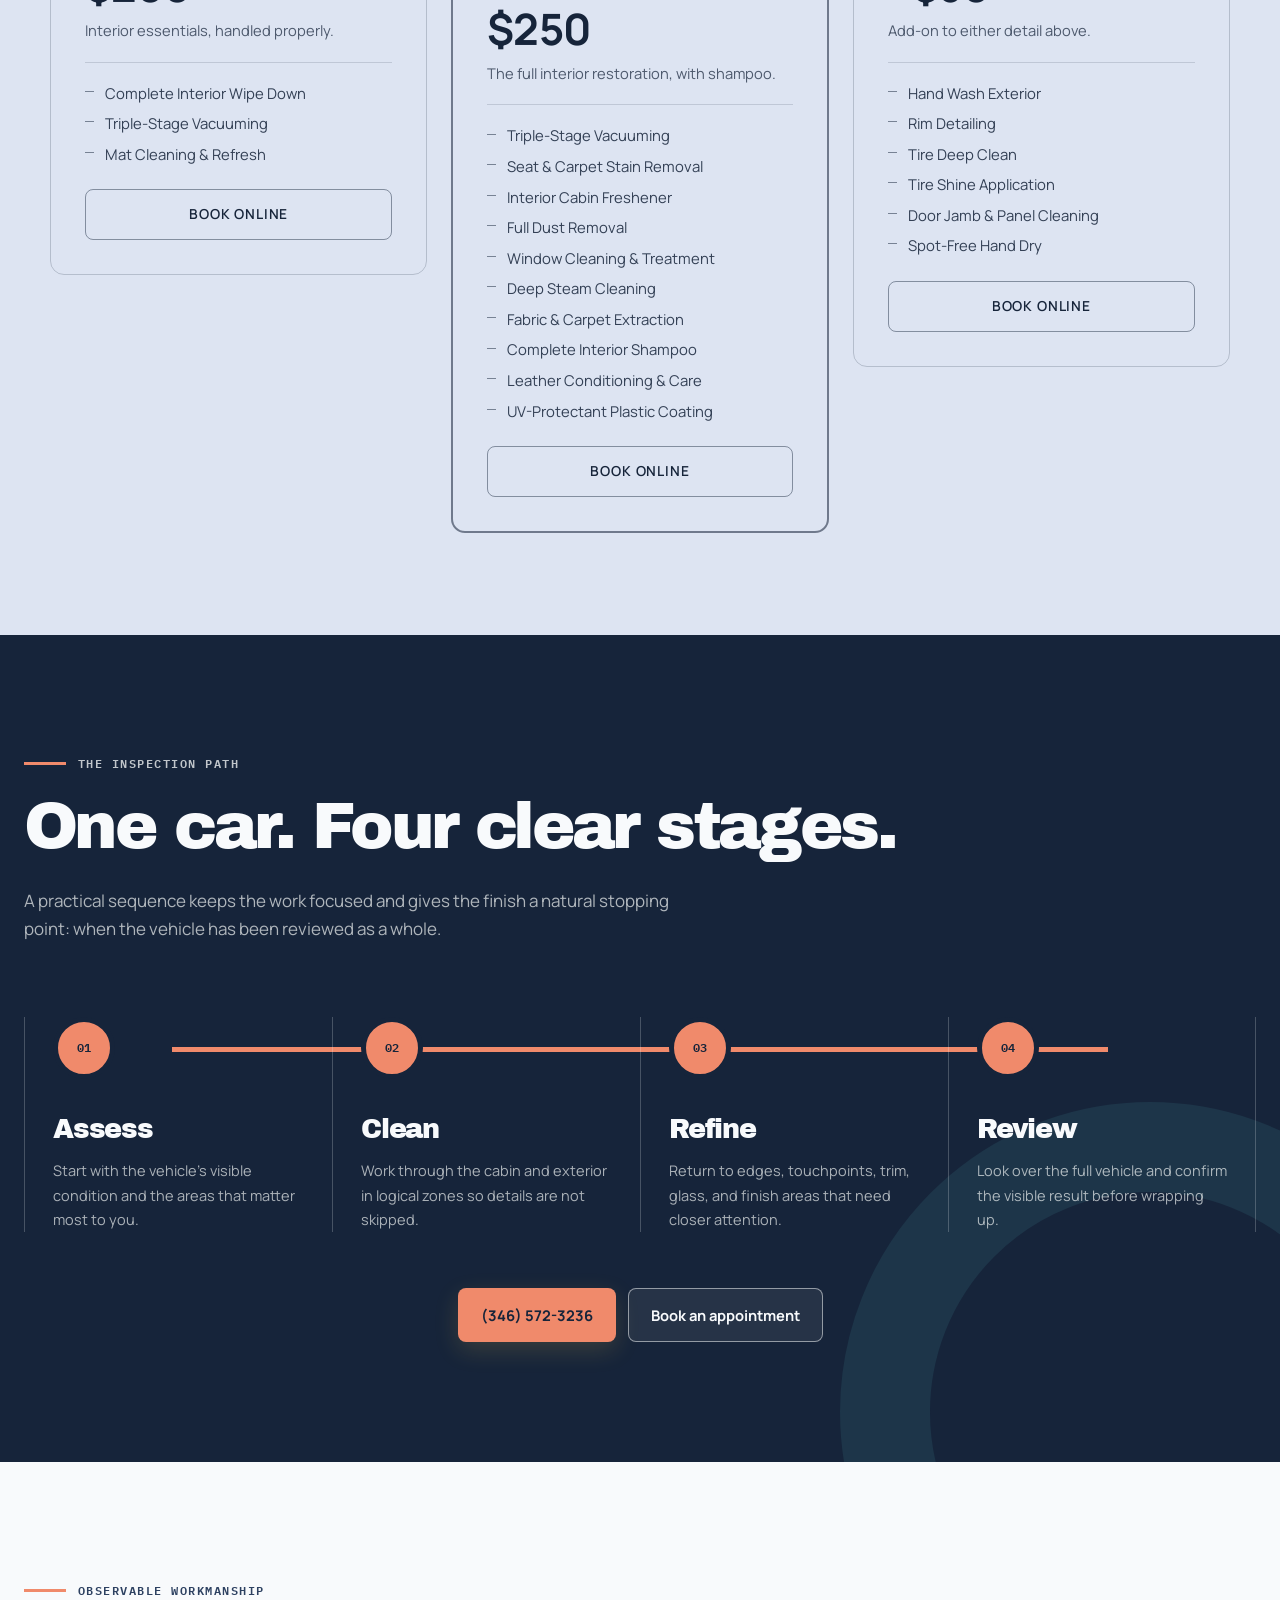
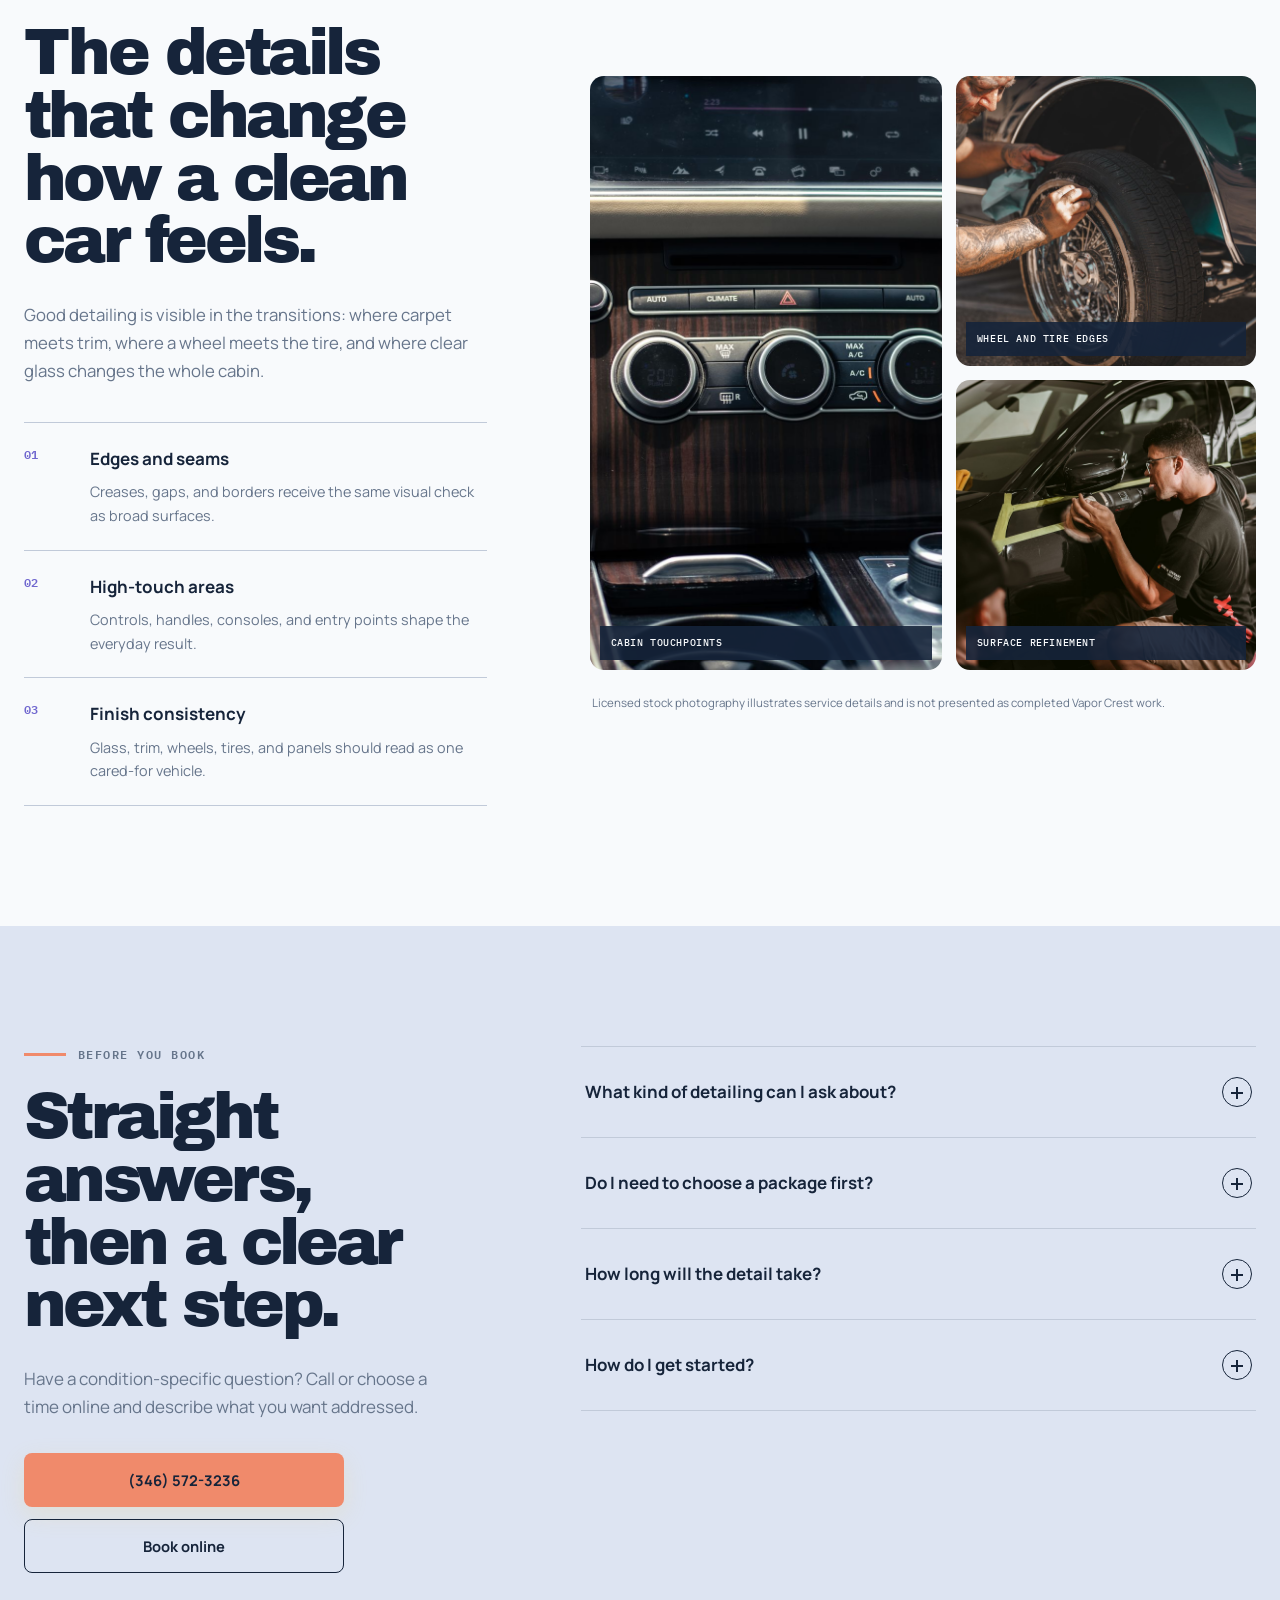
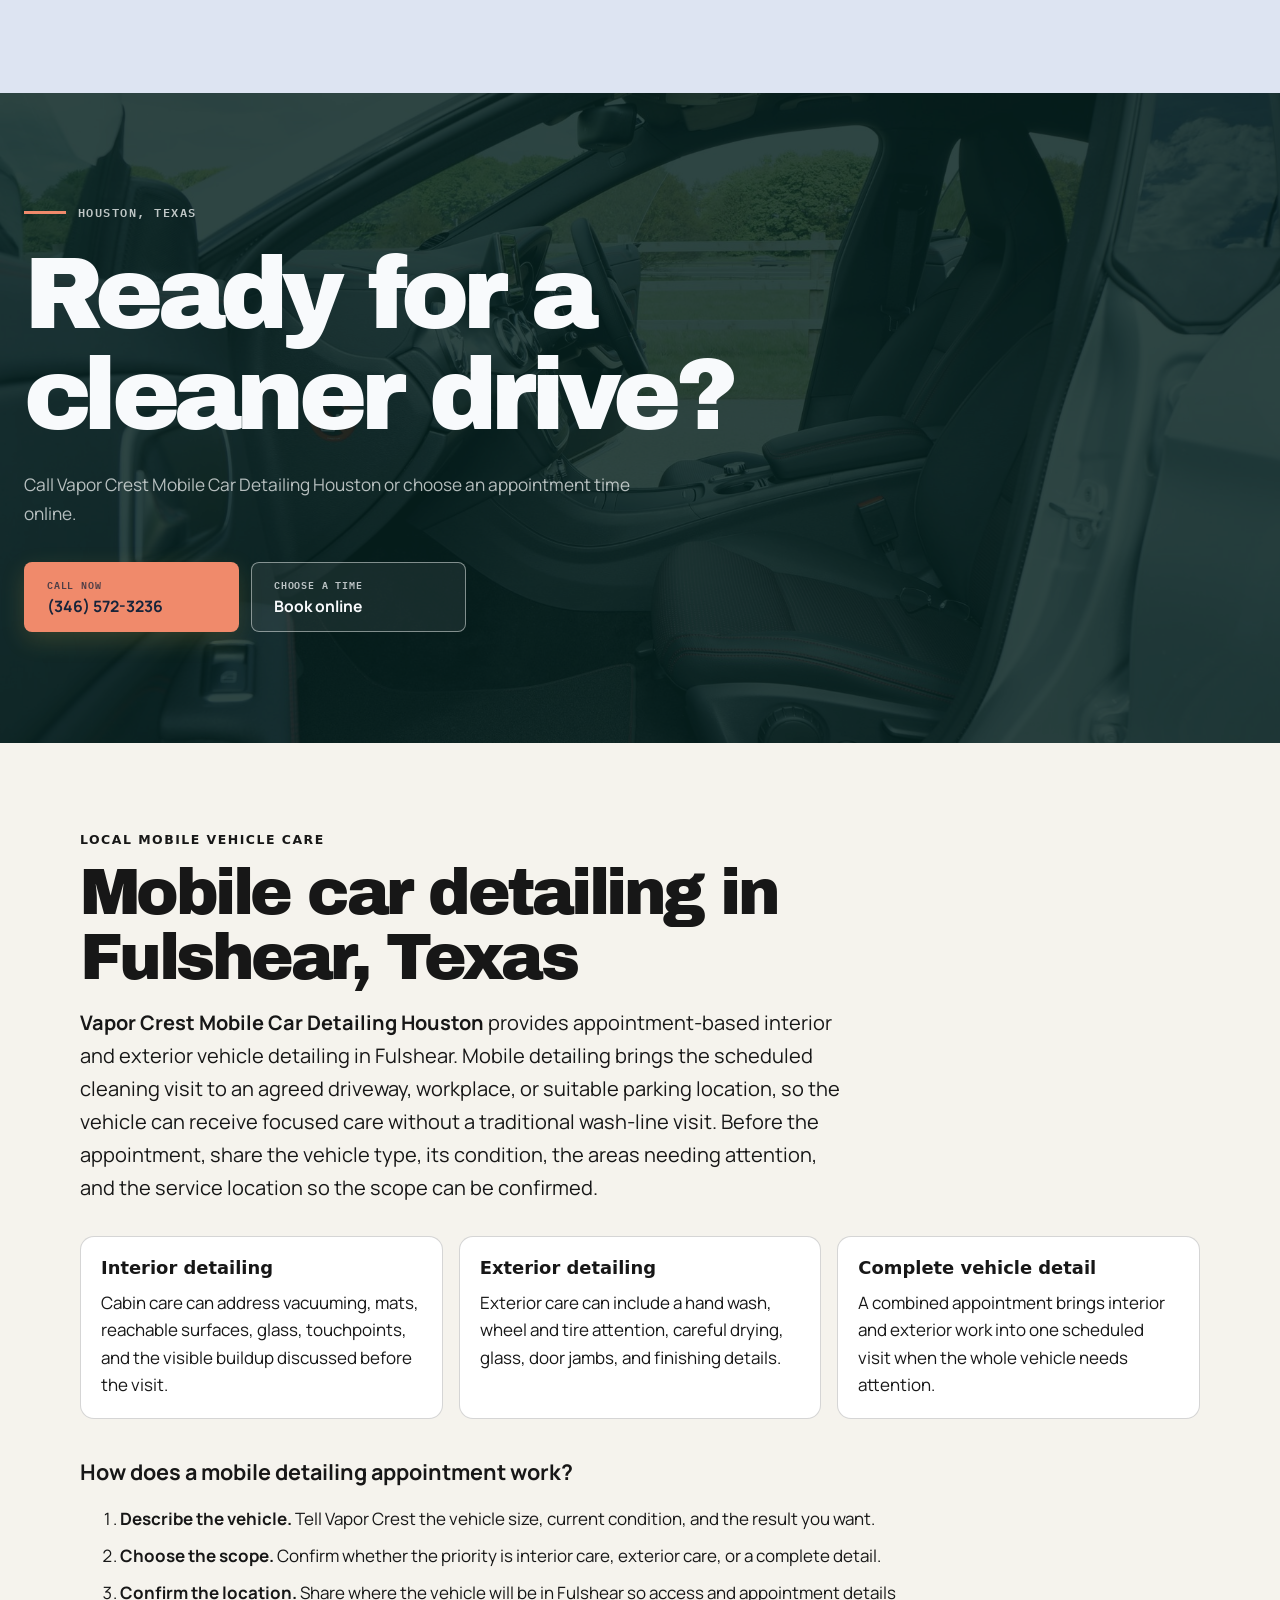
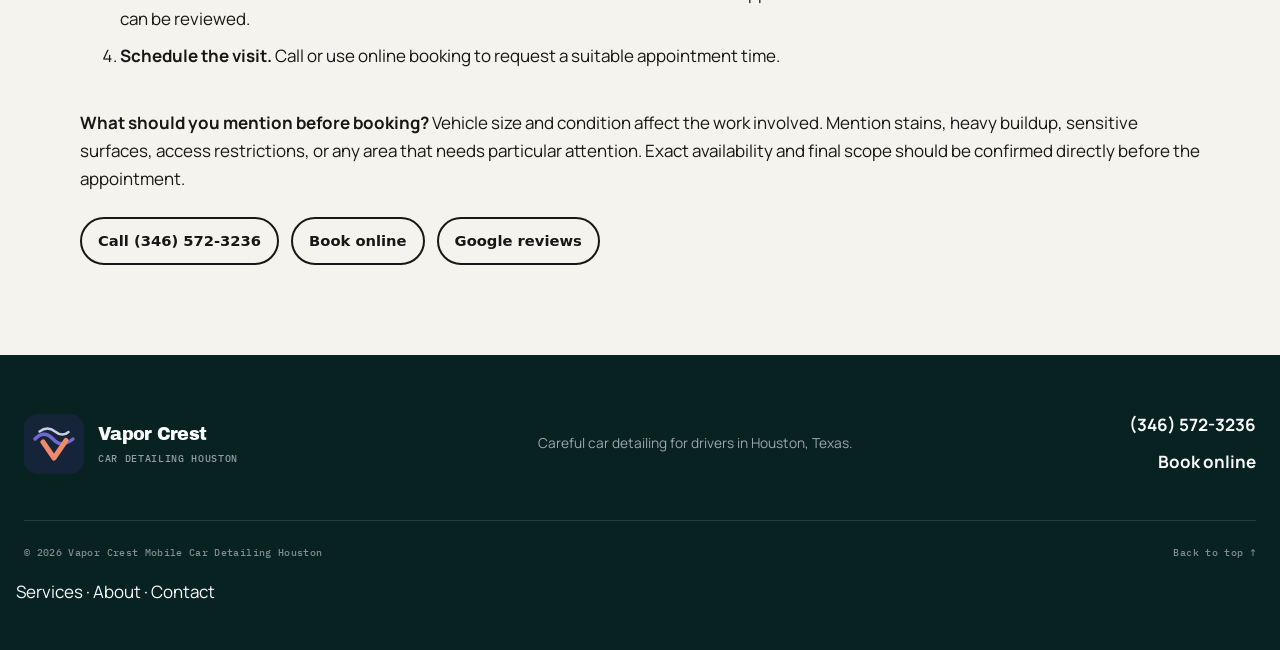
==== commit 79aa0051: "feat: add service SEO pages" ====
--- a/index.html
+++ b/index.html
@@ -165,7 +165,7 @@
   ]
 }
   </script>
-</head>
+<style id="SEO-NEXT-NAV-CSS">.seo-next-nav{display:flex;gap:.8rem;flex-wrap:wrap}.seo-next-footer-nav{padding:1rem}.seo-next-footer-nav a{color:inherit}</style></head>
   <body>
     <a class="skip-link" href="#main-content">Skip to content</a>
 
@@ -195,7 +195,7 @@
             <a class="button button-call button-small" href="tel:+13465723236" aria-label="Call Vapor Crest at (346) 572-3236">(346) 572-3236</a>
             <a class="button button-book button-small" href="https://cal.com/sumitdatta/auto-detail-service">Book online</a>
           </div>
-        </nav>
+        <!-- SEO-NEXT-NAV:START --><div class="seo-next-nav" aria-label="Expanded site pages"><a href="/services/">Services</a><a href="/about/">About</a><a href="/contact/">Contact</a></div><!-- SEO-NEXT-NAV:END --></nav>
       </div>
     </header>
 
@@ -525,7 +525,7 @@
         <span>© <span data-year>2026</span> Vapor Crest Mobile Car Detailing Houston</span>
         <a href="#top">Back to top ↑</a>
       </div>
-    </footer>
+    <!-- SEO-NEXT-NAV:START --><nav class="seo-next-footer-nav" aria-label="Expanded footer navigation"><a href="/services/">Services</a> · <a href="/about/">About</a> · <a href="/contact/">Contact</a></nav><!-- SEO-NEXT-NAV:END --></footer>
 
     <div class="mobile-sticky" aria-label="Contact options">
       <a class="sticky-call" href="tel:+13465723236"><span>Call</span><strong>(346) 572-3236</strong></a>
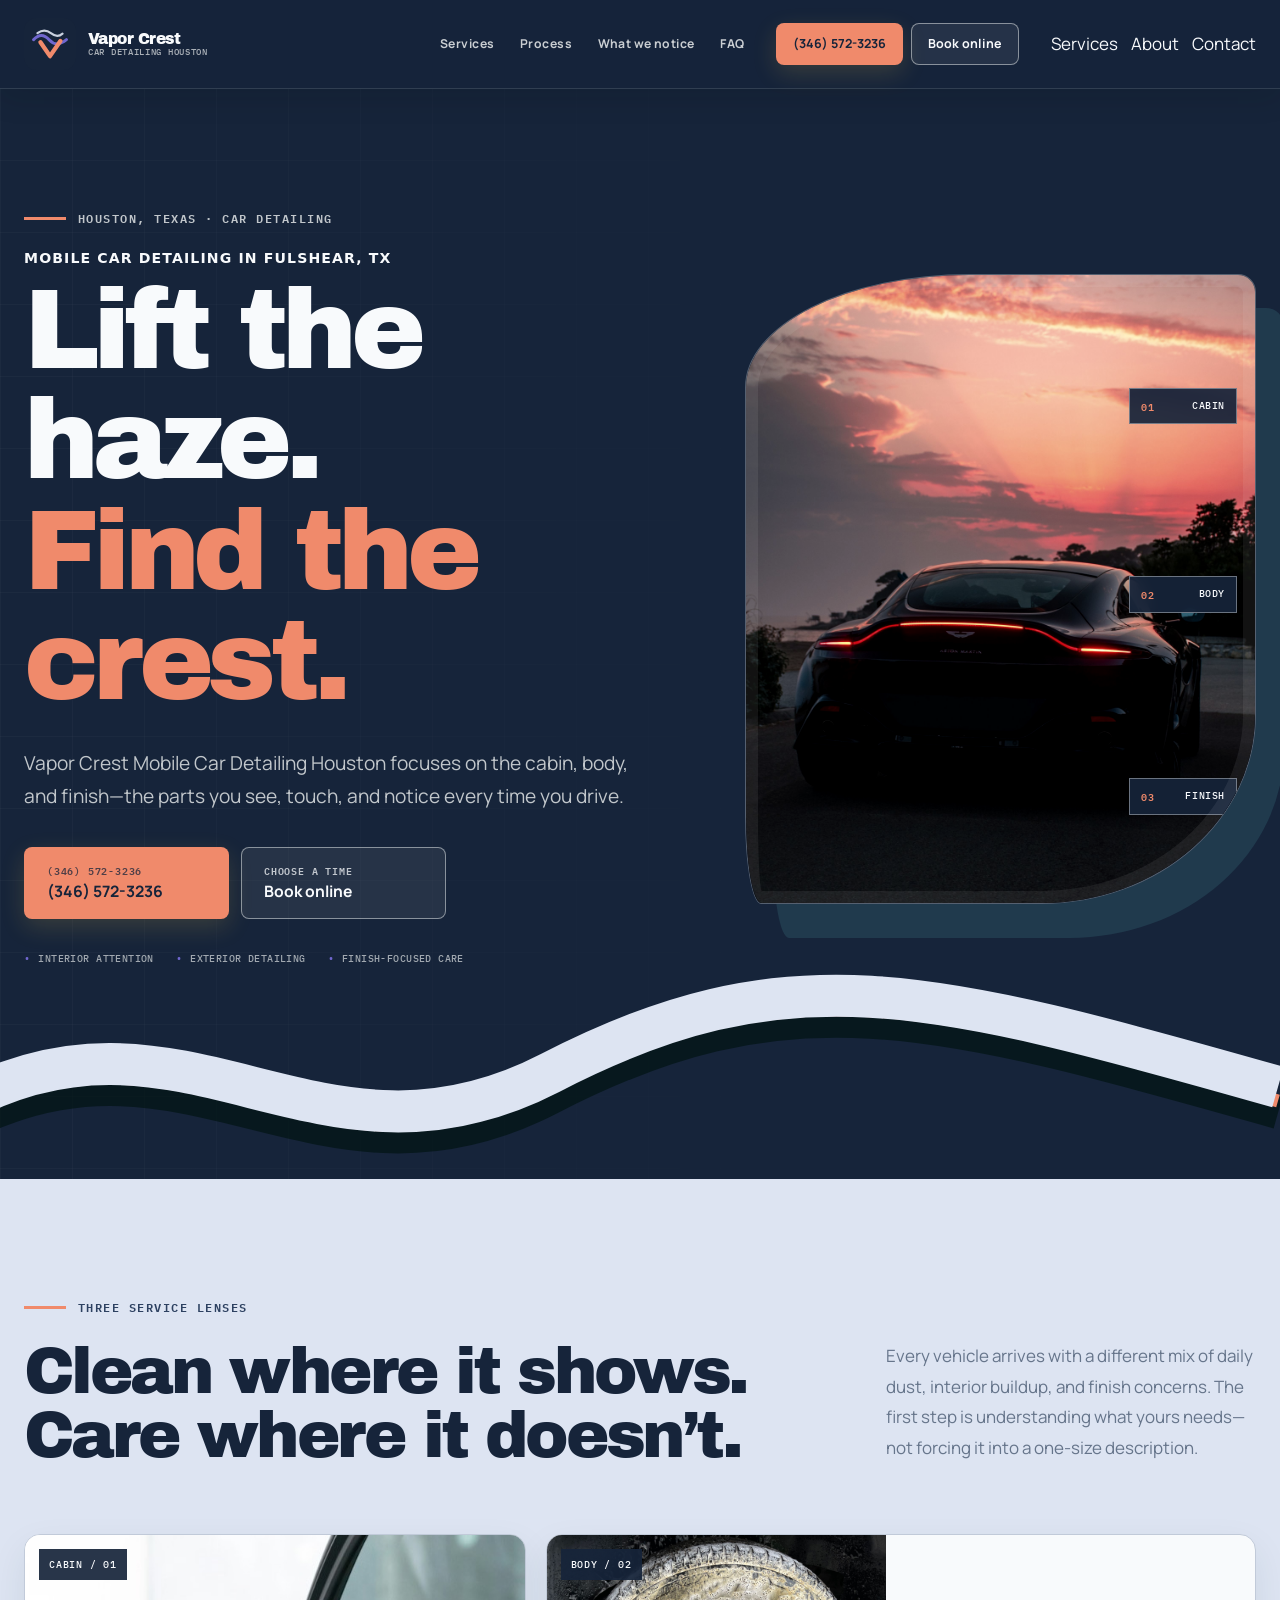
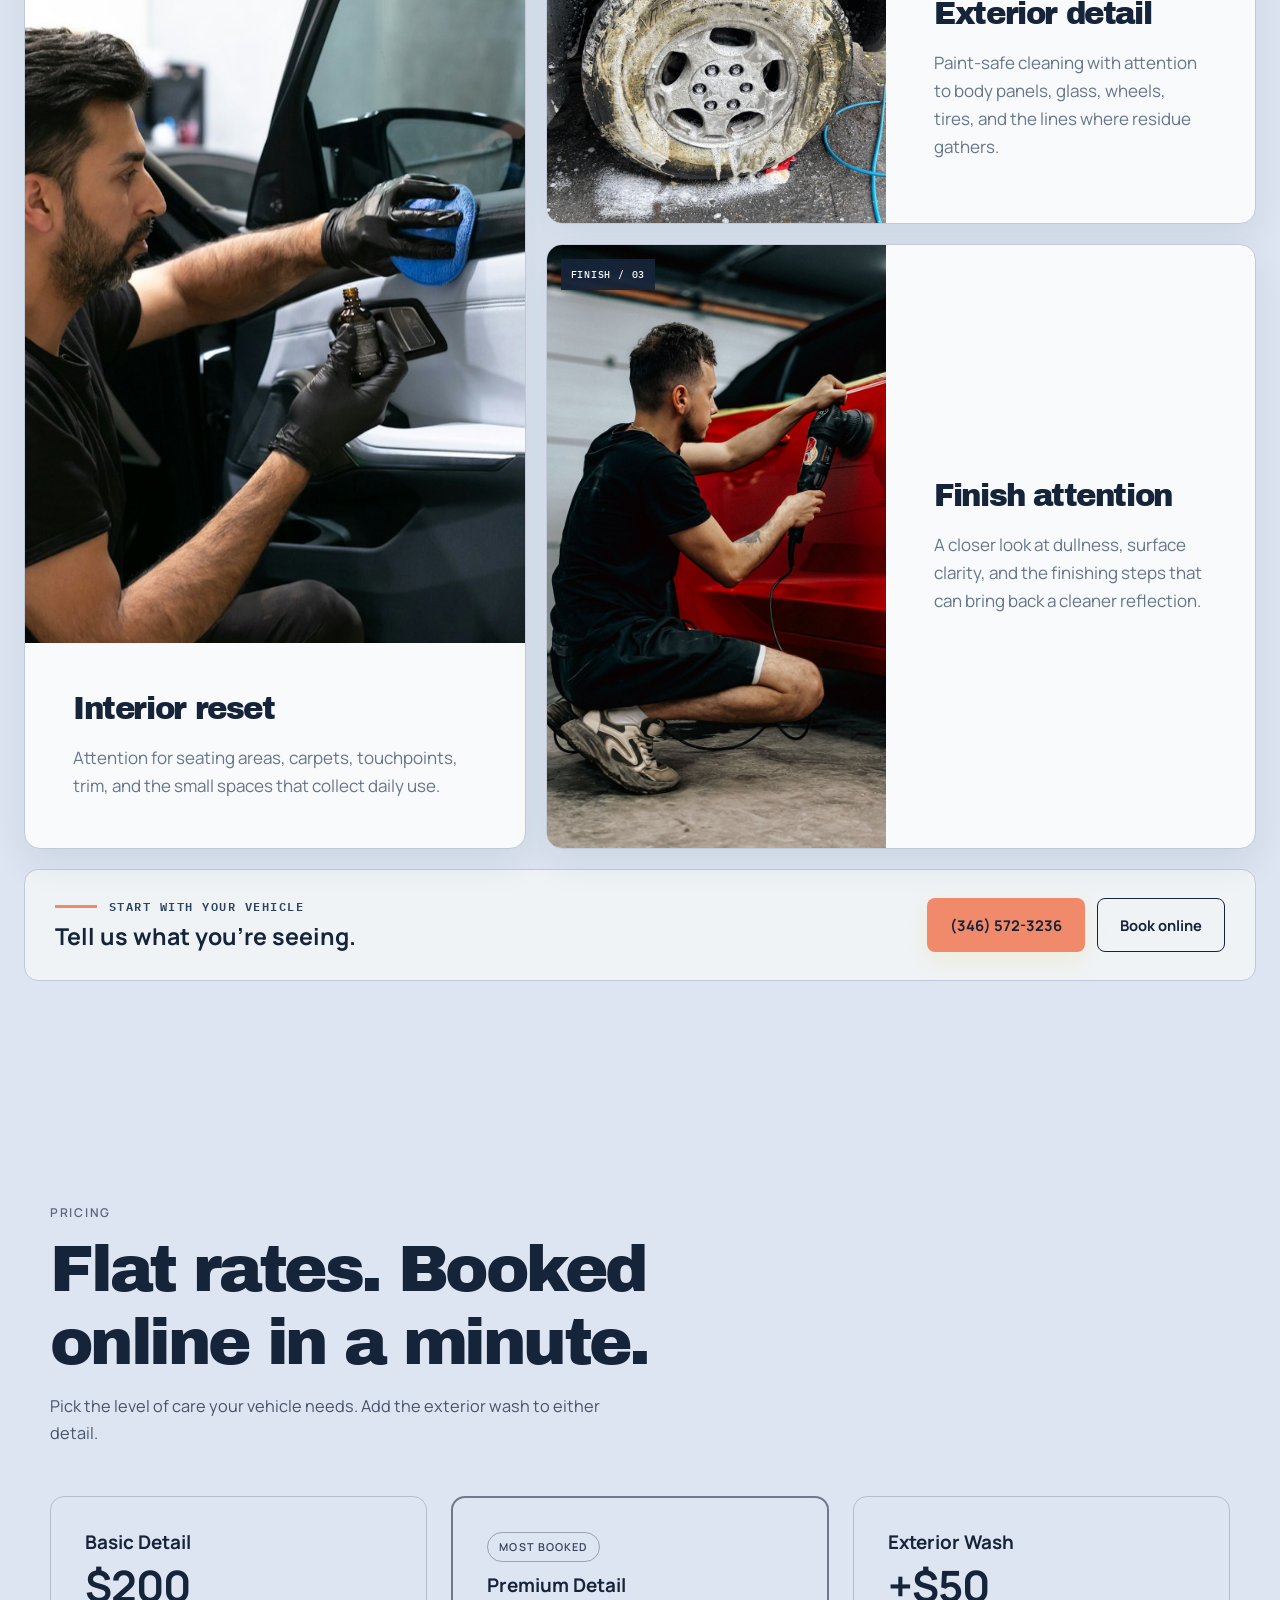
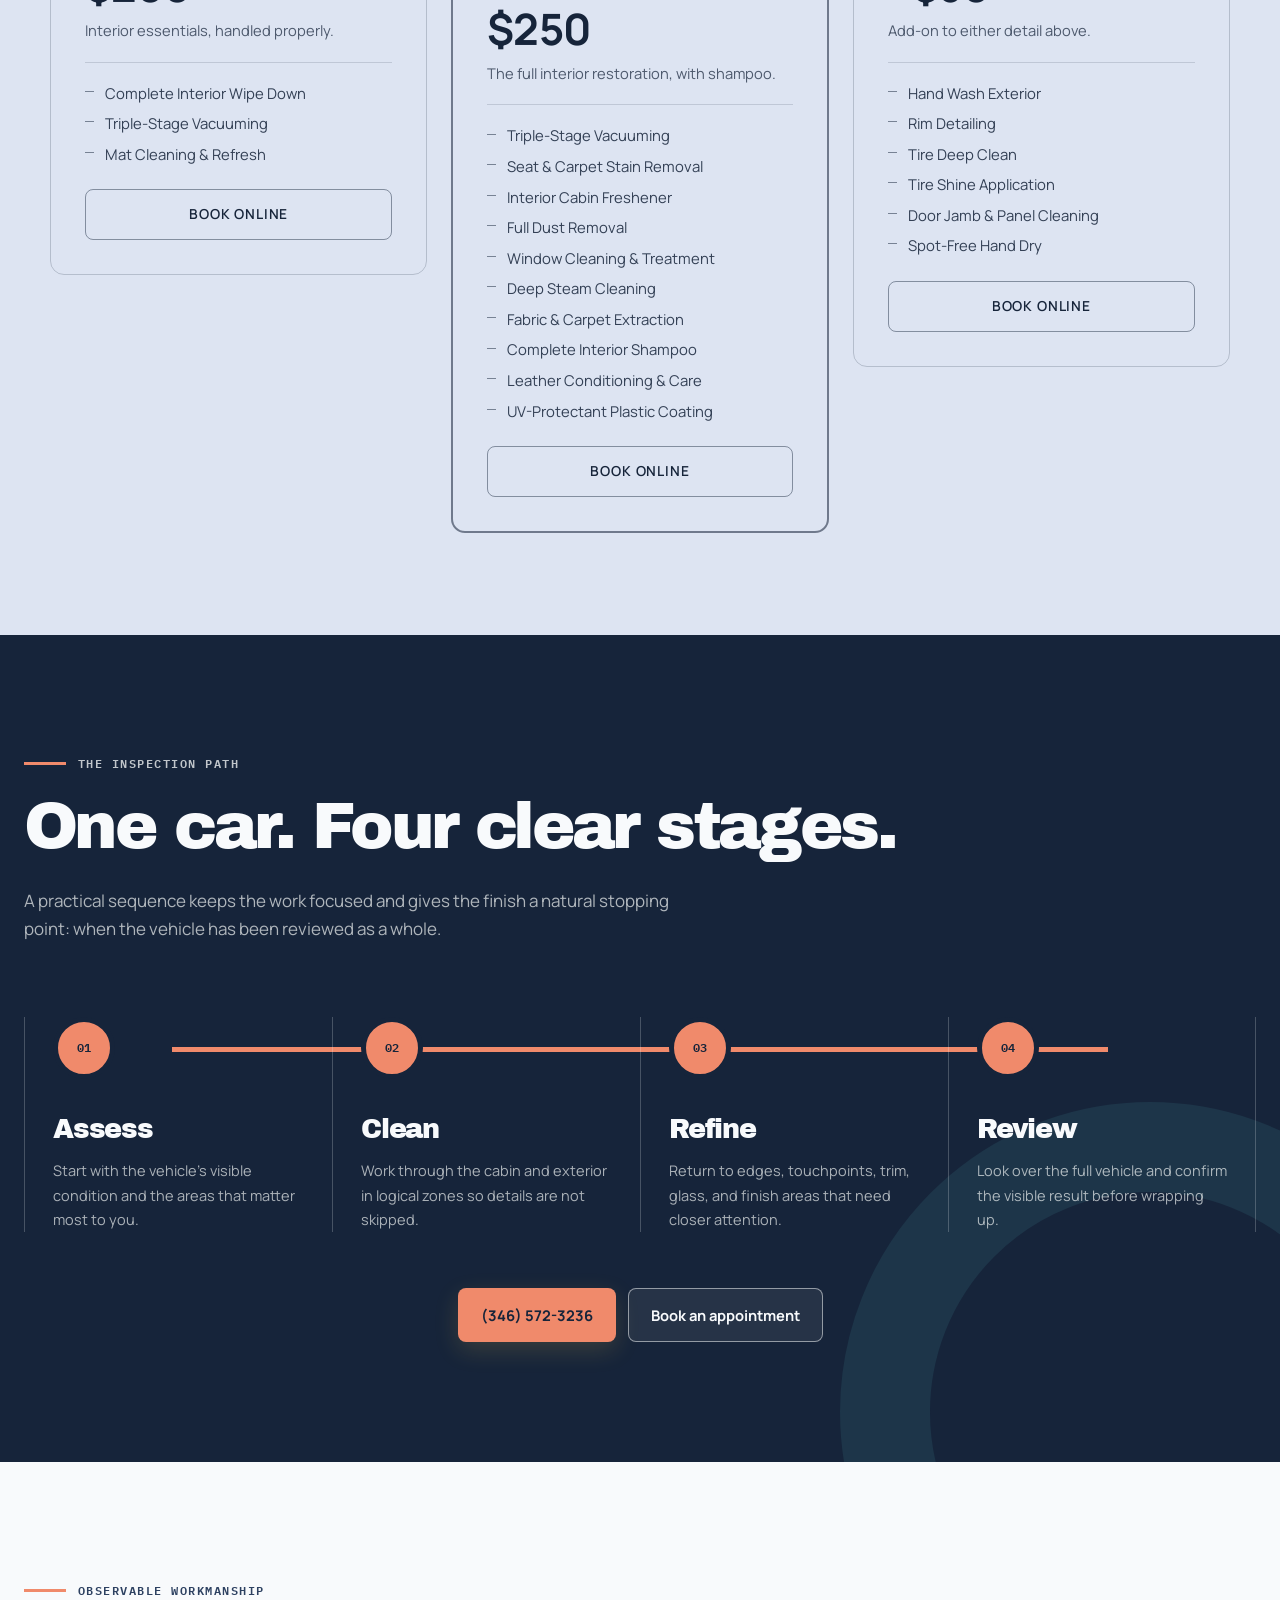
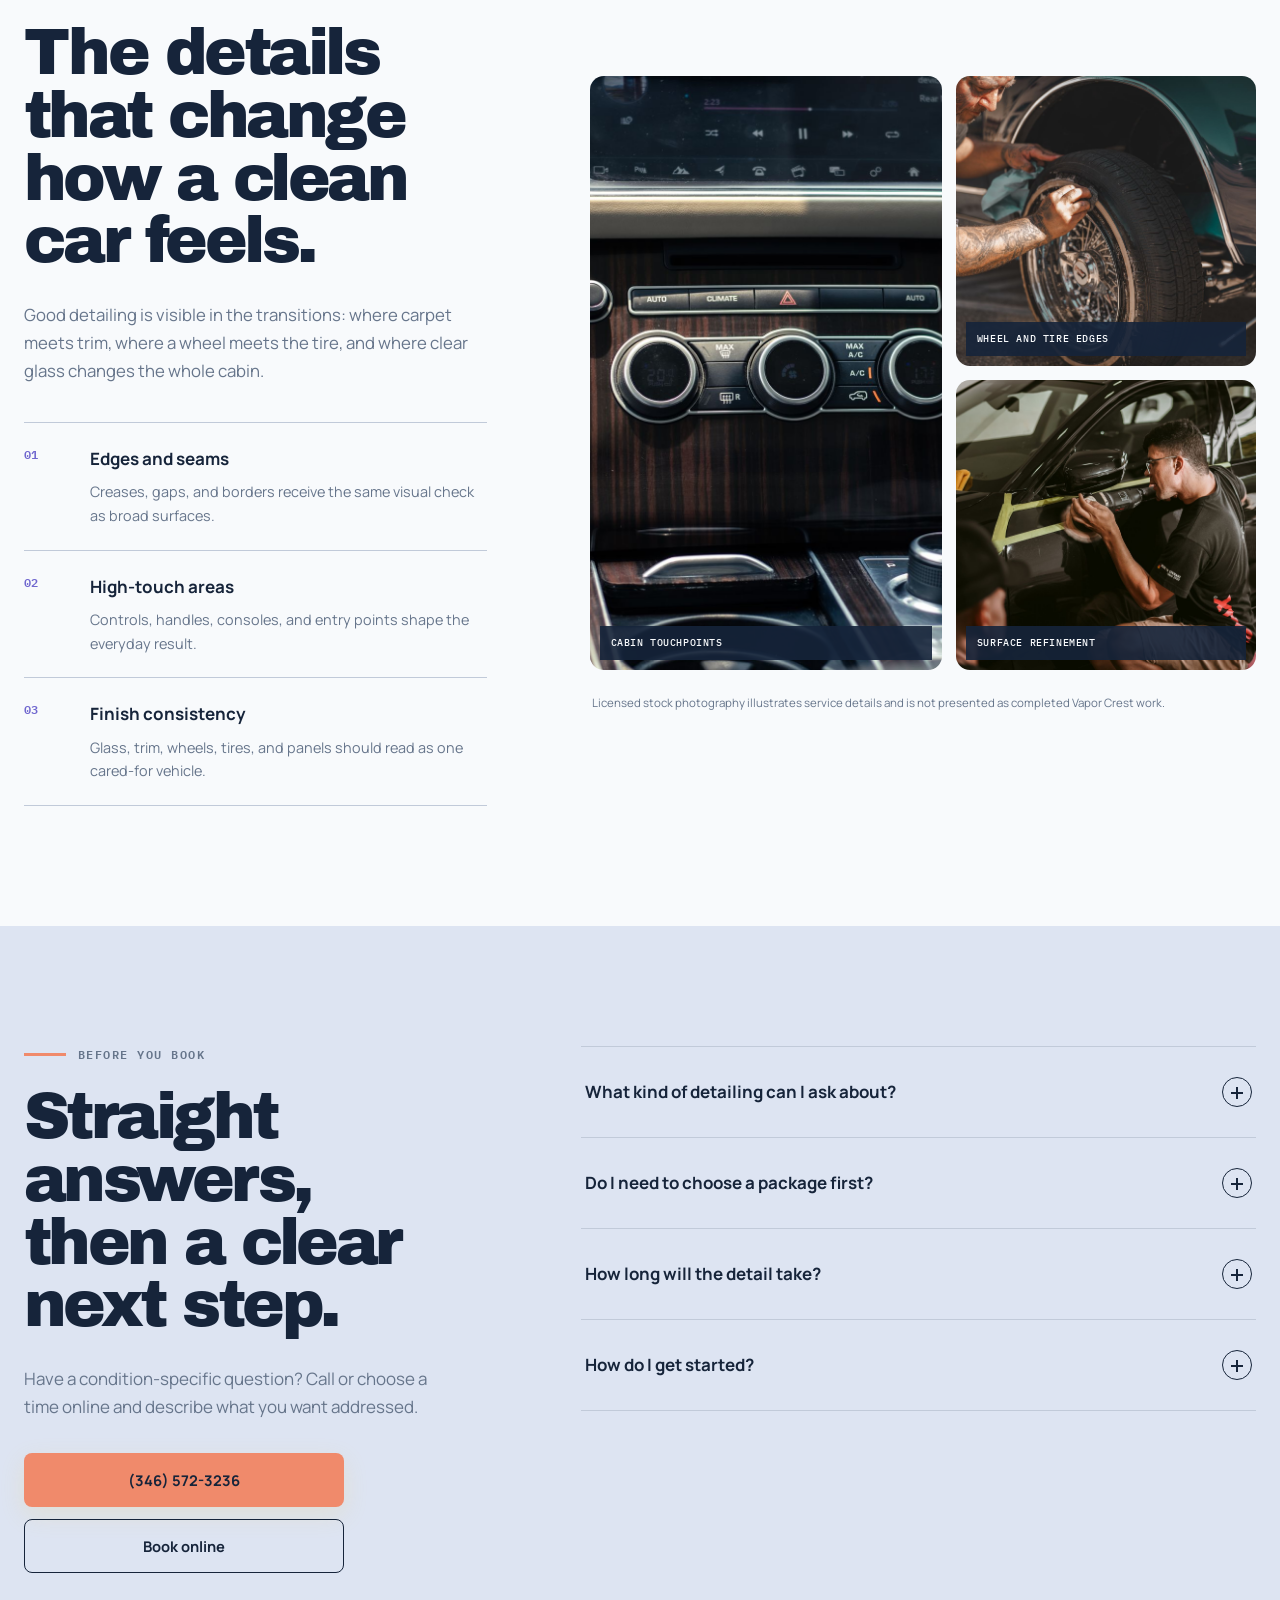
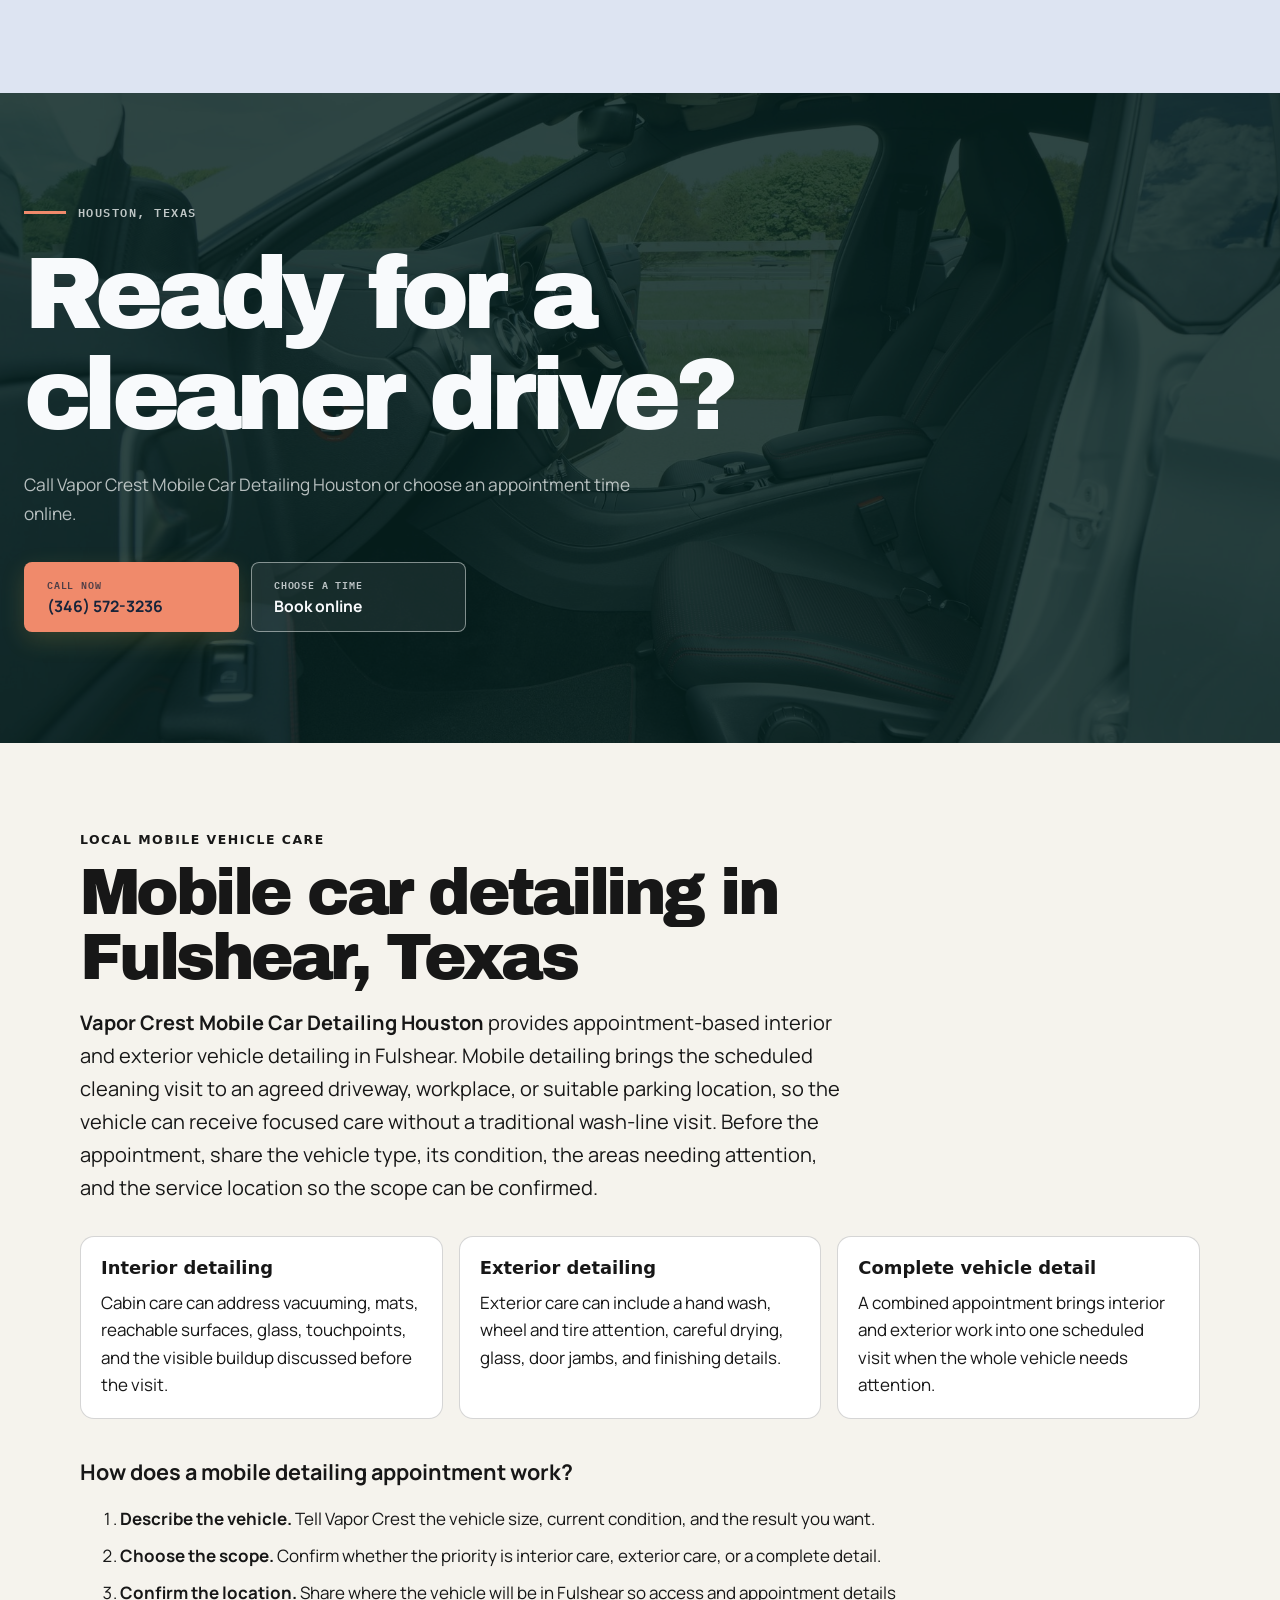
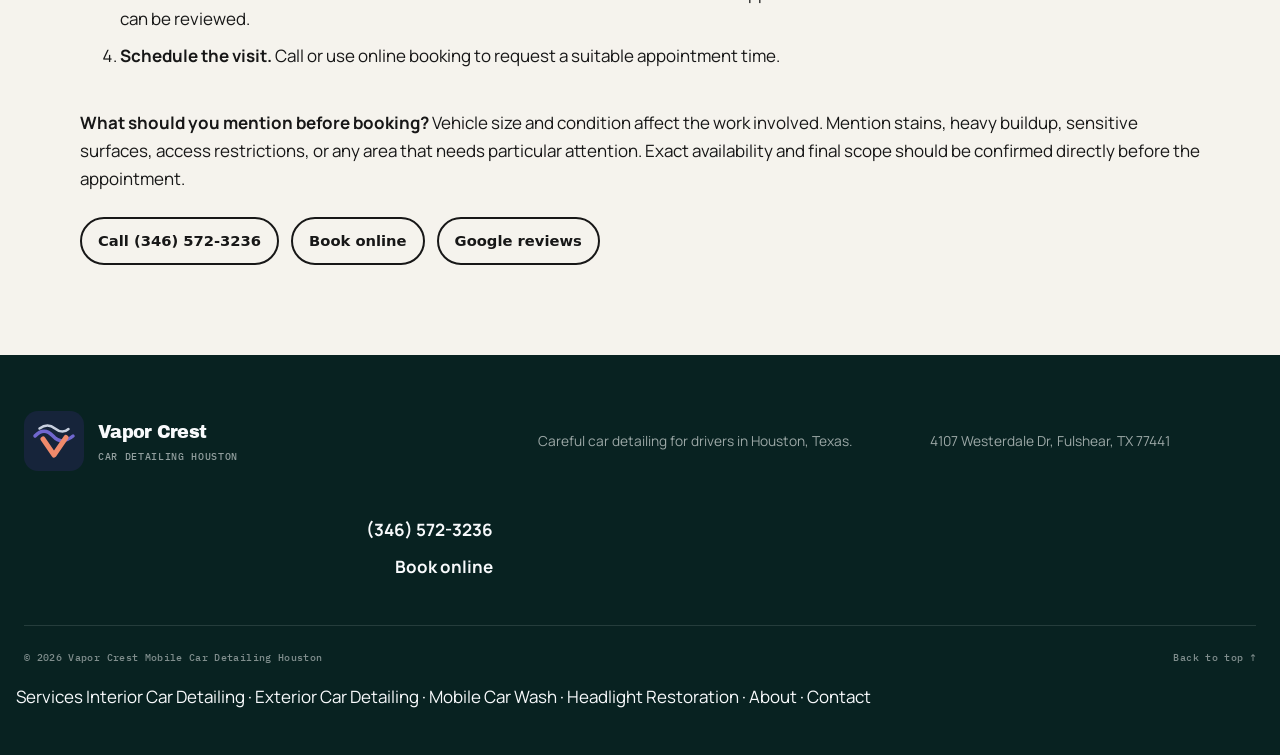
==== commit a49b1761: "Sync live site and add Cloudflare Workers deploy config Co-Authored-By: Claude Opus 5.5 <noreply@ant" ====
--- a/index.html
+++ b/index.html
@@ -5,7 +5,7 @@
     <meta name="viewport" content="width=device-width, initial-scale=1">
     <title>Mobile Car Detailing in Fulshear, TX | Vapor Crest</title>
     <meta name="theme-color" content="#24152b">
-    <link rel="canonical" href="https://vaporcrest.shop/">
+    <link rel="canonical" href="https://fulshearcardetailing.shop/">
     <link rel="icon" href="assets/favicon.svg" type="image/svg+xml">
     <link rel="preload" href="assets/fonts/archivo-black.ttf" as="font" type="font/ttf" crossorigin>
     <link rel="preload" href="assets/hero-foam-car.jpg" as="image">
@@ -15,7 +15,7 @@
   "@context": "https://schema.org",
   "@type": "AutomotiveBusiness",
   "name": "Vapor Crest Mobile Car Detailing Houston",
-  "url": "https://vaporcrest.shop/",
+  "url": "https://fulshearcardetailing.shop/",
   "telephone": "+1 346-572-3236",
   "address": {
     "@type": "PostalAddress",
@@ -79,13 +79,13 @@
       }
     }
   ],
-  "@id": "https://vaporcrest.shop/#business",
+  "@id": "https://fulshearcardetailing.shop/#business",
   "geo": {
     "@type": "GeoCoordinates",
     "latitude": 29.66011923674,
     "longitude": -95.936088434336
   },
-  "image": "https://vaporcrest.shop/assets/hero-foam-car.jpg",
+  "image": "https://fulshearcardetailing.shop/assets/hero-foam-car.jpg",
   "sameAs": [
     "https://g.page/r/CbskpBU1GV57EBM/review"
   ],
@@ -106,9 +106,9 @@
   <meta property="og:site_name" content="Vapor Crest">
   <meta property="og:title" content="Mobile Car Detailing in Fulshear, TX | Vapor Crest">
   <meta property="og:description" content="Mobile car detailing in Fulshear, TX from Vapor Crest, with interior cleaning, exterior hand washing, and complete details. Call or book online.">
-  <meta property="og:url" content="https://vaporcrest.shop/">
-  <meta property="og:image" content="https://vaporcrest.shop/assets/hero-foam-car.jpg">
-  <meta name="twitter:image" content="https://vaporcrest.shop/assets/hero-foam-car.jpg">
+  <meta property="og:url" content="https://fulshearcardetailing.shop/">
+  <meta property="og:image" content="https://fulshearcardetailing.shop/assets/hero-foam-car.jpg">
+  <meta name="twitter:image" content="https://fulshearcardetailing.shop/assets/hero-foam-car.jpg">
   <meta name="twitter:card" content="summary_large_image">
   <meta name="twitter:title" content="Mobile Car Detailing in Fulshear, TX | Vapor Crest">
   <meta name="twitter:description" content="Mobile car detailing in Fulshear, TX from Vapor Crest, with interior cleaning, exterior hand washing, and complete details. Call or book online.">
@@ -136,21 +136,21 @@
   "@graph": [
     {
       "@type": "WebSite",
-      "@id": "https://vaporcrest.shop/#website",
-      "url": "https://vaporcrest.shop/",
+      "@id": "https://fulshearcardetailing.shop/#website",
+      "url": "https://fulshearcardetailing.shop/",
       "name": "Vapor Crest Mobile Car Detailing Houston",
       "inLanguage": "en-US",
       "publisher": {
-        "@id": "https://vaporcrest.shop/#business"
+        "@id": "https://fulshearcardetailing.shop/#business"
       }
     },
     {
       "@type": "Service",
-      "@id": "https://vaporcrest.shop/#mobile-car-detailing",
+      "@id": "https://fulshearcardetailing.shop/#mobile-car-detailing",
       "name": "Mobile Car Detailing in Fulshear, Texas",
       "serviceType": "Mobile car detailing",
       "provider": {
-        "@id": "https://vaporcrest.shop/#business"
+        "@id": "https://fulshearcardetailing.shop/#business"
       },
       "areaServed": {
         "@type": "City",
@@ -160,7 +160,7 @@
           "name": "Texas"
         }
       },
-      "url": "https://vaporcrest.shop/#services"
+      "url": "https://fulshearcardetailing.shop/#services"
     }
   ]
 }
@@ -516,6 +516,7 @@
           <div><strong>Vapor Crest</strong><span>Car Detailing Houston</span></div>
         </div>
         <p>Careful car detailing for drivers in Houston, Texas.</p>
+        <p class="footer-address">4107 Westerdale Dr, Fulshear, TX 77441</p>
         <div class="footer-actions">
           <a href="tel:+13465723236">(346) 572-3236</a>
           <a href="https://cal.com/sumitdatta/auto-detail-service">Book online</a>
@@ -525,7 +526,7 @@
         <span>© <span data-year>2026</span> Vapor Crest Mobile Car Detailing Houston</span>
         <a href="#top">Back to top ↑</a>
       </div>
-    <!-- SEO-NEXT-NAV:START --><nav class="seo-next-footer-nav" aria-label="Expanded footer navigation"><a href="/services/">Services</a> · <a href="/about/">About</a> · <a href="/contact/">Contact</a></nav><!-- SEO-NEXT-NAV:END --></footer>
+    <!-- SEO-NEXT-NAV:START --><nav class="seo-next-footer-nav" aria-label="Expanded footer navigation"><a href="/services/">Services</a> <!-- SEO-FOOTER-SERVICES:START --><a href="/services/interior-car-detailing/">Interior Car Detailing</a> · <a href="/services/exterior-car-detailing/">Exterior Car Detailing</a> · <a href="/services/mobile-car-wash/">Mobile Car Wash</a> · <a href="/services/headlight-restoration/">Headlight Restoration</a><!-- SEO-FOOTER-SERVICES:END --> · <a href="/about/">About</a> · <a href="/contact/">Contact</a></nav><!-- SEO-NEXT-NAV:END --></footer>
 
     <div class="mobile-sticky" aria-label="Contact options">
       <a class="sticky-call" href="tel:+13465723236"><span>Call</span><strong>(346) 572-3236</strong></a>
--- a/styles.css
+++ b/styles.css
@@ -1360,6 +1360,10 @@
   .footer-grid > p {
     display: none;
   }
+
+  .footer-grid > p.footer-address {
+    display: block;
+  }
 }
 
 @media (max-width: 700px) {
